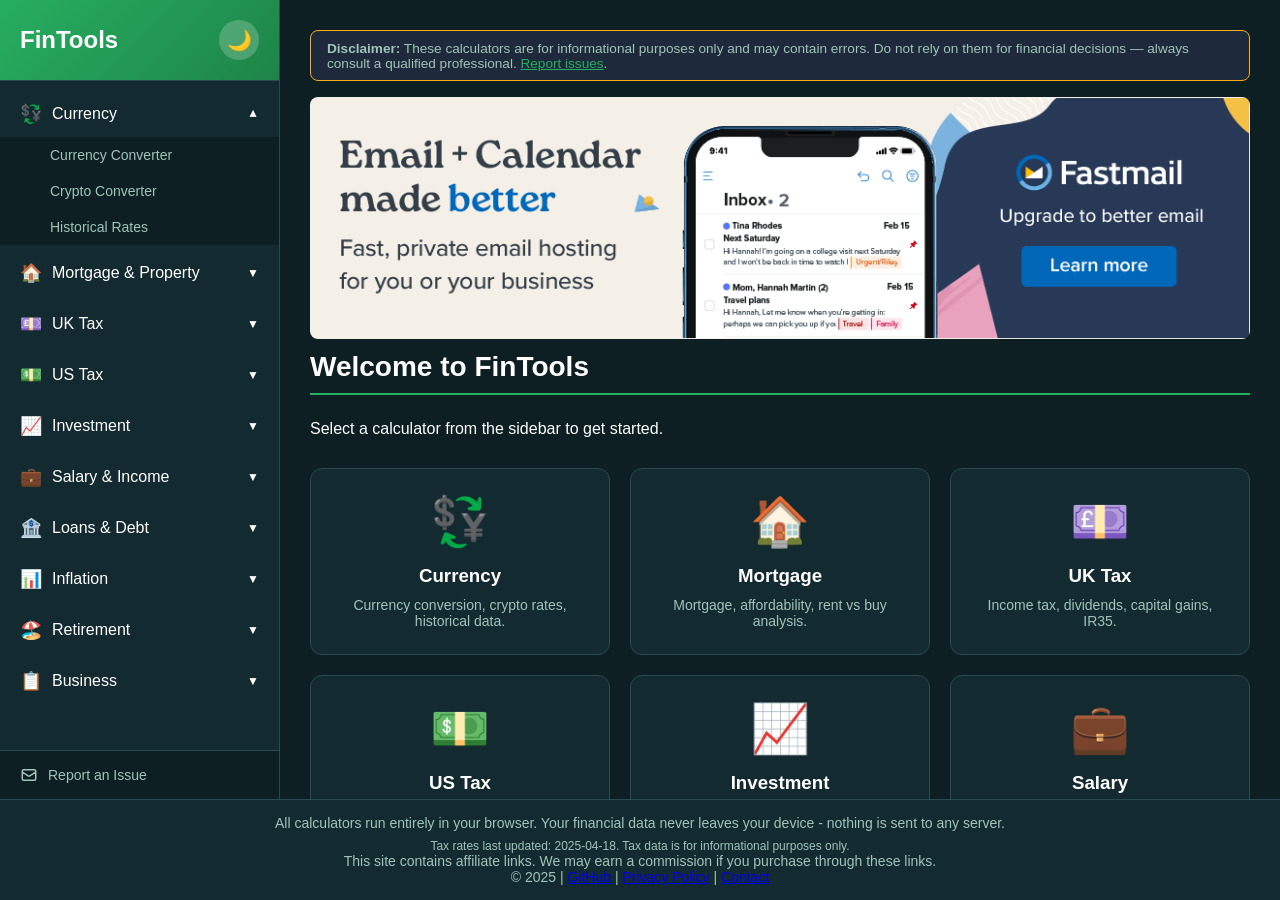
==== index.html @ 7d254ced "Replace Fastmail topbar with official FM Billboard 970x250 banner image" ====
<!DOCTYPE html>
<html lang="en">
<head>
    <meta charset="UTF-8">
    <meta name="viewport" content="width=device-width, initial-scale=1.0">
    <title>FinTools - Free Online Financial Calculators | Currency, Mortgage, Tax & More</title>
    
    <meta name="description" content="Free online financial calculators: Currency converter, mortgage calculator, UK & US tax calculators, compound interest, salary converter, loan payoff & more. All client-side, fast & private.">
    <meta name="keywords" content="currency converter, mortgage calculator, tax calculator, uk tax, us tax, compound interest, salary calculator, loan calculator, inflation calculator, retirement calculator, investment calculator">
    <meta name="author" content="Scott Harrison">
    <meta name="robots" content="index, follow">
    <link rel="canonical" href="https://scottrix.github.io/fintools/">
    
    <meta property="og:title" content="FinTools - Free Online Financial Calculators">
    <meta property="og:description" content="Free financial calculators: Currency, mortgage, tax, compound interest, salary & more. All client-side, fast & private.">
    <meta property="og:type" content="website">
    <meta property="og:url" content="https://scottrix.github.io/fintools/">
    <meta property="og:site_name" content="FinTools">
    
    <meta name="twitter:card" content="summary_large_image">
    <meta name="twitter:title" content="FinTools - Free Online Financial Calculators">
    <meta name="twitter:description" content="Free financial calculators: Currency, mortgage, tax, compound interest & more.">
    
    <link rel="stylesheet" href="styles.css">
    
    <script type="application/ld+json">
    {
        "@context": "https://schema.org",
        "@type": "WebApplication",
        "name": "FinTools",
        "description": "Free online financial calculators: Currency converter, mortgage calculator, tax calculators, compound interest, and more.",
        "url": "https://scottrix.github.io/fintools/",
        "applicationCategory": "FinanceApplication",
        "operatingSystem": "Any",
        "offers": {
            "@type": "Offer",
            "price": "0",
            "priceCurrency": "USD"
        },
        "featureList": [
            "Currency Converter",
            "Mortgage Calculator",
            "UK Tax Calculator",
            "US Tax Calculator",
            "Compound Interest Calculator",
            "Salary Calculator",
            "Loan Calculator",
            "Inflation Calculator"
        ]
    }
    </script>
    <script async src="https://pagead2.googlesyndication.com/pagead/js/adsbygoogle.js?client=ca-pub-5741314833802600" crossorigin="anonymous"></script>
</head>
<body>
    <button class="mobile-menu-btn" onclick="toggleMobileMenu()" aria-label="Toggle menu">☰</button>
    <div class="app-layout">
    <div class="sidebar-overlay" onclick="toggleMobileMenu()"></div>
    
    <nav class="sidebar">
        <div class="logo">
            <h1>FinTools</h1>
            <button class="theme-toggle" onclick="toggleTheme()" title="Toggle theme">
                <span id="theme-icon">🌙</span>
            </button>
        </div>
        <ul class="nav-categories">
            <li class="category">
                <span class="category-header" onclick="toggleCategory(this)">
                    <span class="icon">💱</span> Currency
                    <span class="arrow">▼</span>
                </span>
                <ul class="nav-items">
                    <li><a href="#" data-tool="currency-converter">Currency Converter</a></li>
                    <li><a href="#" data-tool="crypto-converter">Crypto Converter</a></li>
                    <li><a href="#" data-tool="historical-rates">Historical Rates</a></li>
                </ul>
            </li>
            <li class="category">
                <span class="category-header" onclick="toggleCategory(this)">
                    <span class="icon">🏠</span> Mortgage & Property
                    <span class="arrow">▼</span>
                </span>
                <ul class="nav-items">
                    <li><a href="#" data-tool="mortgage-calculator">Mortgage Calculator</a></li>
                    <li><a href="#" data-tool="rent-vs-buy">Rent vs Buy</a></li>
                    <li><a href="#" data-tool="stamp-duty">Stamp Duty (UK)</a></li>
                    <li><a href="#" data-tool="affordability">Affordability Calculator</a></li>
                </ul>
            </li>
            <li class="category">
                <span class="category-header" onclick="toggleCategory(this)">
                    <span class="icon">💷</span> UK Tax
                    <span class="arrow">▼</span>
                </span>
                <ul class="nav-items">
                    <li><a href="#" data-tool="uk-income-tax">Income Tax Calculator</a></li>
                    <li><a href="#" data-tool="uk-self-employed">Self-Employed Tax</a></li>
                    <li><a href="#" data-tool="uk-dividend">Dividend Tax</a></li>
                    <li><a href="#" data-tool="uk-capital-gains">Capital Gains Tax</a></li>
                    <li><a href="#" data-tool="ir35">IR35 Calculator</a></li>
                    <li><a href="#" data-tool="uk-vat">VAT Calculator</a></li>
                </ul>
            </li>
            <li class="category">
                <span class="category-header" onclick="toggleCategory(this)">
                    <span class="icon">💵</span> US Tax
                    <span class="arrow">▼</span>
                </span>
                <ul class="nav-items">
                    <li><a href="#" data-tool="us-income-tax">Income Tax Calculator</a></li>
                    <li><a href="#" data-tool="us-self-employed">Self-Employment Tax</a></li>
                    <li><a href="#" data-tool="us-capital-gains">Capital Gains Tax</a></li>
                    <li><a href="#" data-tool="us-state-compare">State Tax Comparison</a></li>
                </ul>
            </li>
            <li class="category">
                <span class="category-header" onclick="toggleCategory(this)">
                    <span class="icon">📈</span> Investment
                    <span class="arrow">▼</span>
                </span>
                <ul class="nav-items">
                    <li><a href="#" data-tool="compound-interest">Compound Interest</a></li>
                    <li><a href="#" data-tool="fire-calculator">FIRE Calculator</a></li>
                    <li><a href="#" data-tool="investment-fees">Investment Fee Analyzer</a></li>
                    <li><a href="#" data-tool="dividend-reinvestment">Dividend Reinvestment</a></li>
                    <li><a href="#" data-tool="roi-calculator">ROI Calculator</a></li>
                </ul>
            </li>
            <li class="category">
                <span class="category-header" onclick="toggleCategory(this)">
                    <span class="icon">💼</span> Salary & Income
                    <span class="arrow">▼</span>
                </span>
                <ul class="nav-items">
                    <li><a href="#" data-tool="salary-converter">Salary Converter</a></li>
                    <li><a href="#" data-tool="hourly-salary">Hourly ↔ Salary</a></li>
                    <li><a href="#" data-tool="remote-salary">Remote Salary Adjuster</a></li>
                    <li><a href="#" data-tool="paycheck">Paycheck Calculator</a></li>
                    <li><a href="#" data-tool="contractor-rate">Contractor Rate</a></li>
                </ul>
            </li>
            <li class="category">
                <span class="category-header" onclick="toggleCategory(this)">
                    <span class="icon">🏦</span> Loans & Debt
                    <span class="arrow">▼</span>
                </span>
                <ul class="nav-items">
                    <li><a href="#" data-tool="loan-calculator">Loan Calculator</a></li>
                    <li><a href="#" data-tool="debt-payoff">Debt Payoff Strategy</a></li>
                    <li><a href="#" data-tool="dti-calculator">Debt-to-Income Ratio</a></li>
                    <li><a href="#" data-tool="bnpl">BNPL Comparison</a></li>
                    <li><a href="#" data-tool="apr-calculator">APR Calculator</a></li>
                </ul>
            </li>
            <li class="category">
                <span class="category-header" onclick="toggleCategory(this)">
                    <span class="icon">📊</span> Inflation
                    <span class="arrow">▼</span>
                </span>
                <ul class="nav-items">
                    <li><a href="#" data-tool="inflation-calculator">Inflation Calculator</a></li>
                    <li><a href="#" data-tool="personal-inflation">Personal Inflation Rate</a></li>
                    <li><a href="#" data-tool="purchasing-power">Purchasing Power</a></li>
                </ul>
            </li>
            <li class="category">
                <span class="category-header" onclick="toggleCategory(this)">
                    <span class="icon">🏖️</span> Retirement
                    <span class="arrow">▼</span>
                </span>
                <ul class="nav-items">
                    <li><a href="#" data-tool="retirement-calculator">Retirement Calculator</a></li>
                    <li><a href="#" data-tool="pension-calculator">Pension Calculator (UK)</a></li>
                    <li><a href="#" data-tool="401k-calculator">401k Calculator</a></li>
                    <li><a href="#" data-tool="social-security">Social Security Estimator</a></li>
                </ul>
            </li>
            <li class="category">
                <span class="category-header" onclick="toggleCategory(this)">
                    <span class="icon">📋</span> Business
                    <span class="arrow">▼</span>
                </span>
                <ul class="nav-items">
                    <li><a href="#" data-tool="break-even">Break-Even Calculator</a></li>
                    <li><a href="#" data-tool="profit-margin">Profit Margin</a></li>
                    <li><a href="#" data-tool="cash-flow">Cash Flow Projector</a></li>
                    <li><a href="#" data-tool="invoice-calculator">Invoice Calculator</a></li>
                </ul>
            </li>
        </ul>
        <div class="sidebar-footer">
            <a href="mailto:fintools@scott.scottrix.co.uk" class="contact-link">
                <svg xmlns="http://www.w3.org/2000/svg" fill="none" viewBox="0 0 24 24" stroke="currentColor">
                    <path stroke-linecap="round" stroke-linejoin="round" stroke-width="2" d="M3 8l7.89 5.26a2 2 0 002.22 0L21 8M5 19h14a2 2 0 002-2V7a2 2 0 00-2-2H5a2 2 0 00-2 2v10a2 2 0 002 2z" />
                </svg>
                Report an Issue
            </a>
        </div>
    </nav>

<main class="content">
<div class="disclaimer-banner"><strong>Disclaimer:</strong> These calculators are for informational purposes only and may contain errors. Do not rely on them for financial decisions — always consult a qualified professional. <a href="mailto:fintools@scott.scottrix.co.uk">Report issues</a>.</div>
<a class="fastmail-topbar" href="https://join.fastmail.com/0d63b2d52105" target="_blank" rel="noopener"><img src="FM Billboard 970x250.png" alt="Fastmail" loading="lazy"></a>
<div id="welcome" class="tool-panel active">
            <h2>Welcome to FinTools</h2>
            <p class="welcome-msg-desktop">Select a calculator from the sidebar to get started.</p>
            <p class="welcome-msg-mobile">Tap the menu button (☰) or a category below to get started.</p>
            <div class="feature-grid">
                <div class="feature-card" onclick="scrollToCategory(0)">
                    <span class="feature-icon">💱</span>
                    <h3>Currency</h3>
                    <p>Currency conversion, crypto rates, historical data.</p>
                </div>
                <div class="feature-card" onclick="scrollToCategory(1)">
                    <span class="feature-icon">🏠</span>
                    <h3>Mortgage</h3>
                    <p>Mortgage, affordability, rent vs buy analysis.</p>
                </div>
                <div class="feature-card" onclick="scrollToCategory(2)">
                    <span class="feature-icon">💷</span>
                    <h3>UK Tax</h3>
                    <p>Income tax, dividends, capital gains, IR35.</p>
                </div>
                <div class="feature-card" onclick="scrollToCategory(3)">
                    <span class="feature-icon">💵</span>
                    <h3>US Tax</h3>
                    <p>Federal, state, self-employment, capital gains.</p>
                </div>
                <div class="feature-card" onclick="scrollToCategory(4)">
                    <span class="feature-icon">📈</span>
                    <h3>Investment</h3>
                    <p>Compound interest, FIRE, ROI calculations.</p>
                </div>
                <div class="feature-card" onclick="scrollToCategory(5)">
                    <span class="feature-icon">💼</span>
                    <h3>Salary</h3>
                    <p>Take-home pay, hourly conversions, adjustments.</p>
                </div>
                <div class="feature-card" onclick="scrollToCategory(6)">
                    <span class="feature-icon">🏦</span>
                    <h3>Loans</h3>
                    <p>Loan payoff, debt strategies, APR.</p>
                </div>
                <div class="feature-card" onclick="scrollToCategory(7)">
                    <span class="feature-icon">📊</span>
                    <h3>Inflation</h3>
                    <p>Personal inflation, purchasing power analysis.</p>
                </div>
                <div class="feature-card" onclick="scrollToCategory(8)">
                    <span class="feature-icon">🏖️</span>
                    <h3>Retirement</h3>
                    <p>Retirement planning, pensions, 401k.</p>
                </div>
                <div class="feature-card" onclick="scrollToCategory(9)">
                    <span class="feature-icon">📋</span>
                    <h3>Business</h3>
                    <p>Break-even, profit margins, cash flow.</p>
                </div>
  </div>
  <div class="affiliate-section">
    <h3>Recommended</h3>
    <div class="affiliate-cards">
      <a data-amazon-search="personal finance money books" href="#" class="affiliate-card" target="_blank" rel="nofollow noopener">
        <div class="affiliate-card-title">Browse Personal Finance Money Books →</div>
        <div class="affiliate-card-desc">Browse personal finance money books on Amazon</div>
        <div class="affiliate-card-store">🛒 Amazon.<span class="affiliate-store-hint">com</span></div>
      
        <div class="affiliate-card-urgency">Take control of your finances</div>
      </a>
      <a data-amazon-search="personal finance investing books" href="#" class="affiliate-card" target="_blank" rel="nofollow noopener">
        <div class="affiliate-card-title">Find Personal Finance Investing Books →</div>
        <div class="affiliate-card-desc">Browse personal finance investing books on Amazon</div>
        <div class="affiliate-card-store">🛒 Amazon.<span class="affiliate-store-hint">com</span></div>
      
        <div class="affiliate-card-urgency">Take control of your finances</div>
      </a>
      <a href="https://join.fastmail.com/0d63b2d52105" class="affiliate-card" target="_blank" rel="nofollow noopener">
        <div class="affiliate-card-title">Fastmail — Private Email</div>
        <div class="affiliate-card-desc">Secure, ad-free email that respects your privacy</div>
        <div class="affiliate-card-store">fastmail.com</div>
      </a>
    </div>
    <div class="affiliate-disclaimer">We may earn a commission if you purchase through these links.</div>
  </div>
</div>

<!-- Currency Converter -->
        <div id="currency-converter" class="tool-panel">
            <h2>Currency Converter</h2>
            <div class="tool-container">
                <div class="converter-row">
                    <div class="currency-input">
                        <input type="number" id="currency-amount" placeholder="Enter amount" value="1">
                        <select id="currency-from">
                            <option value="USD">USD - US Dollar</option>
                            <option value="EUR">EUR - Euro</option>
                            <option value="GBP" selected>GBP - British Pound</option>
                            <option value="JPY">JPY - Japanese Yen</option>
                            <option value="AUD">AUD - Australian Dollar</option>
                            <option value="CAD">CAD - Canadian Dollar</option>
                            <option value="CHF">CHF - Swiss Franc</option>
                            <option value="CNY">CNY - Chinese Yuan</option>
                            <option value="INR">INR - Indian Rupee</option>
                            <option value="MXN">MXN - Mexican Peso</option>
                            <option value="NZD">NZD - New Zealand Dollar</option>
                            <option value="SGD">SGD - Singapore Dollar</option>
                            <option value="HKD">HKD - Hong Kong Dollar</option>
                            <option value="KRW">KRW - South Korean Won</option>
                            <option value="ZAR">ZAR - South African Rand</option>
                        </select>
                    </div>
                    <button onclick="swapCurrencies()" class="swap-btn" title="Swap currencies">⇄</button>
                    <div class="currency-input">
                        <input type="number" id="currency-result" readonly>
                        <select id="currency-to">
                            <option value="USD" selected>USD - US Dollar</option>
                            <option value="EUR">EUR - Euro</option>
                            <option value="GBP">GBP - British Pound</option>
                            <option value="JPY">JPY - Japanese Yen</option>
                            <option value="AUD">AUD - Australian Dollar</option>
                            <option value="CAD">CAD - Canadian Dollar</option>
                            <option value="CHF">CHF - Swiss Franc</option>
                            <option value="CNY">CNY - Chinese Yuan</option>
                            <option value="INR">INR - Indian Rupee</option>
                            <option value="MXN">MXN - Mexican Peso</option>
                            <option value="NZD">NZD - New Zealand Dollar</option>
                            <option value="SGD">SGD - Singapore Dollar</option>
                            <option value="HKD">HKD - Hong Kong Dollar</option>
                            <option value="KRW">KRW - South Korean Won</option>
                            <option value="ZAR">ZAR - South African Rand</option>
                        </select>
                    </div>
                </div>
                <div class="button-group">
                    <button onclick="convertCurrency()">Convert</button>
                </div>
<div class="rate-info" id="crypto-rate-info"></div>
            </div>

  <div class="affiliate-section">
    <h3>Recommended</h3>
    <div class="affiliate-cards">
      <a data-amazon-search="personal finance money books" href="#" class="affiliate-card" target="_blank" rel="nofollow noopener">
        <div class="affiliate-card-title">Browse Personal Finance Money Books →</div>
        <div class="affiliate-card-desc">Browse personal finance money books on Amazon</div>
        <div class="affiliate-card-store">🛒 Amazon.<span class="affiliate-store-hint">com</span></div>
      
        <div class="affiliate-card-urgency">Take control of your finances</div>
      </a>
      <a href="https://join.fastmail.com/0d63b2d52105" class="affiliate-card" target="_blank" rel="nofollow noopener">
        <div class="affiliate-card-title">Fastmail — Private Email</div>
        <div class="affiliate-card-desc">Secure, ad-free email that respects your privacy</div>
        <div class="affiliate-card-store">fastmail.com</div>
      </a>
    </div>
    <div class="affiliate-disclaimer">We may earn a commission if you purchase through these links.</div>
  </div>
        </div>

        <!-- Mortgage Calculator -->
        <div id="mortgage-calculator" class="tool-panel">
            <h2>Mortgage Calculator</h2>
            <div class="tool-container">
                <div class="input-grid">
                    <div class="input-group">
                        <label>Property Price:</label>
                        <input type="number" id="mortgage-price" placeholder="e.g. 300000" value="300000">
                    </div>
                    <div class="input-group">
                        <label>Deposit:</label>
                        <input type="number" id="mortgage-deposit" placeholder="e.g. 60000" value="60000">
                    </div>
                    <div class="input-group">
                        <label>Interest Rate (%):</label>
                        <input type="number" id="mortgage-rate" placeholder="e.g. 5.5" value="5.5" step="0.01">
                    </div>
                    <div class="input-group">
                        <label>Loan Term (years):</label>
                        <input type="number" id="mortgage-term" placeholder="e.g. 25" value="25">
                    </div>
                </div>
                <div class="button-group">
                    <button onclick="calculateMortgage()">Calculate</button>
                </div>
                <div id="mortgage-results" class="results-panel"></div>
            </div>

  <div class="affiliate-section">
    <h3>Recommended</h3>
    <div class="affiliate-cards">
      <a data-amazon-search="personal finance investing books" href="#" class="affiliate-card" target="_blank" rel="nofollow noopener">
        <div class="affiliate-card-title">Find Personal Finance Investing Books →</div>
        <div class="affiliate-card-desc">Browse personal finance investing books on Amazon</div>
        <div class="affiliate-card-store">🛒 Amazon.<span class="affiliate-store-hint">com</span></div>
      
        <div class="affiliate-card-urgency">Take control of your finances</div>
      </a>
      <a href="https://join.fastmail.com/0d63b2d52105" class="affiliate-card" target="_blank" rel="nofollow noopener">
        <div class="affiliate-card-title">Fastmail — Private Email</div>
        <div class="affiliate-card-desc">Secure, ad-free email that respects your privacy</div>
        <div class="affiliate-card-store">fastmail.com</div>
      </a>
    </div>
    <div class="affiliate-disclaimer">We may earn a commission if you purchase through these links.</div>
  </div>
        </div>

        <!-- UK Income Tax Calculator -->
        <div id="uk-income-tax" class="tool-panel">
            <h2>UK Income Tax Calculator</h2>
            <div class="tool-container">
                <div class="tax-year-selector">
                    <label>Tax Year:</label>
<select id="uk-tax-year">
<option value="2025">2025/26</option>
<option value="2024">2024/25</option>
<option value="2023">2023/24</option>
</select>
                </div>
                <div class="input-grid">
                    <div class="input-group">
                        <label>Gross Annual Salary (£):</label>
                        <input type="number" id="uk-gross-salary" placeholder="e.g. 50000" value="50000">
                    </div>
                    <div class="input-group">
                        <label>Pension Contribution (%):</label>
                        <input type="number" id="uk-pension" placeholder="e.g. 5" value="5">
                    </div>
                    <div class="input-group">
                        <label>Student Loan:</label>
                        <select id="uk-student-loan">
                            <option value="none">None</option>
                            <option value="plan1">Plan 1</option>
                            <option value="plan2">Plan 2</option>
                            <option value="plan4">Plan 4 (Scotland)</option>
                            <option value="plan5">Plan 5</option>
                            <option value="postgrad">Postgraduate</option>
                        </select>
                    </div>
                </div>
                <div class="button-group">
                    <button onclick="calculateUKTax()">Calculate Take-Home Pay</button>
                </div>
                <div id="uk-tax-results" class="results-panel"></div>
            </div>

  <div class="affiliate-section">
    <h3>Recommended</h3>
    <div class="affiliate-cards">
      <a data-amazon-search="personal finance money books" href="#" class="affiliate-card" target="_blank" rel="nofollow noopener">
        <div class="affiliate-card-title">Browse Personal Finance Money Books →</div>
        <div class="affiliate-card-desc">Browse personal finance money books on Amazon</div>
        <div class="affiliate-card-store">🛒 Amazon.<span class="affiliate-store-hint">com</span></div>
      
        <div class="affiliate-card-urgency">Take control of your finances</div>
      </a>
      <a href="https://join.fastmail.com/0d63b2d52105" class="affiliate-card" target="_blank" rel="nofollow noopener">
        <div class="affiliate-card-title">Fastmail — Private Email</div>
        <div class="affiliate-card-desc">Secure, ad-free email that respects your privacy</div>
        <div class="affiliate-card-store">fastmail.com</div>
      </a>
    </div>
    <div class="affiliate-disclaimer">We may earn a commission if you purchase through these links.</div>
  </div>
        </div>

        <!-- Compound Interest Calculator -->
        <div id="compound-interest" class="tool-panel">
            <h2>Compound Interest Calculator</h2>
            <div class="tool-container">
                <div class="input-grid">
                    <div class="input-group">
                        <label>Principal Amount:</label>
                        <input type="number" id="ci-principal" placeholder="e.g. 10000" value="10000">
                    </div>
                    <div class="input-group">
                        <label>Annual Interest Rate (%):</label>
                        <input type="number" id="ci-rate" placeholder="e.g. 7" value="7" step="0.01">
                    </div>
                    <div class="input-group">
                        <label>Years:</label>
                        <input type="number" id="ci-years" placeholder="e.g. 10" value="10">
                    </div>
                    <div class="input-group">
                        <label>Compound Frequency:</label>
                        <select id="ci-frequency">
                            <option value="1">Annually</option>
                            <option value="2">Semi-annually</option>
                            <option value="4">Quarterly</option>
                            <option value="12" selected>Monthly</option>
                            <option value="365">Daily</option>
                        </select>
                    </div>
                    <div class="input-group">
                        <label>Monthly Contribution:</label>
                        <input type="number" id="ci-monthly" placeholder="e.g. 500" value="500">
                    </div>
                </div>
                <div class="button-group">
                    <button onclick="calculateCompoundInterest()">Calculate</button>
                </div>
                <div id="ci-results" class="results-panel"></div>
                <div id="ci-chart" class="chart-container"></div>
            </div>

  <div class="affiliate-section">
    <h3>Recommended</h3>
    <div class="affiliate-cards">
      <a data-amazon-search="personal finance money books" href="#" class="affiliate-card" target="_blank" rel="nofollow noopener">
        <div class="affiliate-card-title">Browse Personal Finance Money Books →</div>
        <div class="affiliate-card-desc">Browse personal finance money books on Amazon</div>
        <div class="affiliate-card-store">🛒 Amazon.<span class="affiliate-store-hint">com</span></div>
      
        <div class="affiliate-card-urgency">Take control of your finances</div>
      </a>
      <a href="https://join.fastmail.com/0d63b2d52105" class="affiliate-card" target="_blank" rel="nofollow noopener">
        <div class="affiliate-card-title">Fastmail — Private Email</div>
        <div class="affiliate-card-desc">Secure, ad-free email that respects your privacy</div>
        <div class="affiliate-card-store">fastmail.com</div>
      </a>
    </div>
    <div class="affiliate-disclaimer">We may earn a commission if you purchase through these links.</div>
  </div>
        </div>

        <!-- Salary Converter -->
        <div id="salary-converter" class="tool-panel">
            <h2>Salary Converter</h2>
            <div class="tool-container">
                <div class="input-grid">
                    <div class="input-group">
                        <label>Hours per Week:</label>
                        <input type="number" id="salary-hours" value="40">
                    </div>
                    <div class="input-group">
                        <label>Days per Week:</label>
                        <input type="number" id="salary-days" value="5">
                    </div>
                </div>
                <div class="salary-conversions">
                    <div class="conversion-row">
                        <label>Annual:</label>
                        <input type="number" id="salary-annual" placeholder="Annual salary" value="50000">
                    </div>
                    <div class="conversion-row">
                        <label>Monthly:</label>
                        <input type="number" id="salary-monthly" placeholder="Monthly" readonly>
                    </div>
                    <div class="conversion-row">
                        <label>Weekly:</label>
                        <input type="number" id="salary-weekly" placeholder="Weekly" readonly>
                    </div>
                    <div class="conversion-row">
                        <label>Daily:</label>
                        <input type="number" id="salary-daily" placeholder="Daily" readonly>
                    </div>
                    <div class="conversion-row">
                        <label>Hourly:</label>
                        <input type="number" id="salary-hourly" placeholder="Hourly" readonly>
                    </div>
                </div>
                <div class="button-group">
                    <button onclick="convertSalary('annual')">Convert from Annual</button>
                </div>
            </div>

  <div class="affiliate-section">
    <h3>Recommended</h3>
    <div class="affiliate-cards">
      <a data-amazon-search="personal finance investing books" href="#" class="affiliate-card" target="_blank" rel="nofollow noopener">
        <div class="affiliate-card-title">Find Personal Finance Investing Books →</div>
        <div class="affiliate-card-desc">Browse personal finance investing books on Amazon</div>
        <div class="affiliate-card-store">🛒 Amazon.<span class="affiliate-store-hint">com</span></div>
      
        <div class="affiliate-card-urgency">Take control of your finances</div>
      </a>
      <a href="https://join.fastmail.com/0d63b2d52105" class="affiliate-card" target="_blank" rel="nofollow noopener">
        <div class="affiliate-card-title">Fastmail — Private Email</div>
        <div class="affiliate-card-desc">Secure, ad-free email that respects your privacy</div>
        <div class="affiliate-card-store">fastmail.com</div>
      </a>
    </div>
    <div class="affiliate-disclaimer">We may earn a commission if you purchase through these links.</div>
  </div>
        </div>

        <!-- Inflation Calculator -->
        <div id="inflation-calculator" class="tool-panel">
            <h2>Inflation Calculator</h2>
            <div class="tool-container">
                <p class="tool-description">See how inflation affects the purchasing power of money over time.</p>
                <div class="input-grid">
                    <div class="input-group">
                        <label>Amount (£/$):</label>
                        <input type="number" id="inflation-amount" value="1000">
                    </div>
                    <div class="input-group">
                        <label>From Year:</label>
                        <input type="number" id="inflation-from-year" value="2010" min="1980" max="2024">
                    </div>
                    <div class="input-group">
                        <label>To Year:</label>
                        <input type="number" id="inflation-to-year" value="2024" min="1980" max="2024">
                    </div>
                    <div class="input-group">
                        <label>Country:</label>
                        <select id="inflation-country">
                            <option value="UK">United Kingdom</option>
                            <option value="US">United States</option>
                        </select>
                    </div>
                </div>
                <div class="button-group">
                    <button onclick="calculateInflation()">Calculate</button>
                </div>
                <div id="inflation-results" class="results-panel"></div>
            </div>

  <div class="affiliate-section">
    <h3>Recommended</h3>
    <div class="affiliate-cards">
      <a data-amazon-search="personal finance money books" href="#" class="affiliate-card" target="_blank" rel="nofollow noopener">
        <div class="affiliate-card-title">Browse Personal Finance Money Books →</div>
        <div class="affiliate-card-desc">Browse personal finance money books on Amazon</div>
        <div class="affiliate-card-store">🛒 Amazon.<span class="affiliate-store-hint">com</span></div>
      
        <div class="affiliate-card-urgency">Take control of your finances</div>
      </a>
      <a href="https://join.fastmail.com/0d63b2d52105" class="affiliate-card" target="_blank" rel="nofollow noopener">
        <div class="affiliate-card-title">Fastmail — Private Email</div>
        <div class="affiliate-card-desc">Secure, ad-free email that respects your privacy</div>
        <div class="affiliate-card-store">fastmail.com</div>
      </a>
    </div>
    <div class="affiliate-disclaimer">We may earn a commission if you purchase through these links.</div>
  </div>
        </div>

        <!-- Loan Calculator -->
        <div id="loan-calculator" class="tool-panel">
            <h2>Loan Calculator</h2>
            <div class="tool-container">
                <div class="input-grid">
                    <div class="input-group">
                        <label>Loan Amount:</label>
                        <input type="number" id="loan-amount" value="10000">
                    </div>
                    <div class="input-group">
                        <label>Interest Rate (% APR):</label>
                        <input type="number" id="loan-rate" value="8" step="0.01">
                    </div>
                    <div class="input-group">
                        <label>Loan Term (months):</label>
                        <input type="number" id="loan-term" value="36">
                    </div>
                </div>
                <div class="button-group">
                    <button onclick="calculateLoan()">Calculate</button>
                </div>
                <div id="loan-results" class="results-panel"></div>
            </div>

  <div class="affiliate-section">
    <h3>Recommended</h3>
    <div class="affiliate-cards">
      <a data-amazon-search="personal finance investing books" href="#" class="affiliate-card" target="_blank" rel="nofollow noopener">
        <div class="affiliate-card-title">Find Personal Finance Investing Books →</div>
        <div class="affiliate-card-desc">Browse personal finance investing books on Amazon</div>
        <div class="affiliate-card-store">🛒 Amazon.<span class="affiliate-store-hint">com</span></div>
      
        <div class="affiliate-card-urgency">Take control of your finances</div>
      </a>
      <a href="https://join.fastmail.com/0d63b2d52105" class="affiliate-card" target="_blank" rel="nofollow noopener">
        <div class="affiliate-card-title">Fastmail — Private Email</div>
        <div class="affiliate-card-desc">Secure, ad-free email that respects your privacy</div>
        <div class="affiliate-card-store">fastmail.com</div>
      </a>
    </div>
    <div class="affiliate-disclaimer">We may earn a commission if you purchase through these links.</div>
  </div>
        </div>

        <!-- Placeholder for other tools -->
<div id="crypto-converter" class="tool-panel">
<h2>Crypto Converter</h2>
<div class="tool-container">
<div class="converter-row">
<div class="currency-input">
<input type="number" id="crypto-amount" placeholder="Enter amount" value="1">
<select id="crypto-from">
<option value="BTC">BTC - Bitcoin</option>
<option value="ETH">ETH - Ethereum</option>
<option value="XRP">XRP - Ripple</option>
<option value="ADA">ADA - Cardano</option>
<option value="SOL">SOL - Solana</option>
<option value="USD" selected>USD - US Dollar</option>
<option value="EUR">EUR - Euro</option>
<option value="GBP">GBP - British Pound</option>
</select>
</div>
<button onclick="swapCurrencies()" class="swap-btn" title="Swap">⇄</button>
<div class="currency-input">
<input type="number" id="crypto-result" readonly>
<select id="crypto-to">
<option value="BTC">BTC - Bitcoin</option>
<option value="ETH">ETH - Ethereum</option>
<option value="XRP">XRP - Ripple</option>
<option value="ADA">ADA - Cardano</option>
<option value="SOL">SOL - Solana</option>
<option value="USD">USD - US Dollar</option>
<option value="EUR">EUR - Euro</option>
<option value="GBP" selected>GBP - British Pound</option>
</select>
</div>
</div>
<div class="button-group">
<button onclick="calculateCrypto()">Convert</button>
</div>
<div class="rate-info" id="rate-info"></div>
</div>

  <div class="affiliate-section">
    <h3>Recommended</h3>
    <div class="affiliate-cards">
      <a data-amazon-search="bitcoin cryptocurrency books" href="#" class="affiliate-card" target="_blank" rel="nofollow noopener">
        <div class="affiliate-card-title">Bitcoin Cryptocurrency Books</div>
        <div class="affiliate-card-desc">Browse bitcoin cryptocurrency books on Amazon</div>
        <div class="affiliate-card-store">🛒 Amazon.<span class="affiliate-store-hint">com</span></div>
      
        <div class="affiliate-card-urgency">Take control of your finances</div>
      </a>
      <a href="https://join.fastmail.com/0d63b2d52105" class="affiliate-card" target="_blank" rel="nofollow noopener">
        <div class="affiliate-card-title">Fastmail — Private Email</div>
        <div class="affiliate-card-desc">Secure, ad-free email that respects your privacy</div>
        <div class="affiliate-card-store">fastmail.com</div>
      </a>
    </div>
    <div class="affiliate-disclaimer">We may earn a commission if you purchase through these links.</div>
  </div>
</div>

<div id="historical-rates" class="tool-panel">
<h2>Historical Exchange Rates</h2>
<div class="tool-container">
<div class="input-grid">
<div class="input-group">
<label>Year:</label>
<select id="hist-year">
<option value="2024">2024</option>
<option value="2023">2023</option>
<option value="2022">2022</option>
<option value="2021">2021</option>
<option value="2020">2020</option>
<option value="2019">2019</option>
<option value="2018">2018</option>
<option value="2017">2017</option>
<option value="2016">2016</option>
<option value="2015">2015</option>
<option value="2010">2010</option>
<option value="2005">2005</option>
<option value="2000">2000</option>
<option value="1995">1995</option>
</select>
</div>
<div class="input-group">
<label>Amount:</label>
<input type="number" id="hist-amount" value="100">
</div>
<div class="input-group">
<label>From:</label>
<select id="hist-from">
<option value="GBP">GBP</option>
<option value="USD">USD</option>
<option value="EUR">EUR</option>
</select>
</div>
<div class="input-group">
<label>To:</label>
<select id="hist-to">
<option value="USD">USD</option>
<option value="GBP">GBP</option>
<option value="EUR">EUR</option>
</select>
</div>
</div>
<div class="button-group">
<button onclick="lookupHistoricalRate()">Look Up</button>
</div>
<div id="hist-results" class="results-panel"></div>
</div>

  <div class="affiliate-section">
    <h3>Recommended</h3>
    <div class="affiliate-cards">
      <a data-amazon-search="personal finance investing books" href="#" class="affiliate-card" target="_blank" rel="nofollow noopener">
        <div class="affiliate-card-title">Find Personal Finance Investing Books →</div>
        <div class="affiliate-card-desc">Browse personal finance investing books on Amazon</div>
        <div class="affiliate-card-store">🛒 Amazon.<span class="affiliate-store-hint">com</span></div>
      
        <div class="affiliate-card-urgency">Take control of your finances</div>
      </a>
      <a href="https://join.fastmail.com/0d63b2d52105" class="affiliate-card" target="_blank" rel="nofollow noopener">
        <div class="affiliate-card-title">Fastmail — Private Email</div>
        <div class="affiliate-card-desc">Secure, ad-free email that respects your privacy</div>
        <div class="affiliate-card-store">fastmail.com</div>
      </a>
    </div>
    <div class="affiliate-disclaimer">We may earn a commission if you purchase through these links.</div>
  </div>
</div>

<div id="rent-vs-buy" class="tool-panel">
<h2>Rent vs Buy Calculator</h2>
<div class="tool-container">
<div class="input-grid">
<div class="input-group">
<label>Monthly Rent (£):</label>
<input type="number" id="rent-monthly" placeholder="e.g. 1200" value="1200">
</div>
<div class="input-group">
<label>Property Price (£):</label>
<input type="number" id="rent-property-price" placeholder="e.g. 300000" value="300000">
</div>
<div class="input-group">
<label>Deposit (£):</label>
<input type="number" id="rent-deposit" placeholder="e.g. 60000" value="60000">
</div>
<div class="input-group">
<label>Mortgage Rate (%):</label>
<input type="number" id="rent-mortgage-rate" placeholder="e.g. 5.5" value="5.5" step="0.01">
</div>
<div class="input-group">
<label>Years to Compare:</label>
<input type="number" id="rent-years" placeholder="e.g. 25" value="25">
</div>
<div class="input-group">
<label>House Price Growth (%/yr):</label>
<input type="number" id="rent-house-growth" placeholder="e.g. 3" value="3" step="0.1">
</div>
<div class="input-group">
<label>Rent Growth (%/yr):</label>
<input type="number" id="rent-growth" placeholder="e.g. 2" value="2" step="0.1">
</div>
<div class="input-group">
<label>Investment Return (%/yr):</label>
<input type="number" id="rent-investment-return" placeholder="e.g. 5" value="5" step="0.1">
</div>
</div>
<div class="button-group">
<button onclick="calculateRentVsBuy()">Compare</button>
</div>
<div id="rent-results" class="results-panel"></div>
</div>

  <div class="affiliate-section">
    <h3>Recommended</h3>
    <div class="affiliate-cards">
      <a data-amazon-search="personal finance investing books" href="#" class="affiliate-card" target="_blank" rel="nofollow noopener">
        <div class="affiliate-card-title">Find Personal Finance Investing Books →</div>
        <div class="affiliate-card-desc">Browse personal finance investing books on Amazon</div>
        <div class="affiliate-card-store">🛒 Amazon.<span class="affiliate-store-hint">com</span></div>
      
        <div class="affiliate-card-urgency">Take control of your finances</div>
      </a>
      <a href="https://join.fastmail.com/0d63b2d52105" class="affiliate-card" target="_blank" rel="nofollow noopener">
        <div class="affiliate-card-title">Fastmail — Private Email</div>
        <div class="affiliate-card-desc">Secure, ad-free email that respects your privacy</div>
        <div class="affiliate-card-store">fastmail.com</div>
      </a>
    </div>
    <div class="affiliate-disclaimer">We may earn a commission if you purchase through these links.</div>
  </div>
</div>

<div id="stamp-duty" class="tool-panel">
<h2>Stamp Duty Calculator (UK)</h2>
<div class="tool-container">
<div class="input-grid">
<div class="input-group">
<label>Property Price (£):</label>
<input type="number" id="stamp-price" placeholder="e.g. 400000" value="400000">
</div>
<div class="input-group">
<label>Buyer Type:</label>
<select id="stamp-buyer-type">
<option value="first">First-time Buyer</option>
<option value="standard" selected>Standard Purchase</option>
<option value="additional">Additional Property (BTL/Second Home)</option>
</select>
</div>
</div>
<div class="button-group">
<button onclick="calculateStampDuty()">Calculate</button>
</div>
<div id="stamp-results" class="results-panel"></div>
</div>

  <div class="affiliate-section">
    <h3>Recommended</h3>
    <div class="affiliate-cards">
      <a data-amazon-search="personal finance investing books" href="#" class="affiliate-card" target="_blank" rel="nofollow noopener">
        <div class="affiliate-card-title">Find Personal Finance Investing Books →</div>
        <div class="affiliate-card-desc">Browse personal finance investing books on Amazon</div>
        <div class="affiliate-card-store">🛒 Amazon.<span class="affiliate-store-hint">com</span></div>
      
        <div class="affiliate-card-urgency">Take control of your finances</div>
      </a>
      <a href="https://join.fastmail.com/0d63b2d52105" class="affiliate-card" target="_blank" rel="nofollow noopener">
        <div class="affiliate-card-title">Fastmail — Private Email</div>
        <div class="affiliate-card-desc">Secure, ad-free email that respects your privacy</div>
        <div class="affiliate-card-store">fastmail.com</div>
      </a>
    </div>
    <div class="affiliate-disclaimer">We may earn a commission if you purchase through these links.</div>
  </div>
</div>

<div id="affordability" class="tool-panel">
<h2>Affordability Calculator</h2>
<div class="tool-container">
<div class="input-grid">
<div class="input-group">
<label>Applicant 1 Income (£/yr):</label>
<input type="number" id="aff-income1" placeholder="e.g. 50000" value="50000">
</div>
<div class="input-group">
<label>Applicant 2 Income (£/yr):</label>
<input type="number" id="aff-income2" placeholder="e.g. 40000" value="0">
</div>
<div class="input-group">
<label>Deposit (£):</label>
<input type="number" id="aff-deposit" placeholder="e.g. 50000" value="50000">
</div>
<div class="input-group">
<label>Monthly Debt Payments (£):</label>
<input type="number" id="aff-debt" placeholder="e.g. 200" value="0">
</div>
<div class="input-group">
<label>Interest Rate (%):</label>
<input type="number" id="aff-rate" placeholder="e.g. 5.5" value="5.5" step="0.01">
</div>
</div>
<div class="button-group">
<button onclick="calculateAffordability()">Calculate</button>
</div>
<div id="aff-results" class="results-panel"></div>
</div>

  <div class="affiliate-section">
    <h3>Recommended</h3>
    <div class="affiliate-cards">
      <a data-amazon-search="personal finance investing books" href="#" class="affiliate-card" target="_blank" rel="nofollow noopener">
        <div class="affiliate-card-title">Find Personal Finance Investing Books →</div>
        <div class="affiliate-card-desc">Browse personal finance investing books on Amazon</div>
        <div class="affiliate-card-store">🛒 Amazon.<span class="affiliate-store-hint">com</span></div>
      
        <div class="affiliate-card-urgency">Take control of your finances</div>
      </a>
      <a href="https://join.fastmail.com/0d63b2d52105" class="affiliate-card" target="_blank" rel="nofollow noopener">
        <div class="affiliate-card-title">Fastmail — Private Email</div>
        <div class="affiliate-card-desc">Secure, ad-free email that respects your privacy</div>
        <div class="affiliate-card-store">fastmail.com</div>
      </a>
    </div>
    <div class="affiliate-disclaimer">We may earn a commission if you purchase through these links.</div>
  </div>
</div>

<div id="uk-self-employed" class="tool-panel">
<h2>UK Self-Employed Tax Calculator</h2>
<div class="tool-container">
<div class="tax-year-selector">
<label>Tax Year:</label>
<select id="self-employed-tax-year">
<option value="2025">2025/26</option>
<option value="2024">2024/25</option>
<option value="2023">2023/24</option>
</select>
</div>
<div class="input-grid">
<div class="input-group">
<label>Annual Profit (£):</label>
<input type="number" id="self-employed-profit" placeholder="e.g. 50000" value="50000">
</div>
</div>
<div class="button-group">
<button onclick="calculateUKSelfEmployed()">Calculate</button>
</div>
<div id="self-employed-results" class="results-panel"></div>
</div>

  <div class="affiliate-section">
    <h3>Recommended</h3>
    <div class="affiliate-cards">
      <a data-amazon-search="personal finance money books" href="#" class="affiliate-card" target="_blank" rel="nofollow noopener">
        <div class="affiliate-card-title">Browse Personal Finance Money Books →</div>
        <div class="affiliate-card-desc">Browse personal finance money books on Amazon</div>
        <div class="affiliate-card-store">🛒 Amazon.<span class="affiliate-store-hint">com</span></div>
      
        <div class="affiliate-card-urgency">Take control of your finances</div>
      </a>
      <a href="https://join.fastmail.com/0d63b2d52105" class="affiliate-card" target="_blank" rel="nofollow noopener">
        <div class="affiliate-card-title">Fastmail — Private Email</div>
        <div class="affiliate-card-desc">Secure, ad-free email that respects your privacy</div>
        <div class="affiliate-card-store">fastmail.com</div>
      </a>
    </div>
    <div class="affiliate-disclaimer">We may earn a commission if you purchase through these links.</div>
  </div>
</div>

<div id="uk-dividend" class="tool-panel">
<h2>UK Dividend Tax Calculator</h2>
<div class="tool-container">
<div class="tax-year-selector">
<label>Tax Year:</label>
<select id="dividend-tax-year">
<option value="2025">2025/26</option>
<option value="2024">2024/25</option>
<option value="2023">2023/24</option>
</select>
</div>
<div class="input-grid">
<div class="input-group">
<label>Dividend Income (£):</label>
<input type="number" id="dividend-amount" placeholder="e.g. 10000" value="10000">
</div>
<div class="input-group">
<label>Other Income (£):</label>
<input type="number" id="dividend-other-income" placeholder="e.g. 40000" value="40000">
</div>
</div>
<div class="button-group">
<button onclick="calculateUKDividend()">Calculate</button>
</div>
<div id="dividend-results" class="results-panel"></div>
</div>

  <div class="affiliate-section">
    <h3>Recommended</h3>
    <div class="affiliate-cards">
      <a data-amazon-search="personal finance money books" href="#" class="affiliate-card" target="_blank" rel="nofollow noopener">
        <div class="affiliate-card-title">Browse Personal Finance Money Books →</div>
        <div class="affiliate-card-desc">Browse personal finance money books on Amazon</div>
        <div class="affiliate-card-store">🛒 Amazon.<span class="affiliate-store-hint">com</span></div>
      
        <div class="affiliate-card-urgency">Take control of your finances</div>
      </a>
      <a href="https://join.fastmail.com/0d63b2d52105" class="affiliate-card" target="_blank" rel="nofollow noopener">
        <div class="affiliate-card-title">Fastmail — Private Email</div>
        <div class="affiliate-card-desc">Secure, ad-free email that respects your privacy</div>
        <div class="affiliate-card-store">fastmail.com</div>
      </a>
    </div>
    <div class="affiliate-disclaimer">We may earn a commission if you purchase through these links.</div>
  </div>
</div>

<div id="uk-capital-gains" class="tool-panel">
<h2>UK Capital Gains Tax Calculator</h2>
<div class="tool-container">
<div class="input-grid">
<div class="input-group">
<label>Capital Gain (£):</label>
<input type="number" id="cg-gain" placeholder="e.g. 50000" value="50000">
</div>
<div class="input-group">
<label>Asset Type:</label>
<select id="cg-asset-type">
<option value="other">Shares/Other Assets</option>
<option value="residential">Residential Property</option>
</select>
</div>
<div class="input-group">
<label>Taxable Income (£):</label>
<input type="number" id="cg-income" placeholder="Your other income" value="50000">
</div>
</div>
<div class="button-group">
<button onclick="calculateUKCapitalGains()">Calculate</button>
</div>
<div id="cg-results" class="results-panel"></div>
</div>

  <div class="affiliate-section">
    <h3>Recommended</h3>
    <div class="affiliate-cards">
      <a data-amazon-search="personal finance money books" href="#" class="affiliate-card" target="_blank" rel="nofollow noopener">
        <div class="affiliate-card-title">Browse Personal Finance Money Books →</div>
        <div class="affiliate-card-desc">Browse personal finance money books on Amazon</div>
        <div class="affiliate-card-store">🛒 Amazon.<span class="affiliate-store-hint">com</span></div>
      
        <div class="affiliate-card-urgency">Take control of your finances</div>
      </a>
      <a href="https://join.fastmail.com/0d63b2d52105" class="affiliate-card" target="_blank" rel="nofollow noopener">
        <div class="affiliate-card-title">Fastmail — Private Email</div>
        <div class="affiliate-card-desc">Secure, ad-free email that respects your privacy</div>
        <div class="affiliate-card-store">fastmail.com</div>
      </a>
    </div>
    <div class="affiliate-disclaimer">We may earn a commission if you purchase through these links.</div>
  </div>
</div>

<div id="ir35" class="tool-panel">
<h2>IR35 Calculator</h2>
<div class="tool-container">
<div class="input-grid">
<div class="input-group">
<label>Day Rate (£):</label>
<input type="number" id="ir35-rate" placeholder="e.g. 500" value="500">
</div>
<div class="input-group">
<label>Working Days/Year:</label>
<input type="number" id="ir35-days" placeholder="e.g. 220" value="220">
</div>
<div class="input-group">
<label>Annual Expenses (£):</label>
<input type="number" id="ir35-expenses" placeholder="e.g. 5000" value="5000">
</div>
</div>
<div class="button-group">
<button onclick="calculateIR35()">Compare</button>
</div>
<div id="ir35-results" class="results-panel"></div>
</div>

  <div class="affiliate-section">
    <h3>Recommended</h3>
    <div class="affiliate-cards">
      <a data-amazon-search="personal finance money books" href="#" class="affiliate-card" target="_blank" rel="nofollow noopener">
        <div class="affiliate-card-title">Browse Personal Finance Money Books →</div>
        <div class="affiliate-card-desc">Browse personal finance money books on Amazon</div>
        <div class="affiliate-card-store">🛒 Amazon.<span class="affiliate-store-hint">com</span></div>
      
        <div class="affiliate-card-urgency">Take control of your finances</div>
      </a>
      <a href="https://join.fastmail.com/0d63b2d52105" class="affiliate-card" target="_blank" rel="nofollow noopener">
        <div class="affiliate-card-title">Fastmail — Private Email</div>
        <div class="affiliate-card-desc">Secure, ad-free email that respects your privacy</div>
        <div class="affiliate-card-store">fastmail.com</div>
      </a>
    </div>
    <div class="affiliate-disclaimer">We may earn a commission if you purchase through these links.</div>
  </div>
</div>

<div id="uk-vat" class="tool-panel">
<h2>VAT Calculator</h2>
<div class="tool-container">
<div class="input-grid">
<div class="input-group">
<label>Amount (£):</label>
<input type="number" id="vat-amount" placeholder="e.g. 100" value="100">
</div>
<div class="input-group">
<label>VAT Rate (%):</label>
<select id="vat-rate">
<option value="20" selected>20% (Standard)</option>
<option value="5">5% (Reduced)</option>
<option value="0">0% (Zero Rate)</option>
</select>
</div>
<div class="input-group">
<label>Operation:</label>
<select id="vat-operation">
<option value="add">Add VAT to amount</option>
<option value="remove">Remove VAT from amount</option>
</select>
</div>
</div>
<div class="button-group">
<button onclick="calculateVAT()">Calculate</button>
</div>
<div id="vat-results" class="results-panel"></div>
</div>

  <div class="affiliate-section">
    <h3>Recommended</h3>
    <div class="affiliate-cards">
      <a data-amazon-search="personal finance money books" href="#" class="affiliate-card" target="_blank" rel="nofollow noopener">
        <div class="affiliate-card-title">Browse Personal Finance Money Books →</div>
        <div class="affiliate-card-desc">Browse personal finance money books on Amazon</div>
        <div class="affiliate-card-store">🛒 Amazon.<span class="affiliate-store-hint">com</span></div>
      
        <div class="affiliate-card-urgency">Take control of your finances</div>
      </a>
      <a href="https://join.fastmail.com/0d63b2d52105" class="affiliate-card" target="_blank" rel="nofollow noopener">
        <div class="affiliate-card-title">Fastmail — Private Email</div>
        <div class="affiliate-card-desc">Secure, ad-free email that respects your privacy</div>
        <div class="affiliate-card-store">fastmail.com</div>
      </a>
    </div>
    <div class="affiliate-disclaimer">We may earn a commission if you purchase through these links.</div>
  </div>
</div>

<div id="us-income-tax" class="tool-panel">
<h2>US Income Tax Calculator</h2>
<div class="tool-container">
<div class="input-grid">
<div class="input-group">
<label>Gross Income ($):</label>
<input type="number" id="us-gross-income" placeholder="e.g. 75000" value="75000">
</div>
<div class="input-group">
<label>Filing Status:</label>
<select id="us-filing-status">
<option value="single" selected>Single</option>
<option value="married">Married Filing Jointly</option>
</select>
</div>
<div class="input-group">
<label>State:</label>
<select id="us-state">
<option value="CA">California</option>
<option value="TX">Texas</option>
<option value="NY">New York</option>
<option value="FL">Florida</option>
<option value="WA">Washington</option>
<option value="AZ">Arizona</option>
<option value="IL">Illinois</option>
<option value="PA">Pennsylvania</option>
<option value="OH">Ohio</option>
<option value="GA">Georgia</option>
</select>
</div>
</div>
<div class="button-group">
<button onclick="calculateUSTax()">Calculate</button>
</div>
<div id="us-tax-results" class="results-panel"></div>
</div>

  <div class="affiliate-section">
    <h3>Recommended</h3>
    <div class="affiliate-cards">
      <a data-amazon-search="personal finance money books" href="#" class="affiliate-card" target="_blank" rel="nofollow noopener">
        <div class="affiliate-card-title">Browse Personal Finance Money Books →</div>
        <div class="affiliate-card-desc">Browse personal finance money books on Amazon</div>
        <div class="affiliate-card-store">🛒 Amazon.<span class="affiliate-store-hint">com</span></div>
      
        <div class="affiliate-card-urgency">Take control of your finances</div>
      </a>
      <a href="https://join.fastmail.com/0d63b2d52105" class="affiliate-card" target="_blank" rel="nofollow noopener">
        <div class="affiliate-card-title">Fastmail — Private Email</div>
        <div class="affiliate-card-desc">Secure, ad-free email that respects your privacy</div>
        <div class="affiliate-card-store">fastmail.com</div>
      </a>
    </div>
    <div class="affiliate-disclaimer">We may earn a commission if you purchase through these links.</div>
  </div>
</div>

<div id="us-self-employed" class="tool-panel">
<h2>US Self-Employment Tax Calculator</h2>
<div class="tool-container">
<div class="input-grid">
<div class="input-group">
<label>Annual Profit ($):</label>
<input type="number" id="us-se-profit" placeholder="e.g. 75000" value="75000">
</div>
<div class="input-group">
<label>Filing Status:</label>
<select id="us-se-filing">
<option value="single" selected>Single</option>
<option value="married">Married Filing Jointly</option>
</select>
</div>
</div>
<div class="button-group">
<button onclick="calculateUSSelfEmployed()">Calculate</button>
</div>
<div id="us-se-results" class="results-panel"></div>
</div>

  <div class="affiliate-section">
    <h3>Recommended</h3>
    <div class="affiliate-cards">
      <a data-amazon-search="personal finance money books" href="#" class="affiliate-card" target="_blank" rel="nofollow noopener">
        <div class="affiliate-card-title">Browse Personal Finance Money Books →</div>
        <div class="affiliate-card-desc">Browse personal finance money books on Amazon</div>
        <div class="affiliate-card-store">🛒 Amazon.<span class="affiliate-store-hint">com</span></div>
      
        <div class="affiliate-card-urgency">Take control of your finances</div>
      </a>
      <a href="https://join.fastmail.com/0d63b2d52105" class="affiliate-card" target="_blank" rel="nofollow noopener">
        <div class="affiliate-card-title">Fastmail — Private Email</div>
        <div class="affiliate-card-desc">Secure, ad-free email that respects your privacy</div>
        <div class="affiliate-card-store">fastmail.com</div>
      </a>
    </div>
    <div class="affiliate-disclaimer">We may earn a commission if you purchase through these links.</div>
  </div>
</div>

<div id="us-capital-gains" class="tool-panel">
<h2>US Capital Gains Tax Calculator</h2>
<div class="tool-container">
<div class="input-grid">
<div class="input-group">
<label>Capital Gain ($):</label>
<input type="number" id="us-cg-gain" placeholder="e.g. 50000" value="50000">
</div>
<div class="input-group">
<label>Other Income ($):</label>
<input type="number" id="us-cg-income" placeholder="e.g. 50000" value="50000">
</div>
<div class="input-group">
<label>Filing Status:</label>
<select id="us-cg-filing">
<option value="single" selected>Single</option>
<option value="married">Married Filing Jointly</option>
</select>
</div>
</div>
<div class="button-group">
<button onclick="calculateUSCapitalGains()">Calculate</button>
</div>
<div id="us-cg-results" class="results-panel"></div>
</div>

  <div class="affiliate-section">
    <h3>Recommended</h3>
    <div class="affiliate-cards">
      <a data-amazon-search="personal finance money books" href="#" class="affiliate-card" target="_blank" rel="nofollow noopener">
        <div class="affiliate-card-title">Browse Personal Finance Money Books →</div>
        <div class="affiliate-card-desc">Browse personal finance money books on Amazon</div>
        <div class="affiliate-card-store">🛒 Amazon.<span class="affiliate-store-hint">com</span></div>
      
        <div class="affiliate-card-urgency">Take control of your finances</div>
      </a>
      <a href="https://join.fastmail.com/0d63b2d52105" class="affiliate-card" target="_blank" rel="nofollow noopener">
        <div class="affiliate-card-title">Fastmail — Private Email</div>
        <div class="affiliate-card-desc">Secure, ad-free email that respects your privacy</div>
        <div class="affiliate-card-store">fastmail.com</div>
      </a>
    </div>
    <div class="affiliate-disclaimer">We may earn a commission if you purchase through these links.</div>
  </div>
</div>

<div id="us-state-compare" class="tool-panel">
<h2>US State Tax Comparison</h2>
<div class="tool-container">
<div class="input-grid">
<div class="input-group">
<label>Annual Income ($):</label>
<input type="number" id="state-income" placeholder="e.g. 100000" value="100000">
</div>
</div>
<div class="button-group">
<button onclick="calculateStateComparison()">Compare States</button>
</div>
<div id="state-results" class="results-panel"></div>
</div>

  <div class="affiliate-section">
    <h3>Recommended</h3>
    <div class="affiliate-cards">
      <a data-amazon-search="personal finance money books" href="#" class="affiliate-card" target="_blank" rel="nofollow noopener">
        <div class="affiliate-card-title">Browse Personal Finance Money Books →</div>
        <div class="affiliate-card-desc">Browse personal finance money books on Amazon</div>
        <div class="affiliate-card-store">🛒 Amazon.<span class="affiliate-store-hint">com</span></div>
      
        <div class="affiliate-card-urgency">Take control of your finances</div>
      </a>
      <a href="https://join.fastmail.com/0d63b2d52105" class="affiliate-card" target="_blank" rel="nofollow noopener">
        <div class="affiliate-card-title">Fastmail — Private Email</div>
        <div class="affiliate-card-desc">Secure, ad-free email that respects your privacy</div>
        <div class="affiliate-card-store">fastmail.com</div>
      </a>
    </div>
    <div class="affiliate-disclaimer">We may earn a commission if you purchase through these links.</div>
  </div>
</div>

<div id="fire-calculator" class="tool-panel">
<h2>FIRE Calculator</h2>
<div class="tool-container">
<div class="input-grid">
<div class="input-group">
<label>Current Savings (£):</label>
<input type="number" id="fire-savings" placeholder="e.g. 50000" value="50000">
</div>
<div class="input-group">
<label>Monthly Contribution (£):</label>
<input type="number" id="fire-monthly" placeholder="e.g. 1000" value="1000">
</div>
<div class="input-group">
<label>Expected Return (%/yr):</label>
<input type="number" id="fire-return" placeholder="e.g. 7" value="7" step="0.1">
</div>
<div class="input-group">
<label>Withdrawal Rate (%):</label>
<input type="number" id="fire-withdrawal" placeholder="e.g. 4" value="4" step="0.1">
</div>
<div class="input-group">
<label>Desired Annual Expenses (£):</label>
<input type="number" id="fire-expenses" placeholder="e.g. 30000" value="30000">
</div>
</div>
<div class="button-group">
<button onclick="calculateFIRE()">Calculate</button>
</div>
<div id="fire-results" class="results-panel"></div>
</div>

  <div class="affiliate-section">
    <h3>Recommended</h3>
    <div class="affiliate-cards">
      <a data-amazon-search="financial independence books" href="#" class="affiliate-card" target="_blank" rel="nofollow noopener">
        <div class="affiliate-card-title">Financial Independence Books</div>
        <div class="affiliate-card-desc">Browse financial independence books on Amazon</div>
        <div class="affiliate-card-store">🛒 Amazon.<span class="affiliate-store-hint">com</span></div>
      
        <div class="affiliate-card-urgency">Take control of your finances</div>
      </a>
      <a href="https://join.fastmail.com/0d63b2d52105" class="affiliate-card" target="_blank" rel="nofollow noopener">
        <div class="affiliate-card-title">Fastmail — Private Email</div>
        <div class="affiliate-card-desc">Secure, ad-free email that respects your privacy</div>
        <div class="affiliate-card-store">fastmail.com</div>
      </a>
    </div>
    <div class="affiliate-disclaimer">We may earn a commission if you purchase through these links.</div>
  </div>
</div>

<div id="investment-fees" class="tool-panel">
<h2>Investment Fee Analyzer</h2>
<div class="tool-container">
<div class="input-grid">
<div class="input-group">
<label>Investment Amount (£):</label>
<input type="number" id="fee-principal" placeholder="e.g. 100000" value="100000">
</div>
<div class="input-group">
<label>Investment Period (years):</label>
<input type="number" id="fee-years" placeholder="e.g. 30" value="30">
</div>
<div class="input-group">
<label>Expected Return (%/yr):</label>
<input type="number" id="fee-return" placeholder="e.g. 7" value="7" step="0.1">
</div>
<div class="input-group">
<label>Portfolio 1 Fee (%):</label>
<input type="number" id="fee-1" placeholder="e.g. 0.5" value="0.5" step="0.01">
</div>
<div class="input-group">
<label>Portfolio 2 Fee (%):</label>
<input type="number" id="fee-2" placeholder="e.g. 1.5" value="1.5" step="0.01">
</div>
</div>
<div class="button-group">
<button onclick="calculateInvestmentFees()">Compare Fees</button>
</div>
<div id="fee-results" class="results-panel"></div>
</div>

  <div class="affiliate-section">
    <h3>Recommended</h3>
    <div class="affiliate-cards">
      <a data-amazon-search="index fund investing books" href="#" class="affiliate-card" target="_blank" rel="nofollow noopener">
        <div class="affiliate-card-title">Index Fund Investing Books</div>
        <div class="affiliate-card-desc">Browse index fund investing books on Amazon</div>
        <div class="affiliate-card-store">🛒 Amazon.<span class="affiliate-store-hint">com</span></div>
      
        <div class="affiliate-card-urgency">Take control of your finances</div>
      </a>
      <a href="https://join.fastmail.com/0d63b2d52105" class="affiliate-card" target="_blank" rel="nofollow noopener">
        <div class="affiliate-card-title">Fastmail — Private Email</div>
        <div class="affiliate-card-desc">Secure, ad-free email that respects your privacy</div>
        <div class="affiliate-card-store">fastmail.com</div>
      </a>
    </div>
    <div class="affiliate-disclaimer">We may earn a commission if you purchase through these links.</div>
  </div>
</div>

<div id="dividend-reinvestment" class="tool-panel">
<h2>Dividend Reinvestment (DRIP)</h2>
<div class="tool-container">
<div class="input-grid">
<div class="input-group">
<label>Initial Investment (£):</label>
<input type="number" id="drip-initial" placeholder="e.g. 10000" value="10000">
</div>
<div class="input-group">
<label>Monthly Contribution (£):</label>
<input type="number" id="drip-monthly" placeholder="e.g. 500" value="500">
</div>
<div class="input-group">
<label>Years:</label>
<input type="number" id="drip-years" placeholder="e.g. 10" value="10">
</div>
<div class="input-group">
<label>Dividend Yield (%):</label>
<input type="number" id="drip-yield" placeholder="e.g. 4" value="4" step="0.1">
</div>
<div class="input-group">
<label>Share Price (£):</label>
<input type="number" id="drip-price" placeholder="e.g. 50" value="50">
</div>
<div class="input-group">
<label>Share Price Growth (%/yr):</label>
<input type="number" id="drip-growth" placeholder="e.g. 3" value="3" step="0.1">
</div>
</div>
<div class="button-group">
<button onclick="calculateDRIP()">Calculate</button>
</div>
<div id="drip-results" class="results-panel"></div>
</div>

  <div class="affiliate-section">
    <h3>Recommended</h3>
    <div class="affiliate-cards">
      <a data-amazon-search="index fund investing books" href="#" class="affiliate-card" target="_blank" rel="nofollow noopener">
        <div class="affiliate-card-title">Index Fund Investing Books</div>
        <div class="affiliate-card-desc">Browse index fund investing books on Amazon</div>
        <div class="affiliate-card-store">🛒 Amazon.<span class="affiliate-store-hint">com</span></div>
      
        <div class="affiliate-card-urgency">Take control of your finances</div>
      </a>
      <a href="https://join.fastmail.com/0d63b2d52105" class="affiliate-card" target="_blank" rel="nofollow noopener">
        <div class="affiliate-card-title">Fastmail — Private Email</div>
        <div class="affiliate-card-desc">Secure, ad-free email that respects your privacy</div>
        <div class="affiliate-card-store">fastmail.com</div>
      </a>
    </div>
    <div class="affiliate-disclaimer">We may earn a commission if you purchase through these links.</div>
  </div>
</div>

<div id="roi-calculator" class="tool-panel">
<h2>ROI Calculator</h2>
<div class="tool-container">
<div class="input-grid">
<div class="input-group">
<label>Initial Investment (£):</label>
<input type="number" id="roi-initial" placeholder="e.g. 10000" value="10000">
</div>
<div class="input-group">
<label>Final Value (£):</label>
<input type="number" id="roi-final" placeholder="e.g. 15000" value="15000">
</div>
<div class="input-group">
<label>Investment Period (years):</label>
<input type="number" id="roi-years" placeholder="e.g. 5" value="5" step="0.5">
</div>
</div>
<div class="button-group">
<button onclick="calculateROI()">Calculate</button>
</div>
<div id="roi-results" class="results-panel"></div>
</div>

  <div class="affiliate-section">
    <h3>Recommended</h3>
    <div class="affiliate-cards">
      <a data-amazon-search="financial independence books" href="#" class="affiliate-card" target="_blank" rel="nofollow noopener">
        <div class="affiliate-card-title">Financial Independence Books</div>
        <div class="affiliate-card-desc">Browse financial independence books on Amazon</div>
        <div class="affiliate-card-store">🛒 Amazon.<span class="affiliate-store-hint">com</span></div>
      
        <div class="affiliate-card-urgency">Take control of your finances</div>
      </a>
      <a href="https://join.fastmail.com/0d63b2d52105" class="affiliate-card" target="_blank" rel="nofollow noopener">
        <div class="affiliate-card-title">Fastmail — Private Email</div>
        <div class="affiliate-card-desc">Secure, ad-free email that respects your privacy</div>
        <div class="affiliate-card-store">fastmail.com</div>
      </a>
    </div>
    <div class="affiliate-disclaimer">We may earn a commission if you purchase through these links.</div>
  </div>
</div>

<div id="hourly-salary" class="tool-panel">
<h2>Hourly ↔ Salary Converter</h2>
<div class="tool-container">
<div class="input-grid">
<div class="input-group">
<label>Annual Salary (£):</label>
<input type="number" id="salary-annual" placeholder="e.g. 50000" value="50000">
</div>
<div class="input-group">
<label>Hours per Week:</label>
<input type="number" id="salary-hours" placeholder="e.g. 40" value="40">
</div>
<div class="input-group">
<label>Days per Week:</label>
<input type="number" id="salary-days" placeholder="e.g. 5" value="5">
</div>
</div>
<div class="button-group">
<button onclick="convertSalary()">Convert</button>
</div>
<div class="results-panel">
<div class="results-grid">
<div class="result-item">
<div class="label">Monthly</div>
<div class="value" id="salary-monthly">£4,166.67</div>
</div>
<div class="result-item">
<div class="label">Weekly</div>
<div class="value" id="salary-weekly">£961.54</div>
</div>
<div class="result-item">
<div class="label">Daily</div>
<div class="value" id="salary-daily">£192.31</div>
</div>
<div class="result-item">
<div class="label">Hourly</div>
<div class="value" id="salary-hourly">£24.04</div>
</div>
</div>
</div>
</div>

  <div class="affiliate-section">
    <h3>Recommended</h3>
    <div class="affiliate-cards">
      <a data-amazon-search="personal finance investing books" href="#" class="affiliate-card" target="_blank" rel="nofollow noopener">
        <div class="affiliate-card-title">Find Personal Finance Investing Books →</div>
        <div class="affiliate-card-desc">Browse personal finance investing books on Amazon</div>
        <div class="affiliate-card-store">🛒 Amazon.<span class="affiliate-store-hint">com</span></div>
      
        <div class="affiliate-card-urgency">Take control of your finances</div>
      </a>
      <a href="https://join.fastmail.com/0d63b2d52105" class="affiliate-card" target="_blank" rel="nofollow noopener">
        <div class="affiliate-card-title">Fastmail — Private Email</div>
        <div class="affiliate-card-desc">Secure, ad-free email that respects your privacy</div>
        <div class="affiliate-card-store">fastmail.com</div>
      </a>
    </div>
    <div class="affiliate-disclaimer">We may earn a commission if you purchase through these links.</div>
  </div>
</div>

<div id="remote-salary" class="tool-panel">
<h2>Remote Salary Adjuster</h2>
<div class="tool-container">
<div class="input-grid">
<div class="input-group">
<label>Current Salary (£):</label>
<input type="number" id="remote-current" placeholder="e.g. 75000" value="75000">
</div>
<div class="input-group">
<label>Current Location:</label>
<select id="remote-current-city">
<option value="London">London</option>
<option value="Manchester">Manchester</option>
<option value="Edinburgh">Edinburgh</option>
<option value="Bristol">Bristol</option>
<option value="New York">New York</option>
<option value="San Francisco">San Francisco</option>
<option value="Berlin">Berlin</option>
<option value="Tokyo">Tokyo</option>
</select>
</div>
<div class="input-group">
<label>New Location:</label>
<select id="remote-new-city">
<option value="Manchester">Manchester</option>
<option value="London">London</option>
<option value="Edinburgh">Edinburgh</option>
<option value="Berlin">Berlin</option>
<option value="Amsterdam">Amsterdam</option>
<option value="Barcelona">Barcelona</option>
<option value="Lisbon">Lisbon</option>
</select>
</div>
</div>
<div class="button-group">
<button onclick="calculateRemoteSalary()">Adjust</button>
</div>
<div id="remote-results" class="results-panel"></div>
</div>

  <div class="affiliate-section">
    <h3>Recommended</h3>
    <div class="affiliate-cards">
      <a data-amazon-search="personal finance investing books" href="#" class="affiliate-card" target="_blank" rel="nofollow noopener">
        <div class="affiliate-card-title">Find Personal Finance Investing Books →</div>
        <div class="affiliate-card-desc">Browse personal finance investing books on Amazon</div>
        <div class="affiliate-card-store">🛒 Amazon.<span class="affiliate-store-hint">com</span></div>
      
        <div class="affiliate-card-urgency">Take control of your finances</div>
      </a>
      <a href="https://join.fastmail.com/0d63b2d52105" class="affiliate-card" target="_blank" rel="nofollow noopener">
        <div class="affiliate-card-title">Fastmail — Private Email</div>
        <div class="affiliate-card-desc">Secure, ad-free email that respects your privacy</div>
        <div class="affiliate-card-store">fastmail.com</div>
      </a>
    </div>
    <div class="affiliate-disclaimer">We may earn a commission if you purchase through these links.</div>
  </div>
</div>

<div id="paycheck" class="tool-panel">
<h2>Paycheck Calculator</h2>
<div class="tool-container">
<div class="input-grid">
<div class="input-group">
<label>Annual Salary (£):</label>
<input type="number" id="pay-salary" placeholder="e.g. 50000" value="50000">
</div>
<div class="input-group">
<label>Pay Frequency:</label>
<select id="pay-frequency">
<option value="monthly">Monthly</option>
<option value="weekly">Weekly</option>
<option value="biweekly">Bi-weekly</option>
</select>
</div>
<div class="input-group">
<label>Pension (%):</label>
<input type="number" id="pay-pension" placeholder="e.g. 5" value="5">
</div>
<div class="input-group">
<label>Student Loan:</label>
<select id="pay-student-loan">
<option value="none">None</option>
<option value="plan1">Plan 1</option>
<option value="plan2">Plan 2</option>
<option value="plan4">Plan 4</option>
<option value="plan5">Plan 5</option>
<option value="postgrad">Postgraduate</option>
</select>
</div>
</div>
<div class="button-group">
<button onclick="calculatePaycheck()">Calculate</button>
</div>
<div id="pay-results" class="results-panel"></div>
</div>

  <div class="affiliate-section">
    <h3>Recommended</h3>
    <div class="affiliate-cards">
      <a data-amazon-search="personal finance money books" href="#" class="affiliate-card" target="_blank" rel="nofollow noopener">
        <div class="affiliate-card-title">Browse Personal Finance Money Books →</div>
        <div class="affiliate-card-desc">Browse personal finance money books on Amazon</div>
        <div class="affiliate-card-store">🛒 Amazon.<span class="affiliate-store-hint">com</span></div>
      
        <div class="affiliate-card-urgency">Take control of your finances</div>
      </a>
      <a href="https://join.fastmail.com/0d63b2d52105" class="affiliate-card" target="_blank" rel="nofollow noopener">
        <div class="affiliate-card-title">Fastmail — Private Email</div>
        <div class="affiliate-card-desc">Secure, ad-free email that respects your privacy</div>
        <div class="affiliate-card-store">fastmail.com</div>
      </a>
    </div>
    <div class="affiliate-disclaimer">We may earn a commission if you purchase through these links.</div>
  </div>
</div>

<div id="contractor-rate" class="tool-panel">
<h2>Contractor Rate Calculator</h2>
<div class="tool-container">
<div class="input-grid">
<div class="input-group">
<label>Equivalent Perm Salary (£):</label>
<input type="number" id="contract-perm" placeholder="e.g. 75000" value="75000">
</div>
<div class="input-group">
<label>Working Days/Year:</label>
<input type="number" id="contract-days" placeholder="e.g. 220" value="220">
</div>
<div class="input-group">
<label>IR35 Status:</label>
<select id="contract-ir35">
<option value="outside">Outside IR35</option>
<option value="inside">Inside IR35</option>
</select>
</div>
</div>
<div class="button-group">
<button onclick="calculateContractorRate()">Calculate</button>
</div>
<div id="contract-results" class="results-panel"></div>
</div>

  <div class="affiliate-section">
    <h3>Recommended</h3>
    <div class="affiliate-cards">
      <a data-amazon-search="personal finance money books" href="#" class="affiliate-card" target="_blank" rel="nofollow noopener">
        <div class="affiliate-card-title">Browse Personal Finance Money Books →</div>
        <div class="affiliate-card-desc">Browse personal finance money books on Amazon</div>
        <div class="affiliate-card-store">🛒 Amazon.<span class="affiliate-store-hint">com</span></div>
      
        <div class="affiliate-card-urgency">Take control of your finances</div>
      </a>
      <a href="https://join.fastmail.com/0d63b2d52105" class="affiliate-card" target="_blank" rel="nofollow noopener">
        <div class="affiliate-card-title">Fastmail — Private Email</div>
        <div class="affiliate-card-desc">Secure, ad-free email that respects your privacy</div>
        <div class="affiliate-card-store">fastmail.com</div>
      </a>
    </div>
    <div class="affiliate-disclaimer">We may earn a commission if you purchase through these links.</div>
  </div>
</div>

<div id="debt-payoff" class="tool-panel">
<h2>Debt Payoff Strategy</h2>
<div class="tool-container">
<div id="debt-entries">
<div class="debt-entry">
<div class="input-grid" style="grid-template-columns: 2fr 1fr 1fr; gap: 10px;">
<div class="input-group">
<input type="number" class="debt-balance" placeholder="Balance £" value="5000">
</div>
<div class="input-group">
<input type="number" class="debt-rate" placeholder="APR %" value="18" step="0.1">
</div>
<div class="input-group">
<input type="number" class="debt-min" placeholder="Min £" value="100">
</div>
</div>
</div>
</div>
<button onclick="addDebtEntry()" style="margin: 10px 0; padding: 8px 16px; background: var(--bg-card); border: 1px solid var(--border); border-radius: 6px; cursor: pointer;">+ Add Debt</button>
<div class="input-grid" style="margin-top: 15px;">
<div class="input-group">
<label>Monthly Payment (£):</label>
<input type="number" id="debt-monthly" placeholder="e.g. 500" value="500">
</div>
<div class="input-group">
<label>Strategy:</label>
<select id="debt-strategy">
<option value="avalanche">Avalanche (Highest Interest)</option>
<option value="snowball">Snowball (Smallest Balance)</option>
</select>
</div>
</div>
<div class="button-group">
<button onclick="calculateDebtPayoff()">Calculate</button>
</div>
<div id="debt-results" class="results-panel"></div>
</div>

  <div class="affiliate-section">
    <h3>Recommended</h3>
    <div class="affiliate-cards">
      <a data-amazon-search="personal finance investing books" href="#" class="affiliate-card" target="_blank" rel="nofollow noopener">
        <div class="affiliate-card-title">Find Personal Finance Investing Books →</div>
        <div class="affiliate-card-desc">Browse personal finance investing books on Amazon</div>
        <div class="affiliate-card-store">🛒 Amazon.<span class="affiliate-store-hint">com</span></div>
      
        <div class="affiliate-card-urgency">Take control of your finances</div>
      </a>
      <a href="https://join.fastmail.com/0d63b2d52105" class="affiliate-card" target="_blank" rel="nofollow noopener">
        <div class="affiliate-card-title">Fastmail — Private Email</div>
        <div class="affiliate-card-desc">Secure, ad-free email that respects your privacy</div>
        <div class="affiliate-card-store">fastmail.com</div>
      </a>
    </div>
    <div class="affiliate-disclaimer">We may earn a commission if you purchase through these links.</div>
  </div>
</div>

<div id="dti-calculator" class="tool-panel">
<h2>Debt-to-Income Ratio</h2>
<div class="tool-container">
<div class="input-grid">
<div class="input-group">
<label>Annual Gross Income (£):</label>
<input type="number" id="dti-income" placeholder="e.g. 60000" value="60000">
</div>
<div class="input-group">
<label>Mortgage/Rent (£/mo):</label>
<input type="number" id="dti-mortgage" placeholder="e.g. 1200" value="1200">
</div>
<div class="input-group">
<label>Car Loan (£/mo):</label>
<input type="number" id="dti-car" placeholder="e.g. 300" value="300">
</div>
<div class="input-group">
<label>Credit Cards (£/mo):</label>
<input type="number" id="dti-credit" placeholder="e.g. 150" value="150">
</div>
<div class="input-group">
<label>Other Debts (£/mo):</label>
<input type="number" id="dti-other" placeholder="e.g. 100" value="0">
</div>
</div>
<div class="button-group">
<button onclick="calculateDTI()">Calculate</button>
</div>
<div id="dti-results" class="results-panel"></div>
</div>

  <div class="affiliate-section">
    <h3>Recommended</h3>
    <div class="affiliate-cards">
      <a data-amazon-search="personal finance investing books" href="#" class="affiliate-card" target="_blank" rel="nofollow noopener">
        <div class="affiliate-card-title">Find Personal Finance Investing Books →</div>
        <div class="affiliate-card-desc">Browse personal finance investing books on Amazon</div>
        <div class="affiliate-card-store">🛒 Amazon.<span class="affiliate-store-hint">com</span></div>
      
        <div class="affiliate-card-urgency">Take control of your finances</div>
      </a>
      <a href="https://join.fastmail.com/0d63b2d52105" class="affiliate-card" target="_blank" rel="nofollow noopener">
        <div class="affiliate-card-title">Fastmail — Private Email</div>
        <div class="affiliate-card-desc">Secure, ad-free email that respects your privacy</div>
        <div class="affiliate-card-store">fastmail.com</div>
      </a>
    </div>
    <div class="affiliate-disclaimer">We may earn a commission if you purchase through these links.</div>
  </div>
</div>

<div id="bnpl" class="tool-panel">
<h2>BNPL Comparison</h2>
<div class="tool-container">
<div class="input-grid">
<div class="input-group">
<label>Purchase Amount (£):</label>
<input type="number" id="bnpl-amount" placeholder="e.g. 200" value="200">
</div>
<div class="input-group">
<label>Repayment Weeks:</label>
<select id="bnpl-weeks">
<option value="6">6 weeks</option>
<option value="8">8 weeks</option>
<option value="12">12 weeks</option>
</select>
</div>
</div>
<div class="button-group">
<button onclick="calculateBNPL()">Compare</button>
</div>
<div id="bnpl-results" class="results-panel"></div>
</div>

  <div class="affiliate-section">
    <h3>Recommended</h3>
    <div class="affiliate-cards">
      <a data-amazon-search="personal finance money books" href="#" class="affiliate-card" target="_blank" rel="nofollow noopener">
        <div class="affiliate-card-title">Browse Personal Finance Money Books →</div>
        <div class="affiliate-card-desc">Browse personal finance money books on Amazon</div>
        <div class="affiliate-card-store">🛒 Amazon.<span class="affiliate-store-hint">com</span></div>
      
        <div class="affiliate-card-urgency">Take control of your finances</div>
      </a>
      <a href="https://join.fastmail.com/0d63b2d52105" class="affiliate-card" target="_blank" rel="nofollow noopener">
        <div class="affiliate-card-title">Fastmail — Private Email</div>
        <div class="affiliate-card-desc">Secure, ad-free email that respects your privacy</div>
        <div class="affiliate-card-store">fastmail.com</div>
      </a>
    </div>
    <div class="affiliate-disclaimer">We may earn a commission if you purchase through these links.</div>
  </div>
</div>

<div id="apr-calculator" class="tool-panel">
<h2>APR Calculator</h2>
<div class="tool-container">
<div class="input-grid">
<div class="input-group">
<label>Loan Amount (£):</label>
<input type="number" id="apr-amount" placeholder="e.g. 5000" value="5000">
</div>
<div class="input-group">
<label>Interest Rate (%):</label>
<input type="number" id="apr-rate" placeholder="e.g. 8" value="8" step="0.1">
</div>
<div class="input-group">
<label>Arrangement Fees (£):</label>
<input type="number" id="apr-fees" placeholder="e.g. 150" value="150">
</div>
<div class="input-group">
<label>Term (months):</label>
<input type="number" id="apr-term" placeholder="e.g. 36" value="36">
</div>
</div>
<div class="button-group">
<button onclick="calculateAPR()">Calculate</button>
</div>
<div id="apr-results" class="results-panel"></div>
</div>

  <div class="affiliate-section">
    <h3>Recommended</h3>
    <div class="affiliate-cards">
      <a data-amazon-search="personal finance money books" href="#" class="affiliate-card" target="_blank" rel="nofollow noopener">
        <div class="affiliate-card-title">Browse Personal Finance Money Books →</div>
        <div class="affiliate-card-desc">Browse personal finance money books on Amazon</div>
        <div class="affiliate-card-store">🛒 Amazon.<span class="affiliate-store-hint">com</span></div>
      
        <div class="affiliate-card-urgency">Take control of your finances</div>
      </a>
      <a href="https://join.fastmail.com/0d63b2d52105" class="affiliate-card" target="_blank" rel="nofollow noopener">
        <div class="affiliate-card-title">Fastmail — Private Email</div>
        <div class="affiliate-card-desc">Secure, ad-free email that respects your privacy</div>
        <div class="affiliate-card-store">fastmail.com</div>
      </a>
    </div>
    <div class="affiliate-disclaimer">We may earn a commission if you purchase through these links.</div>
  </div>
</div>

<div id="personal-inflation" class="tool-panel">
<h2>Personal Inflation Rate</h2>
<div class="tool-container">
<p style="margin-bottom: 15px; color: var(--text-secondary); font-size: 13px;">Enter your annual spending increase % for each category:</p>
<div class="input-grid">
<div class="input-group">
<label>Housing (%):</label>
<input type="number" id="inf-housing" placeholder="e.g. 5" value="5" step="0.1">
</div>
<div class="input-group">
<label>Transport (%):</label>
<input type="number" id="inf-transport" placeholder="e.g. 4" value="4" step="0.1">
</div>
<div class="input-group">
<label>Food (%):</label>
<input type="number" id="inf-food" placeholder="e.g. 6" value="6" step="0.1">
</div>
<div class="input-group">
<label>Utilities (%):</label>
<input type="number" id="inf-utilities" placeholder="e.g. 8" value="8" step="0.1">
</div>
<div class="input-group">
<label>Healthcare (%):</label>
<input type="number" id="inf-health" placeholder="e.g. 3" value="3" step="0.1">
</div>
<div class="input-group">
<label>Entertainment (%):</label>
<input type="number" id="inf-entertainment" placeholder="e.g. 2" value="2" step="0.1">
</div>
<div class="input-group">
<label>Other (%):</label>
<input type="number" id="inf-other" placeholder="e.g. 3" value="3" step="0.1">
</div>
</div>
<div class="button-group">
<button onclick="calculatePersonalInflation()">Calculate</button>
</div>
<div id="pinf-results" class="results-panel"></div>
</div>

  <div class="affiliate-section">
    <h3>Recommended</h3>
    <div class="affiliate-cards">
      <a data-amazon-search="personal finance money books" href="#" class="affiliate-card" target="_blank" rel="nofollow noopener">
        <div class="affiliate-card-title">Browse Personal Finance Money Books →</div>
        <div class="affiliate-card-desc">Browse personal finance money books on Amazon</div>
        <div class="affiliate-card-store">🛒 Amazon.<span class="affiliate-store-hint">com</span></div>
      
        <div class="affiliate-card-urgency">Take control of your finances</div>
      </a>
      <a href="https://join.fastmail.com/0d63b2d52105" class="affiliate-card" target="_blank" rel="nofollow noopener">
        <div class="affiliate-card-title">Fastmail — Private Email</div>
        <div class="affiliate-card-desc">Secure, ad-free email that respects your privacy</div>
        <div class="affiliate-card-store">fastmail.com</div>
      </a>
    </div>
    <div class="affiliate-disclaimer">We may earn a commission if you purchase through these links.</div>
  </div>
</div>

<div id="purchasing-power" class="tool-panel">
<h2>Purchasing Power Calculator</h2>
<div class="tool-container">
<div class="input-grid">
<div class="input-group">
<label>Amount (£):</label>
<input type="number" id="inflation-amount" placeholder="e.g. 1000" value="1000">
</div>
<div class="input-group">
<label>From Year:</label>
<input type="number" id="inflation-from-year" placeholder="e.g. 2010" value="2010">
</div>
<div class="input-group">
<label>To Year:</label>
<input type="number" id="inflation-to-year" placeholder="e.g. 2024" value="2024">
</div>
</div>
<div class="button-group">
<button onclick="calculateInflation()">Calculate</button>
</div>
<div id="inflation-results" class="results-panel"></div>
</div>

  <div class="affiliate-section">
    <h3>Recommended</h3>
    <div class="affiliate-cards">
      <a data-amazon-search="personal finance money books" href="#" class="affiliate-card" target="_blank" rel="nofollow noopener">
        <div class="affiliate-card-title">Browse Personal Finance Money Books →</div>
        <div class="affiliate-card-desc">Browse personal finance money books on Amazon</div>
        <div class="affiliate-card-store">🛒 Amazon.<span class="affiliate-store-hint">com</span></div>
      
        <div class="affiliate-card-urgency">Take control of your finances</div>
      </a>
      <a href="https://join.fastmail.com/0d63b2d52105" class="affiliate-card" target="_blank" rel="nofollow noopener">
        <div class="affiliate-card-title">Fastmail — Private Email</div>
        <div class="affiliate-card-desc">Secure, ad-free email that respects your privacy</div>
        <div class="affiliate-card-store">fastmail.com</div>
      </a>
    </div>
    <div class="affiliate-disclaimer">We may earn a commission if you purchase through these links.</div>
  </div>
</div>

<div id="retirement-calculator" class="tool-panel">
<h2>Retirement Calculator</h2>
<div class="tool-container">
<div class="input-grid">
<div class="input-group">
<label>Current Age:</label>
<input type="number" id="ret-age" placeholder="e.g. 30" value="30">
</div>
<div class="input-group">
<label>Retirement Age:</label>
<input type="number" id="ret-retire-age" placeholder="e.g. 65" value="65">
</div>
<div class="input-group">
<label>Current Savings (£):</label>
<input type="number" id="ret-savings" placeholder="e.g. 50000" value="50000">
</div>
<div class="input-group">
<label>Monthly Contribution (£):</label>
<input type="number" id="ret-monthly" placeholder="e.g. 500" value="500">
</div>
<div class="input-group">
<label>Expected Return (%/yr):</label>
<input type="number" id="ret-return" placeholder="e.g. 7" value="7" step="0.1">
</div>
<div class="input-group">
<label>Desired Annual Income (£):</label>
<input type="number" id="ret-income" placeholder="e.g. 25000" value="25000">
</div>
</div>
<div class="button-group">
<button onclick="calculateRetirement()">Calculate</button>
</div>
<div id="ret-results" class="results-panel"></div>
</div>

  <div class="affiliate-section">
    <h3>Recommended</h3>
    <div class="affiliate-cards">
      <a data-amazon-search="financial independence books" href="#" class="affiliate-card" target="_blank" rel="nofollow noopener">
        <div class="affiliate-card-title">Financial Independence Books</div>
        <div class="affiliate-card-desc">Browse financial independence books on Amazon</div>
        <div class="affiliate-card-store">🛒 Amazon.<span class="affiliate-store-hint">com</span></div>
      
        <div class="affiliate-card-urgency">Take control of your finances</div>
      </a>
      <a href="https://join.fastmail.com/0d63b2d52105" class="affiliate-card" target="_blank" rel="nofollow noopener">
        <div class="affiliate-card-title">Fastmail — Private Email</div>
        <div class="affiliate-card-desc">Secure, ad-free email that respects your privacy</div>
        <div class="affiliate-card-store">fastmail.com</div>
      </a>
    </div>
    <div class="affiliate-disclaimer">We may earn a commission if you purchase through these links.</div>
  </div>
</div>

<div id="pension-calculator" class="tool-panel">
<h2>Pension Calculator (UK)</h2>
<div class="tool-container">
<div class="input-grid">
<div class="input-group">
<label>Your Age:</label>
<input type="number" id="pen-age" placeholder="e.g. 35" value="35">
</div>
<div class="input-group">
<label>Current Pot (£):</label>
<input type="number" id="pen-pot" placeholder="e.g. 50000" value="50000">
</div>
<div class="input-group">
<label>Your Contribution (%):</label>
<input type="number" id="pen-monthly" placeholder="e.g. 5" value="5" step="0.5">
</div>
<div class="input-group">
<label>Employer Contribution (%):</label>
<input type="number" id="pen-employer" placeholder="e.g. 3" value="3" step="0.5">
</div>
<div class="input-group">
<label>Annual Salary (£):</label>
<input type="number" id="pen-salary" placeholder="e.g. 50000" value="50000">
</div>
<div class="input-group">
<label>Expected Growth (%/yr):</label>
<input type="number" id="pen-growth" placeholder="e.g. 5" value="5" step="0.5">
</div>
</div>
<div class="button-group">
<button onclick="calculatePension()">Calculate</button>
</div>
<div id="pen-results" class="results-panel"></div>
</div>

  <div class="affiliate-section">
    <h3>Recommended</h3>
    <div class="affiliate-cards">
      <a data-amazon-search="financial independence books" href="#" class="affiliate-card" target="_blank" rel="nofollow noopener">
        <div class="affiliate-card-title">Financial Independence Books</div>
        <div class="affiliate-card-desc">Browse financial independence books on Amazon</div>
        <div class="affiliate-card-store">🛒 Amazon.<span class="affiliate-store-hint">com</span></div>
      
        <div class="affiliate-card-urgency">Take control of your finances</div>
      </a>
      <a href="https://join.fastmail.com/0d63b2d52105" class="affiliate-card" target="_blank" rel="nofollow noopener">
        <div class="affiliate-card-title">Fastmail — Private Email</div>
        <div class="affiliate-card-desc">Secure, ad-free email that respects your privacy</div>
        <div class="affiliate-card-store">fastmail.com</div>
      </a>
    </div>
    <div class="affiliate-disclaimer">We may earn a commission if you purchase through these links.</div>
  </div>
</div>

<div id="401k-calculator" class="tool-panel">
<h2>401k Calculator</h2>
<div class="tool-container">
<div class="input-grid">
<div class="input-group">
<label>Your Age:</label>
<input type="number" id="401k-age" placeholder="e.g. 35" value="35">
</div>
<div class="input-group">
<label>Current Balance ($):</label>
<input type="number" id="401k-balance" placeholder="e.g. 50000" value="50000">
</div>
<div class="input-group">
<label>Annual Salary ($):</label>
<input type="number" id="401k-salary" placeholder="e.g. 80000" value="80000">
</div>
<div class="input-group">
<label>Your Contribution (%):</label>
<input type="number" id="401k-contrib" placeholder="e.g. 10" value="10">
</div>
<div class="input-group">
<label>Employer Match (%):</label>
<input type="number" id="401k-match" placeholder="e.g. 4" value="4">
</div>
<div class="input-group">
<label>Match Limit (%):</label>
<input type="number" id="401k-limit" placeholder="e.g. 6" value="6">
</div>
<div class="input-group">
<label>Expected Growth (%/yr):</label>
<input type="number" id="401k-growth" placeholder="e.g. 7" value="7" step="0.5">
</div>
</div>
<div class="button-group">
<button onclick="calculate401k()">Calculate</button>
</div>
<div id="401k-results" class="results-panel"></div>
</div>

  <div class="affiliate-section">
    <h3>Recommended</h3>
    <div class="affiliate-cards">
      <a data-amazon-search="index fund investing books" href="#" class="affiliate-card" target="_blank" rel="nofollow noopener">
        <div class="affiliate-card-title">Index Fund Investing Books</div>
        <div class="affiliate-card-desc">Browse index fund investing books on Amazon</div>
        <div class="affiliate-card-store">🛒 Amazon.<span class="affiliate-store-hint">com</span></div>
      
        <div class="affiliate-card-urgency">Take control of your finances</div>
      </a>
      <a href="https://join.fastmail.com/0d63b2d52105" class="affiliate-card" target="_blank" rel="nofollow noopener">
        <div class="affiliate-card-title">Fastmail — Private Email</div>
        <div class="affiliate-card-desc">Secure, ad-free email that respects your privacy</div>
        <div class="affiliate-card-store">fastmail.com</div>
      </a>
    </div>
    <div class="affiliate-disclaimer">We may earn a commission if you purchase through these links.</div>
  </div>
</div>

<div id="social-security" class="tool-panel">
<h2>Social Security Estimator</h2>
<div class="tool-container">
<div class="input-grid">
<div class="input-group">
<label>Current Age:</label>
<input type="number" id="ss-age" placeholder="e.g. 35" value="35">
</div>
<div class="input-group">
<label>Average Career Earnings ($/yr):</label>
<input type="number" id="ss-earnings" placeholder="e.g. 60000" value="60000">
</div>
<div class="input-group">
<label>Planned Retirement Age:</label>
<select id="ss-retire-age">
<option value="62">62 (Early)</option>
<option value="65">65</option>
<option value="67" selected>67 (Full)</option>
<option value="70">70 (Delayed)</option>
</select>
</div>
<div class="input-group">
<label>Years Worked:</label>
<input type="number" id="ss-years" placeholder="e.g. 35" value="35">
</div>
</div>
<div class="button-group">
<button onclick="calculateSocialSecurity()">Estimate</button>
</div>
<div id="ss-results" class="results-panel"></div>
</div>

  <div class="affiliate-section">
    <h3>Recommended</h3>
    <div class="affiliate-cards">
      <a data-amazon-search="financial independence books" href="#" class="affiliate-card" target="_blank" rel="nofollow noopener">
        <div class="affiliate-card-title">Financial Independence Books</div>
        <div class="affiliate-card-desc">Browse financial independence books on Amazon</div>
        <div class="affiliate-card-store">🛒 Amazon.<span class="affiliate-store-hint">com</span></div>
      
        <div class="affiliate-card-urgency">Take control of your finances</div>
      </a>
      <a href="https://join.fastmail.com/0d63b2d52105" class="affiliate-card" target="_blank" rel="nofollow noopener">
        <div class="affiliate-card-title">Fastmail — Private Email</div>
        <div class="affiliate-card-desc">Secure, ad-free email that respects your privacy</div>
        <div class="affiliate-card-store">fastmail.com</div>
      </a>
    </div>
    <div class="affiliate-disclaimer">We may earn a commission if you purchase through these links.</div>
  </div>
</div>

<div id="break-even" class="tool-panel">
<h2>Break-Even Calculator</h2>
<div class="tool-container">
<div class="input-grid">
<div class="input-group">
<label>Fixed Costs (£):</label>
<input type="number" id="be-fixed" placeholder="e.g. 10000" value="10000">
</div>
<div class="input-group">
<label>Variable Cost per Unit (£):</label>
<input type="number" id="be-variable" placeholder="e.g. 5" value="5">
</div>
<div class="input-group">
<label>Price per Unit (£):</label>
<input type="number" id="be-price" placeholder="e.g. 15" value="15">
</div>
</div>
<div class="button-group">
<button onclick="calculateBreakEven()">Calculate</button>
</div>
<div id="be-results" class="results-panel"></div>
</div>

  <div class="affiliate-section">
    <h3>Recommended</h3>
    <div class="affiliate-cards">
      <a data-amazon-search="personal finance investing books" href="#" class="affiliate-card" target="_blank" rel="nofollow noopener">
        <div class="affiliate-card-title">Find Personal Finance Investing Books →</div>
        <div class="affiliate-card-desc">Browse personal finance investing books on Amazon</div>
        <div class="affiliate-card-store">🛒 Amazon.<span class="affiliate-store-hint">com</span></div>
      
        <div class="affiliate-card-urgency">Take control of your finances</div>
      </a>
      <a href="https://join.fastmail.com/0d63b2d52105" class="affiliate-card" target="_blank" rel="nofollow noopener">
        <div class="affiliate-card-title">Fastmail — Private Email</div>
        <div class="affiliate-card-desc">Secure, ad-free email that respects your privacy</div>
        <div class="affiliate-card-store">fastmail.com</div>
      </a>
    </div>
    <div class="affiliate-disclaimer">We may earn a commission if you purchase through these links.</div>
  </div>
</div>

<div id="profit-margin" class="tool-panel">
<h2>Profit Margin Calculator</h2>
<div class="tool-container">
<div class="input-grid">
<div class="input-group">
<label>Revenue (£):</label>
<input type="number" id="pm-revenue" placeholder="e.g. 100000" value="100000">
</div>
<div class="input-group">
<label>Cost (£):</label>
<input type="number" id="pm-cost" placeholder="e.g. 60000" value="60000">
</div>
</div>
<div class="button-group">
<button onclick="calculateProfitMargin()">Calculate</button>
</div>
<div id="pm-results" class="results-panel"></div>
</div>

  <div class="affiliate-section">
    <h3>Recommended</h3>
    <div class="affiliate-cards">
      <a data-amazon-search="personal finance investing books" href="#" class="affiliate-card" target="_blank" rel="nofollow noopener">
        <div class="affiliate-card-title">Find Personal Finance Investing Books →</div>
        <div class="affiliate-card-desc">Browse personal finance investing books on Amazon</div>
        <div class="affiliate-card-store">🛒 Amazon.<span class="affiliate-store-hint">com</span></div>
      
        <div class="affiliate-card-urgency">Take control of your finances</div>
      </a>
      <a href="https://join.fastmail.com/0d63b2d52105" class="affiliate-card" target="_blank" rel="nofollow noopener">
        <div class="affiliate-card-title">Fastmail — Private Email</div>
        <div class="affiliate-card-desc">Secure, ad-free email that respects your privacy</div>
        <div class="affiliate-card-store">fastmail.com</div>
      </a>
    </div>
    <div class="affiliate-disclaimer">We may earn a commission if you purchase through these links.</div>
  </div>
</div>

<div id="cash-flow" class="tool-panel">
<h2>Cash Flow Projector</h2>
<div class="tool-container">
<div class="input-grid">
<div class="input-group">
<label>Starting Balance (£):</label>
<input type="number" id="cf-balance" placeholder="e.g. 5000" value="5000">
</div>
<div class="input-group">
<label>Monthly Income (£):</label>
<input type="number" id="cf-income" placeholder="e.g. 4000" value="4000">
</div>
<div class="input-group">
<label>Monthly Expenses (£):</label>
<input type="number" id="cf-expenses" placeholder="e.g. 3500" value="3500">
</div>
<div class="input-group">
<label>Months to Project:</label>
<input type="number" id="cf-months" placeholder="e.g. 12" value="12">
</div>
</div>
<div class="button-group">
<button onclick="calculateCashFlow()">Calculate</button>
</div>
<div id="cf-results" class="results-panel"></div>
</div>

  <div class="affiliate-section">
    <h3>Recommended</h3>
    <div class="affiliate-cards">
      <a data-amazon-search="personal finance investing books" href="#" class="affiliate-card" target="_blank" rel="nofollow noopener">
        <div class="affiliate-card-title">Find Personal Finance Investing Books →</div>
        <div class="affiliate-card-desc">Browse personal finance investing books on Amazon</div>
        <div class="affiliate-card-store">🛒 Amazon.<span class="affiliate-store-hint">com</span></div>
      
        <div class="affiliate-card-urgency">Take control of your finances</div>
      </a>
      <a href="https://join.fastmail.com/0d63b2d52105" class="affiliate-card" target="_blank" rel="nofollow noopener">
        <div class="affiliate-card-title">Fastmail — Private Email</div>
        <div class="affiliate-card-desc">Secure, ad-free email that respects your privacy</div>
        <div class="affiliate-card-store">fastmail.com</div>
      </a>
    </div>
    <div class="affiliate-disclaimer">We may earn a commission if you purchase through these links.</div>
  </div>
</div>

<div id="invoice-calculator" class="tool-panel">
<h2>Invoice Calculator</h2>
<div class="tool-container">
<div id="invoice-items">
<div class="invoice-item">
<div class="input-grid" style="grid-template-columns: 3fr 1fr 1fr; gap: 10px;">
<div class="input-group">
<input type="text" class="invoice-desc" placeholder="Description" value="Consulting">
</div>
<div class="input-group">
<input type="number" class="invoice-qty" placeholder="Qty" value="10">
</div>
<div class="input-group">
<input type="number" class="invoice-price" placeholder="£" value="100">
</div>
</div>
</div>
</div>
<button onclick="addInvoiceItem()" style="margin: 10px 0; padding: 8px 16px; background: var(--bg-card); border: 1px solid var(--border); border-radius: 6px; cursor: pointer;">+ Add Item</button>
<div class="input-grid" style="margin-top: 15px;">
<div class="input-group">
<label>VAT Rate (%):</label>
<select id="invoice-vat">
<option value="20">20%</option>
<option value="5">5%</option>
<option value="0">0%</option>
</select>
</div>
<div class="input-group">
<label>Discount (%):</label>
<input type="number" id="invoice-discount" placeholder="e.g. 0" value="0">
</div>
</div>
<div class="button-group">
<button onclick="calculateInvoice()">Calculate</button>
</div>
<div id="invoice-results" class="results-panel"></div>
</div>

  <div class="affiliate-section">
    <h3>Recommended</h3>
    <div class="affiliate-cards">
      <a data-amazon-search="personal finance money books" href="#" class="affiliate-card" target="_blank" rel="nofollow noopener">
        <div class="affiliate-card-title">Browse Personal Finance Money Books →</div>
        <div class="affiliate-card-desc">Browse personal finance money books on Amazon</div>
        <div class="affiliate-card-store">🛒 Amazon.<span class="affiliate-store-hint">com</span></div>
      
        <div class="affiliate-card-urgency">Take control of your finances</div>
      </a>
      <a href="https://join.fastmail.com/0d63b2d52105" class="affiliate-card" target="_blank" rel="nofollow noopener">
        <div class="affiliate-card-title">Fastmail — Private Email</div>
        <div class="affiliate-card-desc">Secure, ad-free email that respects your privacy</div>
        <div class="affiliate-card-store">fastmail.com</div>
      </a>
    </div>
    <div class="affiliate-disclaimer">We may earn a commission if you purchase through these links.</div>
  </div>
</div>
    </main>
</div>

<footer class="site-footer">
<p>All calculators run entirely in your browser. Your financial data never leaves your device - nothing is sent to any server.</p>
<p id="tax-data-updated" style="margin-top: 8px; font-size: 12px; color: var(--text-secondary);"></p>
<p>This site contains affiliate links. We may earn a commission if you purchase through these links.</p>
<p>&copy; 2025 | <a href="https://github.com/scottrix/fintools">GitHub</a> | <a href="privacy.html">Privacy Policy</a> | <a href="mailto:fintools@scott.scottrix.co.uk">Contact</a></p>
</footer>

    <script src="tools.js"></script>
<script src="affiliate.js"></script>
</body>
</html>
---- styles.css ----
:root {
    --primary: #27ae60;
    --primary-dark: #1e8449;
    --secondary: #2C3E50;
    --accent: #E74C3C;
    --bg-dark: #0d1f22;
    --bg-light: #132a30;
    --bg-card: #1a3a42;
    --text-primary: #ffffff;
    --text-secondary: #a0c4b8;
    --success: #27ae60;
    --warning: #f39c12;
    --error: #e74c3c;
    --border: #2a4a52;
}

:root.light-mode {
    --bg-dark: #f0f7f4;
    --bg-light: #ffffff;
    --bg-card: #e0ece8;
    --text-primary: #0d1f22;
    --text-secondary: #4a6b60;
    --border: #c0d4ce;
}

* {
    margin: 0;
    padding: 0;
    box-sizing: border-box;
}

html, body {
    font-family: -apple-system, BlinkMacSystemFont, 'Segoe UI', Roboto, Oxygen, Ubuntu, sans-serif;
    background: var(--bg-dark);
    color: var(--text-primary);
    height: 100%;
    margin: 0;
    padding: 0;
    overflow: hidden;
}

body {
    display: flex;
    flex-direction: column;
}

.app-layout {
    display: flex;
    flex: 1;
    overflow: hidden;
}

.mobile-menu-btn {
    display: none;
    position: fixed;
    top: 15px;
    left: 15px;
    z-index: 1001;
    background: var(--primary);
    color: white;
    border: none;
    border-radius: 8px;
    width: 44px;
    height: 44px;
    font-size: 24px;
    cursor: pointer;
    box-shadow: 0 2px 8px rgba(0,0,0,0.3);
}

.sidebar-overlay {
    display: none;
    position: fixed;
    top: 0;
    left: 0;
    right: 0;
    bottom: 0;
    background: rgba(0,0,0,0.5);
    z-index: 999;
}

.sidebar {
    width: 280px;
    min-width: 280px;
    max-width: 280px;
    background: var(--bg-light);
    border-right: 1px solid var(--border);
    overflow-y: auto;
    display: flex;
    flex-direction: column;
    flex-shrink: 0;
}

.logo {
    padding: 20px;
    border-bottom: 1px solid var(--border);
    background: linear-gradient(135deg, var(--primary), var(--primary-dark));
    display: flex;
    justify-content: space-between;
    align-items: center;
}

.logo h1 {
    font-size: 24px;
    font-weight: 700;
    color: white;
}

.theme-toggle {
    background: rgba(255,255,255,0.2);
    border: none;
    border-radius: 50%;
    width: 40px;
    height: 40px;
    cursor: pointer;
    display: flex;
    align-items: center;
    justify-content: center;
    font-size: 20px;
    transition: all 0.3s;
    padding: 0;
}

.theme-toggle:hover {
    background: rgba(255,255,255,0.3);
    transform: scale(1.1);
}

.sidebar-footer {
    padding: 15px 20px;
    border-top: 1px solid var(--border);
    background: var(--bg-dark);
    margin-top: auto;
    flex-shrink: 0;
}

.contact-link {
    display: flex;
    align-items: center;
    gap: 10px;
    color: var(--text-secondary);
    text-decoration: none;
    font-size: 14px;
    transition: color 0.2s;
}

.contact-link:hover {
    color: var(--primary);
}

.contact-link svg {
    width: 18px;
    height: 18px;
}

.nav-categories {
    list-style: none;
    padding: 10px 0;
    flex: 1;
    overflow-y: auto;
}

.category {
    margin-bottom: 5px;
}

.category-header {
    display: flex;
    align-items: center;
    padding: 12px 20px;
    cursor: pointer;
    transition: background 0.2s;
    gap: 10px;
}

.category-header:hover {
    background: var(--bg-card);
}

.category-header .icon {
    font-size: 18px;
}

.category-header .arrow {
    margin-left: auto;
    font-size: 12px;
    transition: transform 0.2s;
}

.category-header.active .arrow {
    transform: rotate(180deg);
}

.nav-items {
    list-style: none;
    max-height: 0;
    overflow: hidden;
    transition: max-height 0.3s ease;
    background: var(--bg-dark);
}

.nav-items.show {
    max-height: 500px;
}

.nav-items li a {
    display: block;
    padding: 10px 20px 10px 50px;
    color: var(--text-secondary);
    text-decoration: none;
    font-size: 14px;
    transition: all 0.2s;
}

.nav-items li a:hover,
.nav-items li a.active {
    color: var(--text-primary);
    background: var(--bg-card);
    border-left: 3px solid var(--primary);
}

.content {
    flex: 1;
    padding: 30px;
    overflow-y: auto;
    background: var(--bg-dark);
}

.site-footer {
    padding: 15px 30px;
    background: var(--bg-light);
    border-top: 1px solid var(--border);
    text-align: center;
    color: var(--text-secondary);
    font-size: 14px;
    flex-shrink: 0;
}

.site-footer p {
    margin: 0;
}

.tool-panel {
    display: none;
    animation: fadeIn 0.3s ease;
}

.tool-panel.active {
    display: block;
}

@keyframes fadeIn {
    from { opacity: 0; transform: translateY(10px); }
    to { opacity: 1; transform: translateY(0); }
}

.tool-panel h2 {
    font-size: 28px;
    margin-bottom: 25px;
    color: var(--text-primary);
    border-bottom: 2px solid var(--primary);
    padding-bottom: 10px;
}

.tool-container {
    background: var(--bg-light);
    border-radius: 12px;
    padding: 25px;
    border: 1px solid var(--border);
}

.tool-description {
    color: var(--text-secondary);
    margin-bottom: 20px;
}

.input-grid {
    display: grid;
    grid-template-columns: repeat(auto-fit, minmax(200px, 1fr));
    gap: 20px;
    margin-bottom: 20px;
}

.input-group {
    display: flex;
    flex-direction: column;
    gap: 8px;
}

.input-group label {
    color: var(--text-secondary);
    font-weight: 500;
    font-size: 14px;
}

input[type="number"],
input[type="text"],
select {
    width: 100%;
    padding: 12px 15px;
    background: var(--bg-dark);
    border: 1px solid var(--border);
    border-radius: 8px;
    color: var(--text-primary);
    font-size: 16px;
    transition: border-color 0.2s;
}

input[type="number"]:focus,
input[type="text"]:focus,
select:focus {
    outline: none;
    border-color: var(--primary);
}

.button-group {
    display: flex;
    flex-wrap: wrap;
    gap: 10px;
    margin: 20px 0;
}

button {
    padding: 12px 24px;
    background: var(--primary);
    color: white;
    border: none;
    border-radius: 8px;
    cursor: pointer;
    font-size: 16px;
    font-weight: 500;
    transition: all 0.2s;
}

button:hover {
    background: var(--primary-dark);
    transform: translateY(-1px);
}

button:active {
    transform: translateY(0);
}

.results-panel {
    background: var(--bg-dark);
    border-radius: 12px;
    padding: 25px;
    margin-top: 20px;
}

.results-panel h3 {
    color: var(--primary);
    margin-bottom: 15px;
    font-size: 20px;
}

.results-grid {
    display: grid;
    grid-template-columns: repeat(auto-fit, minmax(150px, 1fr));
    gap: 20px;
}

.result-item {
    text-align: center;
    padding: 15px;
    background: var(--bg-card);
    border-radius: 8px;
}

.result-item .label {
    color: var(--text-secondary);
    font-size: 13px;
    margin-bottom: 5px;
}

.result-item .value {
    color: var(--text-primary);
    font-size: 22px;
    font-weight: 600;
}

.result-highlight {
    background: linear-gradient(135deg, var(--primary), var(--primary-dark));
    color: white;
}

.result-highlight .label {
    color: rgba(255,255,255,0.8);
}

.result-highlight .value {
    color: white;
}

.tax-breakdown {
    margin-top: 20px;
}

.tax-row {
    display: flex;
    justify-content: space-between;
    padding: 12px 0;
    border-bottom: 1px solid var(--border);
}

.tax-row:last-child {
    border-bottom: none;
}

.tax-row .label {
    color: var(--text-secondary);
}

.tax-row .amount {
    color: var(--text-primary);
    font-weight: 500;
}

.tax-row.deduction .amount {
    color: var(--error);
}

.tax-row.income .amount {
    color: var(--success);
}

/* Currency Converter */
.converter-row {
    display: flex;
    gap: 15px;
    align-items: center;
    flex-wrap: wrap;
}

.currency-input {
    flex: 1;
    min-width: 200px;
}

.currency-input input,
.currency-input select {
    margin-bottom: 10px;
}

.swap-btn {
    width: 44px;
    height: 44px;
    border-radius: 50%;
    background: var(--bg-card);
    color: var(--primary);
    font-size: 20px;
    display: flex;
    align-items: center;
    justify-content: center;
}

.swap-btn:hover {
    background: var(--primary);
    color: white;
}

.rate-info {
    text-align: center;
    padding: 15px;
    background: var(--bg-card);
    border-radius: 8px;
    margin-top: 15px;
    color: var(--text-secondary);
    font-size: 14px;
}

/* Salary Converter */
.salary-conversions {
    display: grid;
    grid-template-columns: repeat(auto-fit, minmax(150px, 1fr));
    gap: 15px;
    margin-bottom: 20px;
}

.conversion-row {
    display: flex;
    flex-direction: column;
    gap: 8px;
}

.conversion-row label {
    color: var(--text-secondary);
    font-size: 13px;
}

.conversion-row input {
    background: var(--bg-dark);
}

/* Coming Soon */
.coming-soon {
    text-align: center;
    padding: 60px 20px;
}

.coming-soon .icon {
    font-size: 60px;
    display: block;
    margin-bottom: 20px;
}

.coming-soon p {
    color: var(--text-primary);
    font-size: 18px;
}

.coming-soon .subtitle {
    color: var(--text-secondary);
    font-size: 14px;
    margin-top: 10px;
}

/* Feature Grid */
.welcome-msg-desktop {
    margin-bottom: 20px;
}

.welcome-msg-mobile {
    display: none;
}

.feature-grid {
    display: grid;
    grid-template-columns: repeat(auto-fit, minmax(280px, 1fr));
    gap: 20px;
    margin-top: 30px;
}

.feature-card {
    background: var(--bg-light);
    padding: 25px;
    border-radius: 12px;
    border: 1px solid var(--border);
    text-align: center;
    transition: all 0.3s;
    cursor: pointer;
}

.feature-card:hover {
    transform: translateY(-5px);
    border-color: var(--primary);
    box-shadow: 0 4px 15px rgba(39, 174, 96, 0.2);
}

.feature-icon {
    font-size: 48px;
    display: block;
    margin-bottom: 15px;
}

.feature-card h3 {
    margin-bottom: 10px;
    color: var(--text-primary);
}

.feature-card p {
    color: var(--text-secondary);
    font-size: 14px;
}

/* Chart Container */
.chart-container {
    margin-top: 20px;
    background: var(--bg-dark);
    border-radius: 8px;
    padding: 20px;
}

/* Tax Year Selector */
.tax-year-selector {
    display: flex;
    align-items: center;
    gap: 10px;
    margin-bottom: 20px;
}

.tax-year-selector label {
    color: var(--text-secondary);
}

/* Mobile Styles */
@media (max-width: 768px) {
    .mobile-menu-btn {
        display: flex;
        align-items: center;
        justify-content: center;
    }

    .sidebar {
        width: 280px;
        transform: translateX(-100%);
        transition: transform 0.3s ease;
        position: fixed;
        z-index: 1000;
    }

    .sidebar.open {
        transform: translateX(0);
    }

    .sidebar-overlay.active {
        display: block;
    }

    .content {
        height: auto;
        min-height: calc(100vh - 60px);
        padding-top: 70px;
        padding-bottom: 20px;
    }

    body {
        flex-direction: column;
        overflow: auto;
    }

    .app-layout {
        flex-direction: column;
    }
    
    .site-footer {
        padding: 12px 15px;
        font-size: 12px;
    }

    .welcome-msg-desktop {
        display: none;
    }
    
    .welcome-msg-mobile {
        display: block;
        text-align: center;
        padding: 0 20px;
    }

    .converter-row {
        flex-direction: column;
    }

    .swap-btn {
        margin: 0 auto;
    }
}


.disclaimer-banner {
  background: var(--card-bg, #1e293b);
  border: 1px solid #ffad1f;
  border-radius: 8px;
  padding: 0.6rem 1rem;
  margin-bottom: 1rem;
  font-size: 0.85rem;
  color: var(--text-secondary, #94a3b8);
}
.disclaimer-banner a {
  color: var(--primary, #1da1f2);
  text-decoration: underline;
}

.affiliate-section {
  margin: 1.5rem 0 0;
  padding: 1rem;
  border-top: 1px solid var(--border, #334155);
}
.affiliate-section h3 {
  font-size: 0.9rem;
  color: var(--text-secondary, #94a3b8);
  margin-bottom: 0.6rem;
}
.affiliate-cards {
  display: grid;
  grid-template-columns: repeat(auto-fill, minmax(220px, 1fr));
  gap: 0.8rem;
}
 .affiliate-card {
   display: block;
   background: var(--card-bg, #1e293b);
   border: 1px solid var(--border, #334155);
   border-left: 3px solid #FF9900;
   border-radius: 8px;
   padding: 0.8rem;
   text-decoration: none;
   color: var(--text-primary, #e2e8f0);
   transition: border-color 0.2s, box-shadow 0.2s, transform 0.15s;
   box-shadow: 0 2px 8px rgba(0, 0, 0, 0.25);
 }
 .affiliate-card:hover {
   border-color: #FF9900;
   box-shadow: 0 4px 16px rgba(255, 153, 0, 0.2);
   transform: translateY(-1px);
 }
 .affiliate-card-title {
   font-size: 0.9rem;
   font-weight: 700;
   margin-bottom: 0.3rem;
 }
 .affiliate-card-desc {
   font-size: 0.8rem;
   color: var(--text-secondary, #94a3b8);
   line-height: 1.4;
 }
 .affiliate-card-store {
   font-size: 0.75rem;
   color: #FF9900;
   margin-top: 0.3rem;
   font-weight: 600;
 }
 .affiliate-card-urgency {
   font-size: 0.65rem;
   color: var(--error, #e0245e);
   margin-top: 0.2rem;
   font-weight: 600;
   text-transform: uppercase;
   letter-spacing: 0.5px;
 }
.affiliate-card[data-fastmail] .affiliate-card-icon {
  float: right;
  margin-left: 0.6rem;
  width: 50px;
  height: 50px;
  border-radius: 10px;
  flex-shrink: 0;
}
 .fastmail-topbar {
   display: block;
   margin-bottom: 12px;
   text-decoration: none;
 }
 .fastmail-topbar img {
   display: block;
   width: 100%;
   max-width: 970px;
   height: auto;
   border-radius: 8px;
   transition: box-shadow 0.2s, transform 0.15s;
 }
 .fastmail-topbar:hover img {
   box-shadow: 0 4px 16px rgba(139,92,246,0.35);
   transform: translateY(-1px);
 }
 .fastmail-topbar-icon {
   width: 20px;
   height: 20px;
   vertical-align: middle;
 }
.fastmail-topbar-text {
  color: #e0e7ff;
  font-weight: 600;
}
.fastmail-topbar-cta {
  color: #a78bfa;
  font-size: 0.75rem;
}
.fastmail-trademark {
  font-size: 0.65rem;
  color: var(--text-secondary, #94a3b8);
  margin-top: 0.3rem;
  line-height: 1.3;
}
.affiliate-disclaimer {
  font-size: 0.75rem;
  color: var(--text-secondary, #94a3b8);
  margin-top: 0.6rem;
  line-height: 1.4;
}
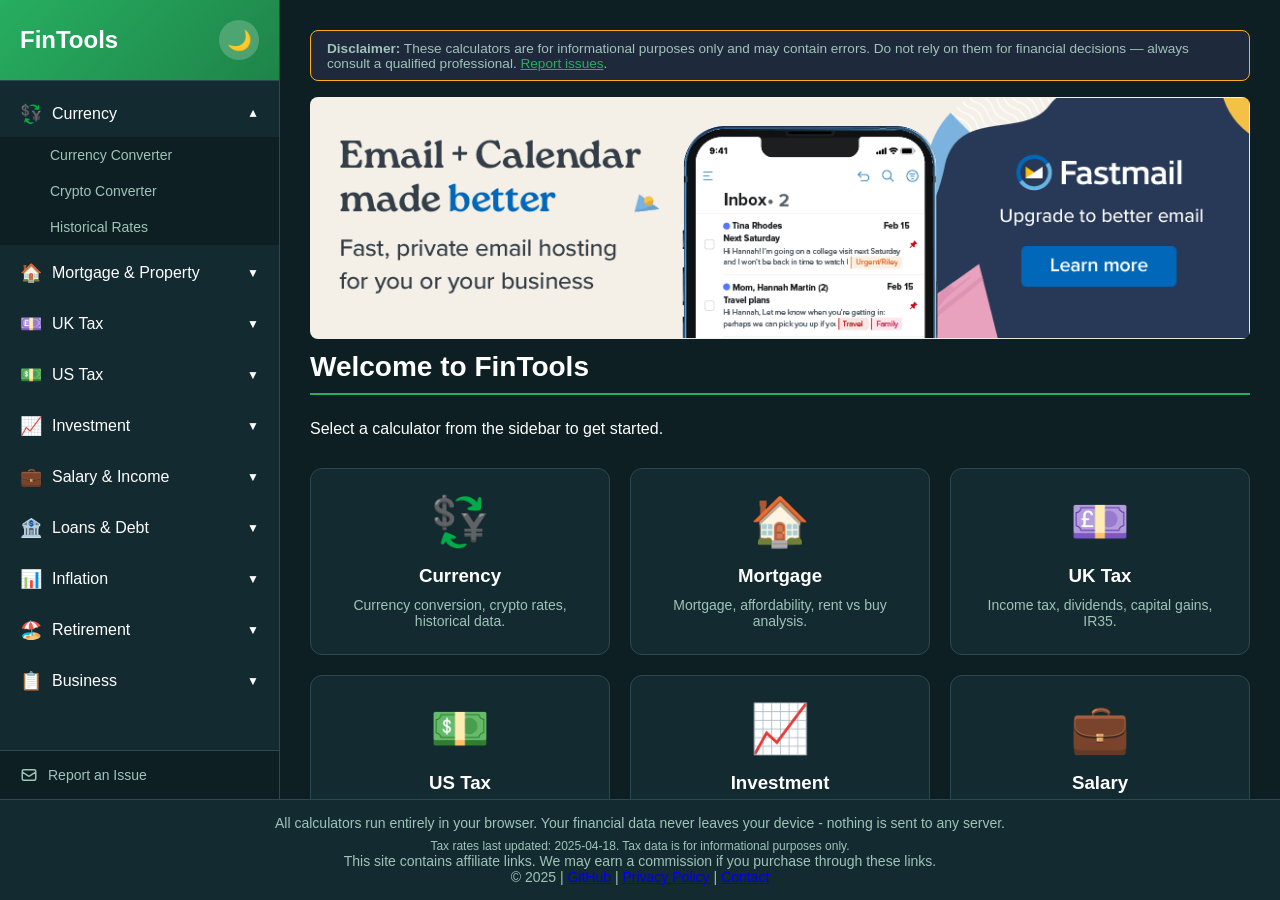
==== commit f369fe2b: "Remove AdSense script tag" ====
--- a/index.html
+++ b/index.html
@@ -49,7 +49,6 @@
         ]
     }
     </script>
-    <script async src="https://pagead2.googlesyndication.com/pagead/js/adsbygoogle.js?client=ca-pub-5741314833802600" crossorigin="anonymous"></script>
 </head>
 <body>
     <button class="mobile-menu-btn" onclick="toggleMobileMenu()" aria-label="Toggle menu">☰</button>
@@ -263,14 +262,14 @@
       <a data-amazon-search="personal finance money books" href="#" class="affiliate-card" target="_blank" rel="nofollow noopener">
         <div class="affiliate-card-title">Browse Personal Finance Money Books →</div>
         <div class="affiliate-card-desc">Browse personal finance money books on Amazon</div>
-        <div class="affiliate-card-store">🛒 Amazon.<span class="affiliate-store-hint">com</span></div>
+        <div class="affiliate-card-store"><img src="amazon-smile.svg" alt=""> amazon.<span class="affiliate-store-hint">com</span></div>
       
         <div class="affiliate-card-urgency">Take control of your finances</div>
       </a>
       <a data-amazon-search="personal finance investing books" href="#" class="affiliate-card" target="_blank" rel="nofollow noopener">
         <div class="affiliate-card-title">Find Personal Finance Investing Books →</div>
         <div class="affiliate-card-desc">Browse personal finance investing books on Amazon</div>
-        <div class="affiliate-card-store">🛒 Amazon.<span class="affiliate-store-hint">com</span></div>
+        <div class="affiliate-card-store"><img src="amazon-smile.svg" alt=""> amazon.<span class="affiliate-store-hint">com</span></div>
       
         <div class="affiliate-card-urgency">Take control of your finances</div>
       </a>
@@ -343,7 +342,7 @@
       <a data-amazon-search="personal finance money books" href="#" class="affiliate-card" target="_blank" rel="nofollow noopener">
         <div class="affiliate-card-title">Browse Personal Finance Money Books →</div>
         <div class="affiliate-card-desc">Browse personal finance money books on Amazon</div>
-        <div class="affiliate-card-store">🛒 Amazon.<span class="affiliate-store-hint">com</span></div>
+        <div class="affiliate-card-store"><img src="amazon-smile.svg" alt=""> amazon.<span class="affiliate-store-hint">com</span></div>
       
         <div class="affiliate-card-urgency">Take control of your finances</div>
       </a>
@@ -391,7 +390,7 @@
       <a data-amazon-search="personal finance investing books" href="#" class="affiliate-card" target="_blank" rel="nofollow noopener">
         <div class="affiliate-card-title">Find Personal Finance Investing Books →</div>
         <div class="affiliate-card-desc">Browse personal finance investing books on Amazon</div>
-        <div class="affiliate-card-store">🛒 Amazon.<span class="affiliate-store-hint">com</span></div>
+        <div class="affiliate-card-store"><img src="amazon-smile.svg" alt=""> amazon.<span class="affiliate-store-hint">com</span></div>
       
         <div class="affiliate-card-urgency">Take control of your finances</div>
       </a>
@@ -450,7 +449,7 @@
       <a data-amazon-search="personal finance money books" href="#" class="affiliate-card" target="_blank" rel="nofollow noopener">
         <div class="affiliate-card-title">Browse Personal Finance Money Books →</div>
         <div class="affiliate-card-desc">Browse personal finance money books on Amazon</div>
-        <div class="affiliate-card-store">🛒 Amazon.<span class="affiliate-store-hint">com</span></div>
+        <div class="affiliate-card-store"><img src="amazon-smile.svg" alt=""> amazon.<span class="affiliate-store-hint">com</span></div>
       
         <div class="affiliate-card-urgency">Take control of your finances</div>
       </a>
@@ -509,7 +508,7 @@
       <a data-amazon-search="personal finance money books" href="#" class="affiliate-card" target="_blank" rel="nofollow noopener">
         <div class="affiliate-card-title">Browse Personal Finance Money Books →</div>
         <div class="affiliate-card-desc">Browse personal finance money books on Amazon</div>
-        <div class="affiliate-card-store">🛒 Amazon.<span class="affiliate-store-hint">com</span></div>
+        <div class="affiliate-card-store"><img src="amazon-smile.svg" alt=""> amazon.<span class="affiliate-store-hint">com</span></div>
       
         <div class="affiliate-card-urgency">Take control of your finances</div>
       </a>
@@ -570,7 +569,7 @@
       <a data-amazon-search="personal finance investing books" href="#" class="affiliate-card" target="_blank" rel="nofollow noopener">
         <div class="affiliate-card-title">Find Personal Finance Investing Books →</div>
         <div class="affiliate-card-desc">Browse personal finance investing books on Amazon</div>
-        <div class="affiliate-card-store">🛒 Amazon.<span class="affiliate-store-hint">com</span></div>
+        <div class="affiliate-card-store"><img src="amazon-smile.svg" alt=""> amazon.<span class="affiliate-store-hint">com</span></div>
       
         <div class="affiliate-card-urgency">Take control of your finances</div>
       </a>
@@ -622,7 +621,7 @@
       <a data-amazon-search="personal finance money books" href="#" class="affiliate-card" target="_blank" rel="nofollow noopener">
         <div class="affiliate-card-title">Browse Personal Finance Money Books →</div>
         <div class="affiliate-card-desc">Browse personal finance money books on Amazon</div>
-        <div class="affiliate-card-store">🛒 Amazon.<span class="affiliate-store-hint">com</span></div>
+        <div class="affiliate-card-store"><img src="amazon-smile.svg" alt=""> amazon.<span class="affiliate-store-hint">com</span></div>
       
         <div class="affiliate-card-urgency">Take control of your finances</div>
       </a>
@@ -666,7 +665,7 @@
       <a data-amazon-search="personal finance investing books" href="#" class="affiliate-card" target="_blank" rel="nofollow noopener">
         <div class="affiliate-card-title">Find Personal Finance Investing Books →</div>
         <div class="affiliate-card-desc">Browse personal finance investing books on Amazon</div>
-        <div class="affiliate-card-store">🛒 Amazon.<span class="affiliate-store-hint">com</span></div>
+        <div class="affiliate-card-store"><img src="amazon-smile.svg" alt=""> amazon.<span class="affiliate-store-hint">com</span></div>
       
         <div class="affiliate-card-urgency">Take control of your finances</div>
       </a>
@@ -725,7 +724,7 @@
       <a data-amazon-search="bitcoin cryptocurrency books" href="#" class="affiliate-card" target="_blank" rel="nofollow noopener">
         <div class="affiliate-card-title">Bitcoin Cryptocurrency Books</div>
         <div class="affiliate-card-desc">Browse bitcoin cryptocurrency books on Amazon</div>
-        <div class="affiliate-card-store">🛒 Amazon.<span class="affiliate-store-hint">com</span></div>
+        <div class="affiliate-card-store"><img src="amazon-smile.svg" alt=""> amazon.<span class="affiliate-store-hint">com</span></div>
       
         <div class="affiliate-card-urgency">Take control of your finances</div>
       </a>
@@ -795,7 +794,7 @@
       <a data-amazon-search="personal finance investing books" href="#" class="affiliate-card" target="_blank" rel="nofollow noopener">
         <div class="affiliate-card-title">Find Personal Finance Investing Books →</div>
         <div class="affiliate-card-desc">Browse personal finance investing books on Amazon</div>
-        <div class="affiliate-card-store">🛒 Amazon.<span class="affiliate-store-hint">com</span></div>
+        <div class="affiliate-card-store"><img src="amazon-smile.svg" alt=""> amazon.<span class="affiliate-store-hint">com</span></div>
       
         <div class="affiliate-card-urgency">Take control of your finances</div>
       </a>
@@ -858,7 +857,7 @@
       <a data-amazon-search="personal finance investing books" href="#" class="affiliate-card" target="_blank" rel="nofollow noopener">
         <div class="affiliate-card-title">Find Personal Finance Investing Books →</div>
         <div class="affiliate-card-desc">Browse personal finance investing books on Amazon</div>
-        <div class="affiliate-card-store">🛒 Amazon.<span class="affiliate-store-hint">com</span></div>
+        <div class="affiliate-card-store"><img src="amazon-smile.svg" alt=""> amazon.<span class="affiliate-store-hint">com</span></div>
       
         <div class="affiliate-card-urgency">Take control of your finances</div>
       </a>
@@ -901,7 +900,7 @@
       <a data-amazon-search="personal finance investing books" href="#" class="affiliate-card" target="_blank" rel="nofollow noopener">
         <div class="affiliate-card-title">Find Personal Finance Investing Books →</div>
         <div class="affiliate-card-desc">Browse personal finance investing books on Amazon</div>
-        <div class="affiliate-card-store">🛒 Amazon.<span class="affiliate-store-hint">com</span></div>
+        <div class="affiliate-card-store"><img src="amazon-smile.svg" alt=""> amazon.<span class="affiliate-store-hint">com</span></div>
       
         <div class="affiliate-card-urgency">Take control of your finances</div>
       </a>
@@ -952,7 +951,7 @@
       <a data-amazon-search="personal finance investing books" href="#" class="affiliate-card" target="_blank" rel="nofollow noopener">
         <div class="affiliate-card-title">Find Personal Finance Investing Books →</div>
         <div class="affiliate-card-desc">Browse personal finance investing books on Amazon</div>
-        <div class="affiliate-card-store">🛒 Amazon.<span class="affiliate-store-hint">com</span></div>
+        <div class="affiliate-card-store"><img src="amazon-smile.svg" alt=""> amazon.<span class="affiliate-store-hint">com</span></div>
       
         <div class="affiliate-card-urgency">Take control of your finances</div>
       </a>
@@ -995,7 +994,7 @@
       <a data-amazon-search="personal finance money books" href="#" class="affiliate-card" target="_blank" rel="nofollow noopener">
         <div class="affiliate-card-title">Browse Personal Finance Money Books →</div>
         <div class="affiliate-card-desc">Browse personal finance money books on Amazon</div>
-        <div class="affiliate-card-store">🛒 Amazon.<span class="affiliate-store-hint">com</span></div>
+        <div class="affiliate-card-store"><img src="amazon-smile.svg" alt=""> amazon.<span class="affiliate-store-hint">com</span></div>
       
         <div class="affiliate-card-urgency">Take control of your finances</div>
       </a>
@@ -1042,7 +1041,7 @@
       <a data-amazon-search="personal finance money books" href="#" class="affiliate-card" target="_blank" rel="nofollow noopener">
         <div class="affiliate-card-title">Browse Personal Finance Money Books →</div>
         <div class="affiliate-card-desc">Browse personal finance money books on Amazon</div>
-        <div class="affiliate-card-store">🛒 Amazon.<span class="affiliate-store-hint">com</span></div>
+        <div class="affiliate-card-store"><img src="amazon-smile.svg" alt=""> amazon.<span class="affiliate-store-hint">com</span></div>
       
         <div class="affiliate-card-urgency">Take control of your finances</div>
       </a>
@@ -1088,7 +1087,7 @@
       <a data-amazon-search="personal finance money books" href="#" class="affiliate-card" target="_blank" rel="nofollow noopener">
         <div class="affiliate-card-title">Browse Personal Finance Money Books →</div>
         <div class="affiliate-card-desc">Browse personal finance money books on Amazon</div>
-        <div class="affiliate-card-store">🛒 Amazon.<span class="affiliate-store-hint">com</span></div>
+        <div class="affiliate-card-store"><img src="amazon-smile.svg" alt=""> amazon.<span class="affiliate-store-hint">com</span></div>
       
         <div class="affiliate-card-urgency">Take control of your finances</div>
       </a>
@@ -1131,7 +1130,7 @@
       <a data-amazon-search="personal finance money books" href="#" class="affiliate-card" target="_blank" rel="nofollow noopener">
         <div class="affiliate-card-title">Browse Personal Finance Money Books →</div>
         <div class="affiliate-card-desc">Browse personal finance money books on Amazon</div>
-        <div class="affiliate-card-store">🛒 Amazon.<span class="affiliate-store-hint">com</span></div>
+        <div class="affiliate-card-store"><img src="amazon-smile.svg" alt=""> amazon.<span class="affiliate-store-hint">com</span></div>
       
         <div class="affiliate-card-urgency">Take control of your finances</div>
       </a>
@@ -1181,7 +1180,7 @@
       <a data-amazon-search="personal finance money books" href="#" class="affiliate-card" target="_blank" rel="nofollow noopener">
         <div class="affiliate-card-title">Browse Personal Finance Money Books →</div>
         <div class="affiliate-card-desc">Browse personal finance money books on Amazon</div>
-        <div class="affiliate-card-store">🛒 Amazon.<span class="affiliate-store-hint">com</span></div>
+        <div class="affiliate-card-store"><img src="amazon-smile.svg" alt=""> amazon.<span class="affiliate-store-hint">com</span></div>
       
         <div class="affiliate-card-urgency">Take control of your finances</div>
       </a>
@@ -1238,7 +1237,7 @@
       <a data-amazon-search="personal finance money books" href="#" class="affiliate-card" target="_blank" rel="nofollow noopener">
         <div class="affiliate-card-title">Browse Personal Finance Money Books →</div>
         <div class="affiliate-card-desc">Browse personal finance money books on Amazon</div>
-        <div class="affiliate-card-store">🛒 Amazon.<span class="affiliate-store-hint">com</span></div>
+        <div class="affiliate-card-store"><img src="amazon-smile.svg" alt=""> amazon.<span class="affiliate-store-hint">com</span></div>
       
         <div class="affiliate-card-urgency">Take control of your finances</div>
       </a>
@@ -1280,7 +1279,7 @@
       <a data-amazon-search="personal finance money books" href="#" class="affiliate-card" target="_blank" rel="nofollow noopener">
         <div class="affiliate-card-title">Browse Personal Finance Money Books →</div>
         <div class="affiliate-card-desc">Browse personal finance money books on Amazon</div>
-        <div class="affiliate-card-store">🛒 Amazon.<span class="affiliate-store-hint">com</span></div>
+        <div class="affiliate-card-store"><img src="amazon-smile.svg" alt=""> amazon.<span class="affiliate-store-hint">com</span></div>
       
         <div class="affiliate-card-urgency">Take control of your finances</div>
       </a>
@@ -1326,7 +1325,7 @@
       <a data-amazon-search="personal finance money books" href="#" class="affiliate-card" target="_blank" rel="nofollow noopener">
         <div class="affiliate-card-title">Browse Personal Finance Money Books →</div>
         <div class="affiliate-card-desc">Browse personal finance money books on Amazon</div>
-        <div class="affiliate-card-store">🛒 Amazon.<span class="affiliate-store-hint">com</span></div>
+        <div class="affiliate-card-store"><img src="amazon-smile.svg" alt=""> amazon.<span class="affiliate-store-hint">com</span></div>
       
         <div class="affiliate-card-urgency">Take control of your finances</div>
       </a>
@@ -1361,7 +1360,7 @@
       <a data-amazon-search="personal finance money books" href="#" class="affiliate-card" target="_blank" rel="nofollow noopener">
         <div class="affiliate-card-title">Browse Personal Finance Money Books →</div>
         <div class="affiliate-card-desc">Browse personal finance money books on Amazon</div>
-        <div class="affiliate-card-store">🛒 Amazon.<span class="affiliate-store-hint">com</span></div>
+        <div class="affiliate-card-store"><img src="amazon-smile.svg" alt=""> amazon.<span class="affiliate-store-hint">com</span></div>
       
         <div class="affiliate-card-urgency">Take control of your finances</div>
       </a>
@@ -1412,7 +1411,7 @@
       <a data-amazon-search="financial independence books" href="#" class="affiliate-card" target="_blank" rel="nofollow noopener">
         <div class="affiliate-card-title">Financial Independence Books</div>
         <div class="affiliate-card-desc">Browse financial independence books on Amazon</div>
-        <div class="affiliate-card-store">🛒 Amazon.<span class="affiliate-store-hint">com</span></div>
+        <div class="affiliate-card-store"><img src="amazon-smile.svg" alt=""> amazon.<span class="affiliate-store-hint">com</span></div>
       
         <div class="affiliate-card-urgency">Take control of your finances</div>
       </a>
@@ -1463,7 +1462,7 @@
       <a data-amazon-search="index fund investing books" href="#" class="affiliate-card" target="_blank" rel="nofollow noopener">
         <div class="affiliate-card-title">Index Fund Investing Books</div>
         <div class="affiliate-card-desc">Browse index fund investing books on Amazon</div>
-        <div class="affiliate-card-store">🛒 Amazon.<span class="affiliate-store-hint">com</span></div>
+        <div class="affiliate-card-store"><img src="amazon-smile.svg" alt=""> amazon.<span class="affiliate-store-hint">com</span></div>
       
         <div class="affiliate-card-urgency">Take control of your finances</div>
       </a>
@@ -1518,7 +1517,7 @@
       <a data-amazon-search="index fund investing books" href="#" class="affiliate-card" target="_blank" rel="nofollow noopener">
         <div class="affiliate-card-title">Index Fund Investing Books</div>
         <div class="affiliate-card-desc">Browse index fund investing books on Amazon</div>
-        <div class="affiliate-card-store">🛒 Amazon.<span class="affiliate-store-hint">com</span></div>
+        <div class="affiliate-card-store"><img src="amazon-smile.svg" alt=""> amazon.<span class="affiliate-store-hint">com</span></div>
       
         <div class="affiliate-card-urgency">Take control of your finances</div>
       </a>
@@ -1561,7 +1560,7 @@
       <a data-amazon-search="financial independence books" href="#" class="affiliate-card" target="_blank" rel="nofollow noopener">
         <div class="affiliate-card-title">Financial Independence Books</div>
         <div class="affiliate-card-desc">Browse financial independence books on Amazon</div>
-        <div class="affiliate-card-store">🛒 Amazon.<span class="affiliate-store-hint">com</span></div>
+        <div class="affiliate-card-store"><img src="amazon-smile.svg" alt=""> amazon.<span class="affiliate-store-hint">com</span></div>
       
         <div class="affiliate-card-urgency">Take control of your finances</div>
       </a>
@@ -1623,7 +1622,7 @@
       <a data-amazon-search="personal finance investing books" href="#" class="affiliate-card" target="_blank" rel="nofollow noopener">
         <div class="affiliate-card-title">Find Personal Finance Investing Books →</div>
         <div class="affiliate-card-desc">Browse personal finance investing books on Amazon</div>
-        <div class="affiliate-card-store">🛒 Amazon.<span class="affiliate-store-hint">com</span></div>
+        <div class="affiliate-card-store"><img src="amazon-smile.svg" alt=""> amazon.<span class="affiliate-store-hint">com</span></div>
       
         <div class="affiliate-card-urgency">Take control of your finances</div>
       </a>
@@ -1683,7 +1682,7 @@
       <a data-amazon-search="personal finance investing books" href="#" class="affiliate-card" target="_blank" rel="nofollow noopener">
         <div class="affiliate-card-title">Find Personal Finance Investing Books →</div>
         <div class="affiliate-card-desc">Browse personal finance investing books on Amazon</div>
-        <div class="affiliate-card-store">🛒 Amazon.<span class="affiliate-store-hint">com</span></div>
+        <div class="affiliate-card-store"><img src="amazon-smile.svg" alt=""> amazon.<span class="affiliate-store-hint">com</span></div>
       
         <div class="affiliate-card-urgency">Take control of your finances</div>
       </a>
@@ -1741,7 +1740,7 @@
       <a data-amazon-search="personal finance money books" href="#" class="affiliate-card" target="_blank" rel="nofollow noopener">
         <div class="affiliate-card-title">Browse Personal Finance Money Books →</div>
         <div class="affiliate-card-desc">Browse personal finance money books on Amazon</div>
-        <div class="affiliate-card-store">🛒 Amazon.<span class="affiliate-store-hint">com</span></div>
+        <div class="affiliate-card-store"><img src="amazon-smile.svg" alt=""> amazon.<span class="affiliate-store-hint">com</span></div>
       
         <div class="affiliate-card-urgency">Take control of your finances</div>
       </a>
@@ -1787,7 +1786,7 @@
       <a data-amazon-search="personal finance money books" href="#" class="affiliate-card" target="_blank" rel="nofollow noopener">
         <div class="affiliate-card-title">Browse Personal Finance Money Books →</div>
         <div class="affiliate-card-desc">Browse personal finance money books on Amazon</div>
-        <div class="affiliate-card-store">🛒 Amazon.<span class="affiliate-store-hint">com</span></div>
+        <div class="affiliate-card-store"><img src="amazon-smile.svg" alt=""> amazon.<span class="affiliate-store-hint">com</span></div>
       
         <div class="affiliate-card-urgency">Take control of your finances</div>
       </a>
@@ -1845,7 +1844,7 @@
       <a data-amazon-search="personal finance investing books" href="#" class="affiliate-card" target="_blank" rel="nofollow noopener">
         <div class="affiliate-card-title">Find Personal Finance Investing Books →</div>
         <div class="affiliate-card-desc">Browse personal finance investing books on Amazon</div>
-        <div class="affiliate-card-store">🛒 Amazon.<span class="affiliate-store-hint">com</span></div>
+        <div class="affiliate-card-store"><img src="amazon-smile.svg" alt=""> amazon.<span class="affiliate-store-hint">com</span></div>
       
         <div class="affiliate-card-urgency">Take control of your finances</div>
       </a>
@@ -1896,7 +1895,7 @@
       <a data-amazon-search="personal finance investing books" href="#" class="affiliate-card" target="_blank" rel="nofollow noopener">
         <div class="affiliate-card-title">Find Personal Finance Investing Books →</div>
         <div class="affiliate-card-desc">Browse personal finance investing books on Amazon</div>
-        <div class="affiliate-card-store">🛒 Amazon.<span class="affiliate-store-hint">com</span></div>
+        <div class="affiliate-card-store"><img src="amazon-smile.svg" alt=""> amazon.<span class="affiliate-store-hint">com</span></div>
       
         <div class="affiliate-card-urgency">Take control of your finances</div>
       </a>
@@ -1939,7 +1938,7 @@
       <a data-amazon-search="personal finance money books" href="#" class="affiliate-card" target="_blank" rel="nofollow noopener">
         <div class="affiliate-card-title">Browse Personal Finance Money Books →</div>
         <div class="affiliate-card-desc">Browse personal finance money books on Amazon</div>
-        <div class="affiliate-card-store">🛒 Amazon.<span class="affiliate-store-hint">com</span></div>
+        <div class="affiliate-card-store"><img src="amazon-smile.svg" alt=""> amazon.<span class="affiliate-store-hint">com</span></div>
       
         <div class="affiliate-card-urgency">Take control of your finances</div>
       </a>
@@ -1986,7 +1985,7 @@
       <a data-amazon-search="personal finance money books" href="#" class="affiliate-card" target="_blank" rel="nofollow noopener">
         <div class="affiliate-card-title">Browse Personal Finance Money Books →</div>
         <div class="affiliate-card-desc">Browse personal finance money books on Amazon</div>
-        <div class="affiliate-card-store">🛒 Amazon.<span class="affiliate-store-hint">com</span></div>
+        <div class="affiliate-card-store"><img src="amazon-smile.svg" alt=""> amazon.<span class="affiliate-store-hint">com</span></div>
       
         <div class="affiliate-card-urgency">Take control of your finances</div>
       </a>
@@ -2046,7 +2045,7 @@
       <a data-amazon-search="personal finance money books" href="#" class="affiliate-card" target="_blank" rel="nofollow noopener">
         <div class="affiliate-card-title">Browse Personal Finance Money Books →</div>
         <div class="affiliate-card-desc">Browse personal finance money books on Amazon</div>
-        <div class="affiliate-card-store">🛒 Amazon.<span class="affiliate-store-hint">com</span></div>
+        <div class="affiliate-card-store"><img src="amazon-smile.svg" alt=""> amazon.<span class="affiliate-store-hint">com</span></div>
       
         <div class="affiliate-card-urgency">Take control of your finances</div>
       </a>
@@ -2089,7 +2088,7 @@
       <a data-amazon-search="personal finance money books" href="#" class="affiliate-card" target="_blank" rel="nofollow noopener">
         <div class="affiliate-card-title">Browse Personal Finance Money Books →</div>
         <div class="affiliate-card-desc">Browse personal finance money books on Amazon</div>
-        <div class="affiliate-card-store">🛒 Amazon.<span class="affiliate-store-hint">com</span></div>
+        <div class="affiliate-card-store"><img src="amazon-smile.svg" alt=""> amazon.<span class="affiliate-store-hint">com</span></div>
       
         <div class="affiliate-card-urgency">Take control of your finances</div>
       </a>
@@ -2144,7 +2143,7 @@
       <a data-amazon-search="financial independence books" href="#" class="affiliate-card" target="_blank" rel="nofollow noopener">
         <div class="affiliate-card-title">Financial Independence Books</div>
         <div class="affiliate-card-desc">Browse financial independence books on Amazon</div>
-        <div class="affiliate-card-store">🛒 Amazon.<span class="affiliate-store-hint">com</span></div>
+        <div class="affiliate-card-store"><img src="amazon-smile.svg" alt=""> amazon.<span class="affiliate-store-hint">com</span></div>
       
         <div class="affiliate-card-urgency">Take control of your finances</div>
       </a>
@@ -2199,7 +2198,7 @@
       <a data-amazon-search="financial independence books" href="#" class="affiliate-card" target="_blank" rel="nofollow noopener">
         <div class="affiliate-card-title">Financial Independence Books</div>
         <div class="affiliate-card-desc">Browse financial independence books on Amazon</div>
-        <div class="affiliate-card-store">🛒 Amazon.<span class="affiliate-store-hint">com</span></div>
+        <div class="affiliate-card-store"><img src="amazon-smile.svg" alt=""> amazon.<span class="affiliate-store-hint">com</span></div>
       
         <div class="affiliate-card-urgency">Take control of your finances</div>
       </a>
@@ -2258,7 +2257,7 @@
       <a data-amazon-search="index fund investing books" href="#" class="affiliate-card" target="_blank" rel="nofollow noopener">
         <div class="affiliate-card-title">Index Fund Investing Books</div>
         <div class="affiliate-card-desc">Browse index fund investing books on Amazon</div>
-        <div class="affiliate-card-store">🛒 Amazon.<span class="affiliate-store-hint">com</span></div>
+        <div class="affiliate-card-store"><img src="amazon-smile.svg" alt=""> amazon.<span class="affiliate-store-hint">com</span></div>
       
         <div class="affiliate-card-urgency">Take control of your finances</div>
       </a>
@@ -2310,7 +2309,7 @@
       <a data-amazon-search="financial independence books" href="#" class="affiliate-card" target="_blank" rel="nofollow noopener">
         <div class="affiliate-card-title">Financial Independence Books</div>
         <div class="affiliate-card-desc">Browse financial independence books on Amazon</div>
-        <div class="affiliate-card-store">🛒 Amazon.<span class="affiliate-store-hint">com</span></div>
+        <div class="affiliate-card-store"><img src="amazon-smile.svg" alt=""> amazon.<span class="affiliate-store-hint">com</span></div>
       
         <div class="affiliate-card-urgency">Take control of your finances</div>
       </a>
@@ -2353,7 +2352,7 @@
       <a data-amazon-search="personal finance investing books" href="#" class="affiliate-card" target="_blank" rel="nofollow noopener">
         <div class="affiliate-card-title">Find Personal Finance Investing Books →</div>
         <div class="affiliate-card-desc">Browse personal finance investing books on Amazon</div>
-        <div class="affiliate-card-store">🛒 Amazon.<span class="affiliate-store-hint">com</span></div>
+        <div class="affiliate-card-store"><img src="amazon-smile.svg" alt=""> amazon.<span class="affiliate-store-hint">com</span></div>
       
         <div class="affiliate-card-urgency">Take control of your finances</div>
       </a>
@@ -2392,7 +2391,7 @@
       <a data-amazon-search="personal finance investing books" href="#" class="affiliate-card" target="_blank" rel="nofollow noopener">
         <div class="affiliate-card-title">Find Personal Finance Investing Books →</div>
         <div class="affiliate-card-desc">Browse personal finance investing books on Amazon</div>
-        <div class="affiliate-card-store">🛒 Amazon.<span class="affiliate-store-hint">com</span></div>
+        <div class="affiliate-card-store"><img src="amazon-smile.svg" alt=""> amazon.<span class="affiliate-store-hint">com</span></div>
       
         <div class="affiliate-card-urgency">Take control of your finances</div>
       </a>
@@ -2439,7 +2438,7 @@
       <a data-amazon-search="personal finance investing books" href="#" class="affiliate-card" target="_blank" rel="nofollow noopener">
         <div class="affiliate-card-title">Find Personal Finance Investing Books →</div>
         <div class="affiliate-card-desc">Browse personal finance investing books on Amazon</div>
-        <div class="affiliate-card-store">🛒 Amazon.<span class="affiliate-store-hint">com</span></div>
+        <div class="affiliate-card-store"><img src="amazon-smile.svg" alt=""> amazon.<span class="affiliate-store-hint">com</span></div>
       
         <div class="affiliate-card-urgency">Take control of your finances</div>
       </a>
@@ -2498,7 +2497,7 @@
       <a data-amazon-search="personal finance money books" href="#" class="affiliate-card" target="_blank" rel="nofollow noopener">
         <div class="affiliate-card-title">Browse Personal Finance Money Books →</div>
         <div class="affiliate-card-desc">Browse personal finance money books on Amazon</div>
-        <div class="affiliate-card-store">🛒 Amazon.<span class="affiliate-store-hint">com</span></div>
+        <div class="affiliate-card-store"><img src="amazon-smile.svg" alt=""> amazon.<span class="affiliate-store-hint">com</span></div>
       
         <div class="affiliate-card-urgency">Take control of your finances</div>
       </a>
--- a/styles.css
+++ b/styles.css
@@ -708,6 +708,14 @@
    color: #FF9900;
    margin-top: 0.3rem;
    font-weight: 600;
+   display: flex;
+   align-items: center;
+   gap: 0.3rem;
+ }
+ .affiliate-card-store img {
+   height: 14px;
+   width: auto;
+   vertical-align: middle;
  }
  .affiliate-card-urgency {
    font-size: 0.65rem;
@@ -736,6 +744,7 @@
    max-width: 970px;
    height: auto;
    border-radius: 8px;
+   margin: 0 auto;
    transition: box-shadow 0.2s, transform 0.15s;
  }
  .fastmail-topbar:hover img {
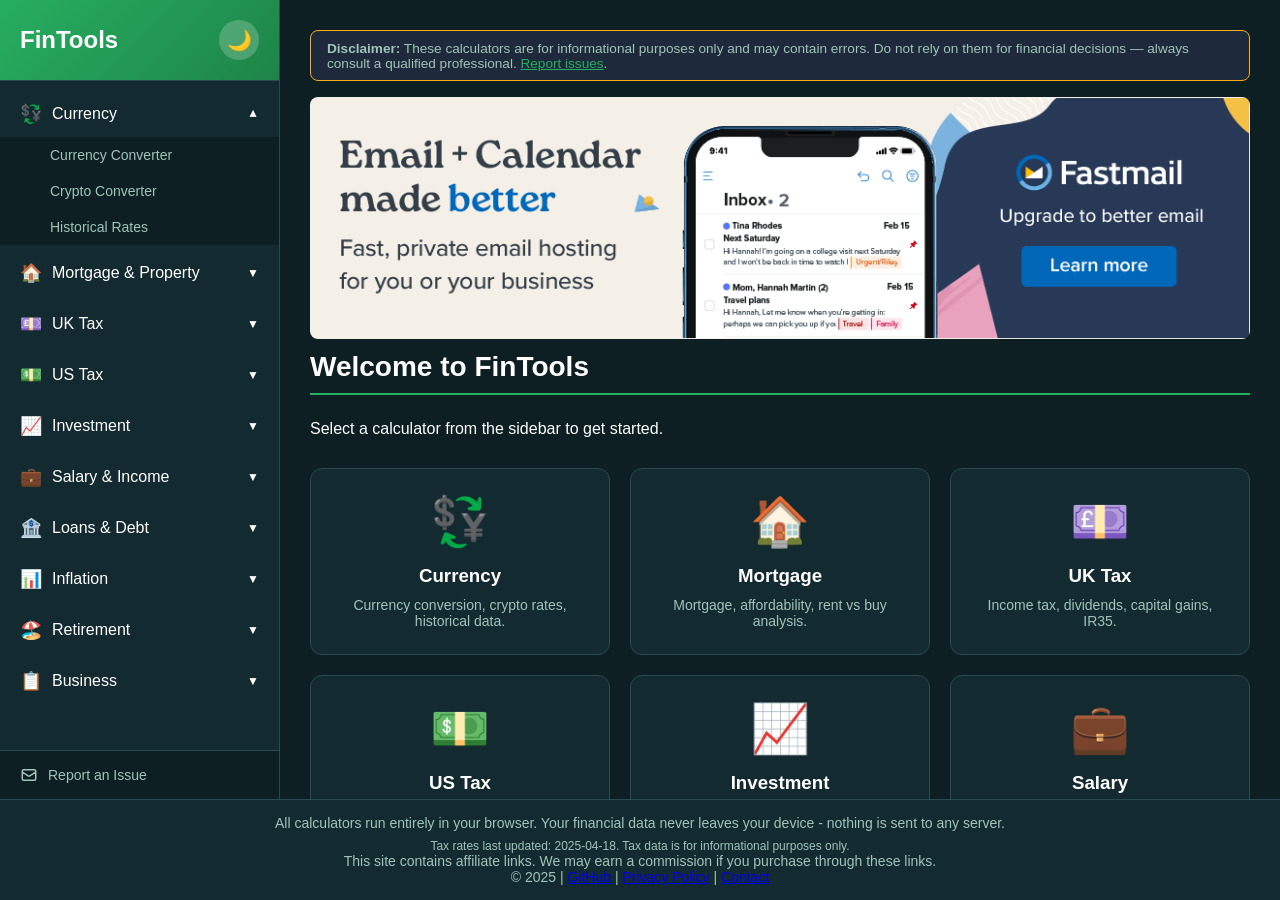
==== commit 293a2925: "Add share buttons JS, OG locale, CSS, README, alt tags" ====
--- a/index.html
+++ b/index.html
@@ -16,7 +16,8 @@
     <meta property="og:type" content="website">
     <meta property="og:url" content="https://scottrix.github.io/fintools/">
     <meta property="og:site_name" content="FinTools">
-    
+    <meta property="og:locale" content="en_US">
+
     <meta name="twitter:card" content="summary_large_image">
     <meta name="twitter:title" content="FinTools - Free Online Financial Calculators">
     <meta name="twitter:description" content="Free financial calculators: Currency, mortgage, tax, compound interest & more.">
@@ -262,14 +263,14 @@
       <a data-amazon-search="personal finance money books" href="#" class="affiliate-card" target="_blank" rel="nofollow noopener">
         <div class="affiliate-card-title">Browse Personal Finance Money Books →</div>
         <div class="affiliate-card-desc">Browse personal finance money books on Amazon</div>
-        <div class="affiliate-card-store"><img src="amazon-smile.svg" alt=""> amazon.<span class="affiliate-store-hint">com</span></div>
+        <div class="affiliate-card-store"><img src="amazon-smile.svg" alt="Amazon"> amazon.<span class="affiliate-store-hint">com</span></div>
       
         <div class="affiliate-card-urgency">Take control of your finances</div>
       </a>
       <a data-amazon-search="personal finance investing books" href="#" class="affiliate-card" target="_blank" rel="nofollow noopener">
         <div class="affiliate-card-title">Find Personal Finance Investing Books →</div>
         <div class="affiliate-card-desc">Browse personal finance investing books on Amazon</div>
-        <div class="affiliate-card-store"><img src="amazon-smile.svg" alt=""> amazon.<span class="affiliate-store-hint">com</span></div>
+        <div class="affiliate-card-store"><img src="amazon-smile.svg" alt="Amazon"> amazon.<span class="affiliate-store-hint">com</span></div>
       
         <div class="affiliate-card-urgency">Take control of your finances</div>
       </a>
@@ -342,7 +343,7 @@
       <a data-amazon-search="personal finance money books" href="#" class="affiliate-card" target="_blank" rel="nofollow noopener">
         <div class="affiliate-card-title">Browse Personal Finance Money Books →</div>
         <div class="affiliate-card-desc">Browse personal finance money books on Amazon</div>
-        <div class="affiliate-card-store"><img src="amazon-smile.svg" alt=""> amazon.<span class="affiliate-store-hint">com</span></div>
+        <div class="affiliate-card-store"><img src="amazon-smile.svg" alt="Amazon"> amazon.<span class="affiliate-store-hint">com</span></div>
       
         <div class="affiliate-card-urgency">Take control of your finances</div>
       </a>
@@ -390,7 +391,7 @@
       <a data-amazon-search="personal finance investing books" href="#" class="affiliate-card" target="_blank" rel="nofollow noopener">
         <div class="affiliate-card-title">Find Personal Finance Investing Books →</div>
         <div class="affiliate-card-desc">Browse personal finance investing books on Amazon</div>
-        <div class="affiliate-card-store"><img src="amazon-smile.svg" alt=""> amazon.<span class="affiliate-store-hint">com</span></div>
+        <div class="affiliate-card-store"><img src="amazon-smile.svg" alt="Amazon"> amazon.<span class="affiliate-store-hint">com</span></div>
       
         <div class="affiliate-card-urgency">Take control of your finances</div>
       </a>
@@ -449,7 +450,7 @@
       <a data-amazon-search="personal finance money books" href="#" class="affiliate-card" target="_blank" rel="nofollow noopener">
         <div class="affiliate-card-title">Browse Personal Finance Money Books →</div>
         <div class="affiliate-card-desc">Browse personal finance money books on Amazon</div>
-        <div class="affiliate-card-store"><img src="amazon-smile.svg" alt=""> amazon.<span class="affiliate-store-hint">com</span></div>
+        <div class="affiliate-card-store"><img src="amazon-smile.svg" alt="Amazon"> amazon.<span class="affiliate-store-hint">com</span></div>
       
         <div class="affiliate-card-urgency">Take control of your finances</div>
       </a>
@@ -508,7 +509,7 @@
       <a data-amazon-search="personal finance money books" href="#" class="affiliate-card" target="_blank" rel="nofollow noopener">
         <div class="affiliate-card-title">Browse Personal Finance Money Books →</div>
         <div class="affiliate-card-desc">Browse personal finance money books on Amazon</div>
-        <div class="affiliate-card-store"><img src="amazon-smile.svg" alt=""> amazon.<span class="affiliate-store-hint">com</span></div>
+        <div class="affiliate-card-store"><img src="amazon-smile.svg" alt="Amazon"> amazon.<span class="affiliate-store-hint">com</span></div>
       
         <div class="affiliate-card-urgency">Take control of your finances</div>
       </a>
@@ -569,7 +570,7 @@
       <a data-amazon-search="personal finance investing books" href="#" class="affiliate-card" target="_blank" rel="nofollow noopener">
         <div class="affiliate-card-title">Find Personal Finance Investing Books →</div>
         <div class="affiliate-card-desc">Browse personal finance investing books on Amazon</div>
-        <div class="affiliate-card-store"><img src="amazon-smile.svg" alt=""> amazon.<span class="affiliate-store-hint">com</span></div>
+        <div class="affiliate-card-store"><img src="amazon-smile.svg" alt="Amazon"> amazon.<span class="affiliate-store-hint">com</span></div>
       
         <div class="affiliate-card-urgency">Take control of your finances</div>
       </a>
@@ -621,7 +622,7 @@
       <a data-amazon-search="personal finance money books" href="#" class="affiliate-card" target="_blank" rel="nofollow noopener">
         <div class="affiliate-card-title">Browse Personal Finance Money Books →</div>
         <div class="affiliate-card-desc">Browse personal finance money books on Amazon</div>
-        <div class="affiliate-card-store"><img src="amazon-smile.svg" alt=""> amazon.<span class="affiliate-store-hint">com</span></div>
+        <div class="affiliate-card-store"><img src="amazon-smile.svg" alt="Amazon"> amazon.<span class="affiliate-store-hint">com</span></div>
       
         <div class="affiliate-card-urgency">Take control of your finances</div>
       </a>
@@ -665,7 +666,7 @@
       <a data-amazon-search="personal finance investing books" href="#" class="affiliate-card" target="_blank" rel="nofollow noopener">
         <div class="affiliate-card-title">Find Personal Finance Investing Books →</div>
         <div class="affiliate-card-desc">Browse personal finance investing books on Amazon</div>
-        <div class="affiliate-card-store"><img src="amazon-smile.svg" alt=""> amazon.<span class="affiliate-store-hint">com</span></div>
+        <div class="affiliate-card-store"><img src="amazon-smile.svg" alt="Amazon"> amazon.<span class="affiliate-store-hint">com</span></div>
       
         <div class="affiliate-card-urgency">Take control of your finances</div>
       </a>
@@ -724,7 +725,7 @@
       <a data-amazon-search="bitcoin cryptocurrency books" href="#" class="affiliate-card" target="_blank" rel="nofollow noopener">
         <div class="affiliate-card-title">Bitcoin Cryptocurrency Books</div>
         <div class="affiliate-card-desc">Browse bitcoin cryptocurrency books on Amazon</div>
-        <div class="affiliate-card-store"><img src="amazon-smile.svg" alt=""> amazon.<span class="affiliate-store-hint">com</span></div>
+        <div class="affiliate-card-store"><img src="amazon-smile.svg" alt="Amazon"> amazon.<span class="affiliate-store-hint">com</span></div>
       
         <div class="affiliate-card-urgency">Take control of your finances</div>
       </a>
@@ -794,7 +795,7 @@
       <a data-amazon-search="personal finance investing books" href="#" class="affiliate-card" target="_blank" rel="nofollow noopener">
         <div class="affiliate-card-title">Find Personal Finance Investing Books →</div>
         <div class="affiliate-card-desc">Browse personal finance investing books on Amazon</div>
-        <div class="affiliate-card-store"><img src="amazon-smile.svg" alt=""> amazon.<span class="affiliate-store-hint">com</span></div>
+        <div class="affiliate-card-store"><img src="amazon-smile.svg" alt="Amazon"> amazon.<span class="affiliate-store-hint">com</span></div>
       
         <div class="affiliate-card-urgency">Take control of your finances</div>
       </a>
@@ -857,7 +858,7 @@
       <a data-amazon-search="personal finance investing books" href="#" class="affiliate-card" target="_blank" rel="nofollow noopener">
         <div class="affiliate-card-title">Find Personal Finance Investing Books →</div>
         <div class="affiliate-card-desc">Browse personal finance investing books on Amazon</div>
-        <div class="affiliate-card-store"><img src="amazon-smile.svg" alt=""> amazon.<span class="affiliate-store-hint">com</span></div>
+        <div class="affiliate-card-store"><img src="amazon-smile.svg" alt="Amazon"> amazon.<span class="affiliate-store-hint">com</span></div>
       
         <div class="affiliate-card-urgency">Take control of your finances</div>
       </a>
@@ -900,7 +901,7 @@
       <a data-amazon-search="personal finance investing books" href="#" class="affiliate-card" target="_blank" rel="nofollow noopener">
         <div class="affiliate-card-title">Find Personal Finance Investing Books →</div>
         <div class="affiliate-card-desc">Browse personal finance investing books on Amazon</div>
-        <div class="affiliate-card-store"><img src="amazon-smile.svg" alt=""> amazon.<span class="affiliate-store-hint">com</span></div>
+        <div class="affiliate-card-store"><img src="amazon-smile.svg" alt="Amazon"> amazon.<span class="affiliate-store-hint">com</span></div>
       
         <div class="affiliate-card-urgency">Take control of your finances</div>
       </a>
@@ -951,7 +952,7 @@
       <a data-amazon-search="personal finance investing books" href="#" class="affiliate-card" target="_blank" rel="nofollow noopener">
         <div class="affiliate-card-title">Find Personal Finance Investing Books →</div>
         <div class="affiliate-card-desc">Browse personal finance investing books on Amazon</div>
-        <div class="affiliate-card-store"><img src="amazon-smile.svg" alt=""> amazon.<span class="affiliate-store-hint">com</span></div>
+        <div class="affiliate-card-store"><img src="amazon-smile.svg" alt="Amazon"> amazon.<span class="affiliate-store-hint">com</span></div>
       
         <div class="affiliate-card-urgency">Take control of your finances</div>
       </a>
@@ -994,7 +995,7 @@
       <a data-amazon-search="personal finance money books" href="#" class="affiliate-card" target="_blank" rel="nofollow noopener">
         <div class="affiliate-card-title">Browse Personal Finance Money Books →</div>
         <div class="affiliate-card-desc">Browse personal finance money books on Amazon</div>
-        <div class="affiliate-card-store"><img src="amazon-smile.svg" alt=""> amazon.<span class="affiliate-store-hint">com</span></div>
+        <div class="affiliate-card-store"><img src="amazon-smile.svg" alt="Amazon"> amazon.<span class="affiliate-store-hint">com</span></div>
       
         <div class="affiliate-card-urgency">Take control of your finances</div>
       </a>
@@ -1041,7 +1042,7 @@
       <a data-amazon-search="personal finance money books" href="#" class="affiliate-card" target="_blank" rel="nofollow noopener">
         <div class="affiliate-card-title">Browse Personal Finance Money Books →</div>
         <div class="affiliate-card-desc">Browse personal finance money books on Amazon</div>
-        <div class="affiliate-card-store"><img src="amazon-smile.svg" alt=""> amazon.<span class="affiliate-store-hint">com</span></div>
+        <div class="affiliate-card-store"><img src="amazon-smile.svg" alt="Amazon"> amazon.<span class="affiliate-store-hint">com</span></div>
       
         <div class="affiliate-card-urgency">Take control of your finances</div>
       </a>
@@ -1087,7 +1088,7 @@
       <a data-amazon-search="personal finance money books" href="#" class="affiliate-card" target="_blank" rel="nofollow noopener">
         <div class="affiliate-card-title">Browse Personal Finance Money Books →</div>
         <div class="affiliate-card-desc">Browse personal finance money books on Amazon</div>
-        <div class="affiliate-card-store"><img src="amazon-smile.svg" alt=""> amazon.<span class="affiliate-store-hint">com</span></div>
+        <div class="affiliate-card-store"><img src="amazon-smile.svg" alt="Amazon"> amazon.<span class="affiliate-store-hint">com</span></div>
       
         <div class="affiliate-card-urgency">Take control of your finances</div>
       </a>
@@ -1130,7 +1131,7 @@
       <a data-amazon-search="personal finance money books" href="#" class="affiliate-card" target="_blank" rel="nofollow noopener">
         <div class="affiliate-card-title">Browse Personal Finance Money Books →</div>
         <div class="affiliate-card-desc">Browse personal finance money books on Amazon</div>
-        <div class="affiliate-card-store"><img src="amazon-smile.svg" alt=""> amazon.<span class="affiliate-store-hint">com</span></div>
+        <div class="affiliate-card-store"><img src="amazon-smile.svg" alt="Amazon"> amazon.<span class="affiliate-store-hint">com</span></div>
       
         <div class="affiliate-card-urgency">Take control of your finances</div>
       </a>
@@ -1180,7 +1181,7 @@
       <a data-amazon-search="personal finance money books" href="#" class="affiliate-card" target="_blank" rel="nofollow noopener">
         <div class="affiliate-card-title">Browse Personal Finance Money Books →</div>
         <div class="affiliate-card-desc">Browse personal finance money books on Amazon</div>
-        <div class="affiliate-card-store"><img src="amazon-smile.svg" alt=""> amazon.<span class="affiliate-store-hint">com</span></div>
+        <div class="affiliate-card-store"><img src="amazon-smile.svg" alt="Amazon"> amazon.<span class="affiliate-store-hint">com</span></div>
       
         <div class="affiliate-card-urgency">Take control of your finances</div>
       </a>
@@ -1237,7 +1238,7 @@
       <a data-amazon-search="personal finance money books" href="#" class="affiliate-card" target="_blank" rel="nofollow noopener">
         <div class="affiliate-card-title">Browse Personal Finance Money Books →</div>
         <div class="affiliate-card-desc">Browse personal finance money books on Amazon</div>
-        <div class="affiliate-card-store"><img src="amazon-smile.svg" alt=""> amazon.<span class="affiliate-store-hint">com</span></div>
+        <div class="affiliate-card-store"><img src="amazon-smile.svg" alt="Amazon"> amazon.<span class="affiliate-store-hint">com</span></div>
       
         <div class="affiliate-card-urgency">Take control of your finances</div>
       </a>
@@ -1279,7 +1280,7 @@
       <a data-amazon-search="personal finance money books" href="#" class="affiliate-card" target="_blank" rel="nofollow noopener">
         <div class="affiliate-card-title">Browse Personal Finance Money Books →</div>
         <div class="affiliate-card-desc">Browse personal finance money books on Amazon</div>
-        <div class="affiliate-card-store"><img src="amazon-smile.svg" alt=""> amazon.<span class="affiliate-store-hint">com</span></div>
+        <div class="affiliate-card-store"><img src="amazon-smile.svg" alt="Amazon"> amazon.<span class="affiliate-store-hint">com</span></div>
       
         <div class="affiliate-card-urgency">Take control of your finances</div>
       </a>
@@ -1325,7 +1326,7 @@
       <a data-amazon-search="personal finance money books" href="#" class="affiliate-card" target="_blank" rel="nofollow noopener">
         <div class="affiliate-card-title">Browse Personal Finance Money Books →</div>
         <div class="affiliate-card-desc">Browse personal finance money books on Amazon</div>
-        <div class="affiliate-card-store"><img src="amazon-smile.svg" alt=""> amazon.<span class="affiliate-store-hint">com</span></div>
+        <div class="affiliate-card-store"><img src="amazon-smile.svg" alt="Amazon"> amazon.<span class="affiliate-store-hint">com</span></div>
       
         <div class="affiliate-card-urgency">Take control of your finances</div>
       </a>
@@ -1360,7 +1361,7 @@
       <a data-amazon-search="personal finance money books" href="#" class="affiliate-card" target="_blank" rel="nofollow noopener">
         <div class="affiliate-card-title">Browse Personal Finance Money Books →</div>
         <div class="affiliate-card-desc">Browse personal finance money books on Amazon</div>
-        <div class="affiliate-card-store"><img src="amazon-smile.svg" alt=""> amazon.<span class="affiliate-store-hint">com</span></div>
+        <div class="affiliate-card-store"><img src="amazon-smile.svg" alt="Amazon"> amazon.<span class="affiliate-store-hint">com</span></div>
       
         <div class="affiliate-card-urgency">Take control of your finances</div>
       </a>
@@ -1411,7 +1412,7 @@
       <a data-amazon-search="financial independence books" href="#" class="affiliate-card" target="_blank" rel="nofollow noopener">
         <div class="affiliate-card-title">Financial Independence Books</div>
         <div class="affiliate-card-desc">Browse financial independence books on Amazon</div>
-        <div class="affiliate-card-store"><img src="amazon-smile.svg" alt=""> amazon.<span class="affiliate-store-hint">com</span></div>
+        <div class="affiliate-card-store"><img src="amazon-smile.svg" alt="Amazon"> amazon.<span class="affiliate-store-hint">com</span></div>
       
         <div class="affiliate-card-urgency">Take control of your finances</div>
       </a>
@@ -1462,7 +1463,7 @@
       <a data-amazon-search="index fund investing books" href="#" class="affiliate-card" target="_blank" rel="nofollow noopener">
         <div class="affiliate-card-title">Index Fund Investing Books</div>
         <div class="affiliate-card-desc">Browse index fund investing books on Amazon</div>
-        <div class="affiliate-card-store"><img src="amazon-smile.svg" alt=""> amazon.<span class="affiliate-store-hint">com</span></div>
+        <div class="affiliate-card-store"><img src="amazon-smile.svg" alt="Amazon"> amazon.<span class="affiliate-store-hint">com</span></div>
       
         <div class="affiliate-card-urgency">Take control of your finances</div>
       </a>
@@ -1517,7 +1518,7 @@
       <a data-amazon-search="index fund investing books" href="#" class="affiliate-card" target="_blank" rel="nofollow noopener">
         <div class="affiliate-card-title">Index Fund Investing Books</div>
         <div class="affiliate-card-desc">Browse index fund investing books on Amazon</div>
-        <div class="affiliate-card-store"><img src="amazon-smile.svg" alt=""> amazon.<span class="affiliate-store-hint">com</span></div>
+        <div class="affiliate-card-store"><img src="amazon-smile.svg" alt="Amazon"> amazon.<span class="affiliate-store-hint">com</span></div>
       
         <div class="affiliate-card-urgency">Take control of your finances</div>
       </a>
@@ -1560,7 +1561,7 @@
       <a data-amazon-search="financial independence books" href="#" class="affiliate-card" target="_blank" rel="nofollow noopener">
         <div class="affiliate-card-title">Financial Independence Books</div>
         <div class="affiliate-card-desc">Browse financial independence books on Amazon</div>
-        <div class="affiliate-card-store"><img src="amazon-smile.svg" alt=""> amazon.<span class="affiliate-store-hint">com</span></div>
+        <div class="affiliate-card-store"><img src="amazon-smile.svg" alt="Amazon"> amazon.<span class="affiliate-store-hint">com</span></div>
       
         <div class="affiliate-card-urgency">Take control of your finances</div>
       </a>
@@ -1622,7 +1623,7 @@
       <a data-amazon-search="personal finance investing books" href="#" class="affiliate-card" target="_blank" rel="nofollow noopener">
         <div class="affiliate-card-title">Find Personal Finance Investing Books →</div>
         <div class="affiliate-card-desc">Browse personal finance investing books on Amazon</div>
-        <div class="affiliate-card-store"><img src="amazon-smile.svg" alt=""> amazon.<span class="affiliate-store-hint">com</span></div>
+        <div class="affiliate-card-store"><img src="amazon-smile.svg" alt="Amazon"> amazon.<span class="affiliate-store-hint">com</span></div>
       
         <div class="affiliate-card-urgency">Take control of your finances</div>
       </a>
@@ -1682,7 +1683,7 @@
       <a data-amazon-search="personal finance investing books" href="#" class="affiliate-card" target="_blank" rel="nofollow noopener">
         <div class="affiliate-card-title">Find Personal Finance Investing Books →</div>
         <div class="affiliate-card-desc">Browse personal finance investing books on Amazon</div>
-        <div class="affiliate-card-store"><img src="amazon-smile.svg" alt=""> amazon.<span class="affiliate-store-hint">com</span></div>
+        <div class="affiliate-card-store"><img src="amazon-smile.svg" alt="Amazon"> amazon.<span class="affiliate-store-hint">com</span></div>
       
         <div class="affiliate-card-urgency">Take control of your finances</div>
       </a>
@@ -1740,7 +1741,7 @@
       <a data-amazon-search="personal finance money books" href="#" class="affiliate-card" target="_blank" rel="nofollow noopener">
         <div class="affiliate-card-title">Browse Personal Finance Money Books →</div>
         <div class="affiliate-card-desc">Browse personal finance money books on Amazon</div>
-        <div class="affiliate-card-store"><img src="amazon-smile.svg" alt=""> amazon.<span class="affiliate-store-hint">com</span></div>
+        <div class="affiliate-card-store"><img src="amazon-smile.svg" alt="Amazon"> amazon.<span class="affiliate-store-hint">com</span></div>
       
         <div class="affiliate-card-urgency">Take control of your finances</div>
       </a>
@@ -1786,7 +1787,7 @@
       <a data-amazon-search="personal finance money books" href="#" class="affiliate-card" target="_blank" rel="nofollow noopener">
         <div class="affiliate-card-title">Browse Personal Finance Money Books →</div>
         <div class="affiliate-card-desc">Browse personal finance money books on Amazon</div>
-        <div class="affiliate-card-store"><img src="amazon-smile.svg" alt=""> amazon.<span class="affiliate-store-hint">com</span></div>
+        <div class="affiliate-card-store"><img src="amazon-smile.svg" alt="Amazon"> amazon.<span class="affiliate-store-hint">com</span></div>
       
         <div class="affiliate-card-urgency">Take control of your finances</div>
       </a>
@@ -1844,7 +1845,7 @@
       <a data-amazon-search="personal finance investing books" href="#" class="affiliate-card" target="_blank" rel="nofollow noopener">
         <div class="affiliate-card-title">Find Personal Finance Investing Books →</div>
         <div class="affiliate-card-desc">Browse personal finance investing books on Amazon</div>
-        <div class="affiliate-card-store"><img src="amazon-smile.svg" alt=""> amazon.<span class="affiliate-store-hint">com</span></div>
+        <div class="affiliate-card-store"><img src="amazon-smile.svg" alt="Amazon"> amazon.<span class="affiliate-store-hint">com</span></div>
       
         <div class="affiliate-card-urgency">Take control of your finances</div>
       </a>
@@ -1895,7 +1896,7 @@
       <a data-amazon-search="personal finance investing books" href="#" class="affiliate-card" target="_blank" rel="nofollow noopener">
         <div class="affiliate-card-title">Find Personal Finance Investing Books →</div>
         <div class="affiliate-card-desc">Browse personal finance investing books on Amazon</div>
-        <div class="affiliate-card-store"><img src="amazon-smile.svg" alt=""> amazon.<span class="affiliate-store-hint">com</span></div>
+        <div class="affiliate-card-store"><img src="amazon-smile.svg" alt="Amazon"> amazon.<span class="affiliate-store-hint">com</span></div>
       
         <div class="affiliate-card-urgency">Take control of your finances</div>
       </a>
@@ -1938,7 +1939,7 @@
       <a data-amazon-search="personal finance money books" href="#" class="affiliate-card" target="_blank" rel="nofollow noopener">
         <div class="affiliate-card-title">Browse Personal Finance Money Books →</div>
         <div class="affiliate-card-desc">Browse personal finance money books on Amazon</div>
-        <div class="affiliate-card-store"><img src="amazon-smile.svg" alt=""> amazon.<span class="affiliate-store-hint">com</span></div>
+        <div class="affiliate-card-store"><img src="amazon-smile.svg" alt="Amazon"> amazon.<span class="affiliate-store-hint">com</span></div>
       
         <div class="affiliate-card-urgency">Take control of your finances</div>
       </a>
@@ -1985,7 +1986,7 @@
       <a data-amazon-search="personal finance money books" href="#" class="affiliate-card" target="_blank" rel="nofollow noopener">
         <div class="affiliate-card-title">Browse Personal Finance Money Books →</div>
         <div class="affiliate-card-desc">Browse personal finance money books on Amazon</div>
-        <div class="affiliate-card-store"><img src="amazon-smile.svg" alt=""> amazon.<span class="affiliate-store-hint">com</span></div>
+        <div class="affiliate-card-store"><img src="amazon-smile.svg" alt="Amazon"> amazon.<span class="affiliate-store-hint">com</span></div>
       
         <div class="affiliate-card-urgency">Take control of your finances</div>
       </a>
@@ -2045,7 +2046,7 @@
       <a data-amazon-search="personal finance money books" href="#" class="affiliate-card" target="_blank" rel="nofollow noopener">
         <div class="affiliate-card-title">Browse Personal Finance Money Books →</div>
         <div class="affiliate-card-desc">Browse personal finance money books on Amazon</div>
-        <div class="affiliate-card-store"><img src="amazon-smile.svg" alt=""> amazon.<span class="affiliate-store-hint">com</span></div>
+        <div class="affiliate-card-store"><img src="amazon-smile.svg" alt="Amazon"> amazon.<span class="affiliate-store-hint">com</span></div>
       
         <div class="affiliate-card-urgency">Take control of your finances</div>
       </a>
@@ -2088,7 +2089,7 @@
       <a data-amazon-search="personal finance money books" href="#" class="affiliate-card" target="_blank" rel="nofollow noopener">
         <div class="affiliate-card-title">Browse Personal Finance Money Books →</div>
         <div class="affiliate-card-desc">Browse personal finance money books on Amazon</div>
-        <div class="affiliate-card-store"><img src="amazon-smile.svg" alt=""> amazon.<span class="affiliate-store-hint">com</span></div>
+        <div class="affiliate-card-store"><img src="amazon-smile.svg" alt="Amazon"> amazon.<span class="affiliate-store-hint">com</span></div>
       
         <div class="affiliate-card-urgency">Take control of your finances</div>
       </a>
@@ -2143,7 +2144,7 @@
       <a data-amazon-search="financial independence books" href="#" class="affiliate-card" target="_blank" rel="nofollow noopener">
         <div class="affiliate-card-title">Financial Independence Books</div>
         <div class="affiliate-card-desc">Browse financial independence books on Amazon</div>
-        <div class="affiliate-card-store"><img src="amazon-smile.svg" alt=""> amazon.<span class="affiliate-store-hint">com</span></div>
+        <div class="affiliate-card-store"><img src="amazon-smile.svg" alt="Amazon"> amazon.<span class="affiliate-store-hint">com</span></div>
       
         <div class="affiliate-card-urgency">Take control of your finances</div>
       </a>
@@ -2198,7 +2199,7 @@
       <a data-amazon-search="financial independence books" href="#" class="affiliate-card" target="_blank" rel="nofollow noopener">
         <div class="affiliate-card-title">Financial Independence Books</div>
         <div class="affiliate-card-desc">Browse financial independence books on Amazon</div>
-        <div class="affiliate-card-store"><img src="amazon-smile.svg" alt=""> amazon.<span class="affiliate-store-hint">com</span></div>
+        <div class="affiliate-card-store"><img src="amazon-smile.svg" alt="Amazon"> amazon.<span class="affiliate-store-hint">com</span></div>
       
         <div class="affiliate-card-urgency">Take control of your finances</div>
       </a>
@@ -2257,7 +2258,7 @@
       <a data-amazon-search="index fund investing books" href="#" class="affiliate-card" target="_blank" rel="nofollow noopener">
         <div class="affiliate-card-title">Index Fund Investing Books</div>
         <div class="affiliate-card-desc">Browse index fund investing books on Amazon</div>
-        <div class="affiliate-card-store"><img src="amazon-smile.svg" alt=""> amazon.<span class="affiliate-store-hint">com</span></div>
+        <div class="affiliate-card-store"><img src="amazon-smile.svg" alt="Amazon"> amazon.<span class="affiliate-store-hint">com</span></div>
       
         <div class="affiliate-card-urgency">Take control of your finances</div>
       </a>
@@ -2309,7 +2310,7 @@
       <a data-amazon-search="financial independence books" href="#" class="affiliate-card" target="_blank" rel="nofollow noopener">
         <div class="affiliate-card-title">Financial Independence Books</div>
         <div class="affiliate-card-desc">Browse financial independence books on Amazon</div>
-        <div class="affiliate-card-store"><img src="amazon-smile.svg" alt=""> amazon.<span class="affiliate-store-hint">com</span></div>
+        <div class="affiliate-card-store"><img src="amazon-smile.svg" alt="Amazon"> amazon.<span class="affiliate-store-hint">com</span></div>
       
         <div class="affiliate-card-urgency">Take control of your finances</div>
       </a>
@@ -2352,7 +2353,7 @@
       <a data-amazon-search="personal finance investing books" href="#" class="affiliate-card" target="_blank" rel="nofollow noopener">
         <div class="affiliate-card-title">Find Personal Finance Investing Books →</div>
         <div class="affiliate-card-desc">Browse personal finance investing books on Amazon</div>
-        <div class="affiliate-card-store"><img src="amazon-smile.svg" alt=""> amazon.<span class="affiliate-store-hint">com</span></div>
+        <div class="affiliate-card-store"><img src="amazon-smile.svg" alt="Amazon"> amazon.<span class="affiliate-store-hint">com</span></div>
       
         <div class="affiliate-card-urgency">Take control of your finances</div>
       </a>
@@ -2391,7 +2392,7 @@
       <a data-amazon-search="personal finance investing books" href="#" class="affiliate-card" target="_blank" rel="nofollow noopener">
         <div class="affiliate-card-title">Find Personal Finance Investing Books →</div>
         <div class="affiliate-card-desc">Browse personal finance investing books on Amazon</div>
-        <div class="affiliate-card-store"><img src="amazon-smile.svg" alt=""> amazon.<span class="affiliate-store-hint">com</span></div>
+        <div class="affiliate-card-store"><img src="amazon-smile.svg" alt="Amazon"> amazon.<span class="affiliate-store-hint">com</span></div>
       
         <div class="affiliate-card-urgency">Take control of your finances</div>
       </a>
@@ -2438,7 +2439,7 @@
       <a data-amazon-search="personal finance investing books" href="#" class="affiliate-card" target="_blank" rel="nofollow noopener">
         <div class="affiliate-card-title">Find Personal Finance Investing Books →</div>
         <div class="affiliate-card-desc">Browse personal finance investing books on Amazon</div>
-        <div class="affiliate-card-store"><img src="amazon-smile.svg" alt=""> amazon.<span class="affiliate-store-hint">com</span></div>
+        <div class="affiliate-card-store"><img src="amazon-smile.svg" alt="Amazon"> amazon.<span class="affiliate-store-hint">com</span></div>
       
         <div class="affiliate-card-urgency">Take control of your finances</div>
       </a>
@@ -2497,7 +2498,7 @@
       <a data-amazon-search="personal finance money books" href="#" class="affiliate-card" target="_blank" rel="nofollow noopener">
         <div class="affiliate-card-title">Browse Personal Finance Money Books →</div>
         <div class="affiliate-card-desc">Browse personal finance money books on Amazon</div>
-        <div class="affiliate-card-store"><img src="amazon-smile.svg" alt=""> amazon.<span class="affiliate-store-hint">com</span></div>
+        <div class="affiliate-card-store"><img src="amazon-smile.svg" alt="Amazon"> amazon.<span class="affiliate-store-hint">com</span></div>
       
         <div class="affiliate-card-urgency">Take control of your finances</div>
       </a>
--- a/styles.css
+++ b/styles.css
@@ -776,3 +776,17 @@
   margin-top: 0.6rem;
   line-height: 1.4;
 }
+.share-section { text-align: center; padding: 1.5rem 0; }
+.share-buttons { display: flex; gap: 0.5rem; justify-content: center; flex-wrap: wrap; margin-top: 0.5rem; }
+.share-btn { display: inline-block; padding: 0.4rem 0.9rem; border-radius: 4px; font-size: 0.8rem; font-weight: 600; text-decoration: none; color: #fff; transition: opacity 0.2s; }
+.share-btn:hover { opacity: 0.85; }
+.share-twitter { background: #1DA1F2; }
+.share-facebook { background: #1877F2; }
+.share-linkedin { background: #0A66C2; }
+.share-whatsapp { background: #25D366; color: #fff; }
+.share-copy { background: var(--card-bg, #1e293b); border: 1px solid var(--border, #334155); cursor: pointer; }
+.related-topics .related-group { margin-bottom: 1rem; }
+.related-topics h4 { font-size: 0.9rem; margin-bottom: 0.3rem; color: var(--text-secondary, #94a3b8); }
+.related-topics ul { list-style: none; padding: 0; display: flex; flex-wrap: wrap; gap: 0.4rem; }
+.related-topics li a { display: inline-block; padding: 0.25rem 0.6rem; background: var(--card-bg, #1e293b); border: 1px solid var(--border, #334155); border-radius: 4px; color: var(--text-primary, #e2e8f0); text-decoration: none; font-size: 0.8rem; transition: border-color 0.2s; }
+.related-topics li a:hover { border-color: var(--primary, #4A90D9); }
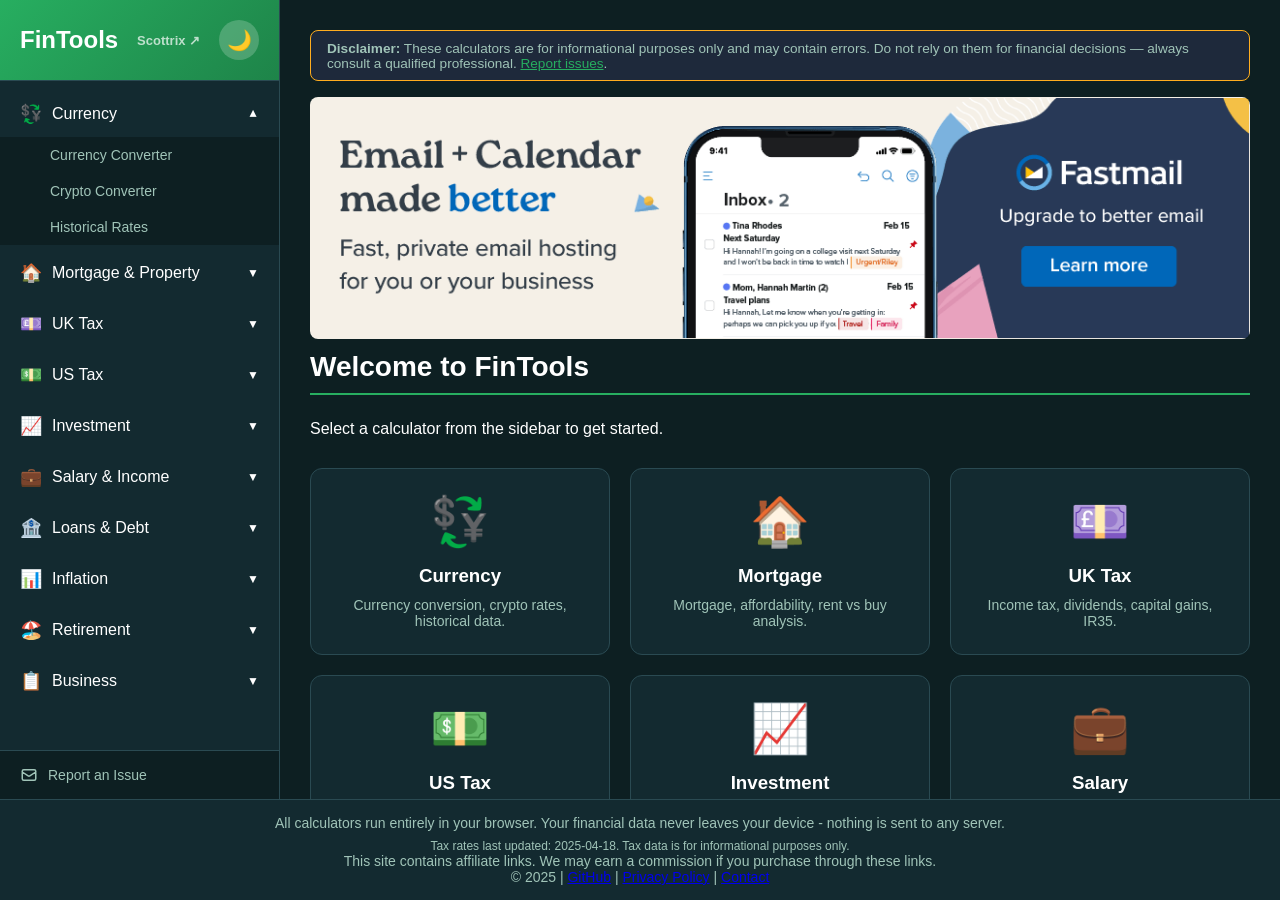
==== commit 1de963be: "Add 'Scottrix' back-link in sidebar logo to root portal (https://scottrix.github.io/) — mirrors gcse" ====
--- a/index.html
+++ b/index.html
@@ -1,6 +1,7 @@
 <!DOCTYPE html>
 <html lang="en">
 <head>
+<script>/* gcanonical-redirect */(function(){var p=location.pathname,q=location.search,h=location.hash,m=/^(.*)\/index\.html$/.exec(p);if(m){location.replace(m[1]+"/"+q+h);return}if(!p.endsWith("/")&&!/\.[a-z0-9]{1,10}$/i.test(p)){location.replace(p+".html"+q+h)}})();</script>
     <meta charset="UTF-8">
     <meta name="viewport" content="width=device-width, initial-scale=1.0">
     <title>FinTools - Free Online Financial Calculators | Currency, Mortgage, Tax & More</title>
@@ -59,6 +60,7 @@
     <nav class="sidebar">
         <div class="logo">
             <h1>FinTools</h1>
+            <a href="https://scottrix.github.io/" class="scottrix-home-link" title="Scottrix home">Scottrix &#8599;</a>
             <button class="theme-toggle" onclick="toggleTheme()" title="Toggle theme">
                 <span id="theme-icon">🌙</span>
             </button>
--- a/styles.css
+++ b/styles.css
@@ -105,6 +105,20 @@
     color: white;
 }
 
+.scottrix-home-link {
+    color: rgba(255, 255, 255, 0.7);
+    font-size: 13px;
+    font-weight: 600;
+    text-decoration: none;
+    padding: 4px 8px;
+    border-radius: 4px;
+    transition: background 0.2s, color 0.2s;
+}
+.scottrix-home-link:hover {
+    background: rgba(255, 255, 255, 0.15);
+    color: white;
+}
+
 .theme-toggle {
     background: rgba(255,255,255,0.2);
     border: none;
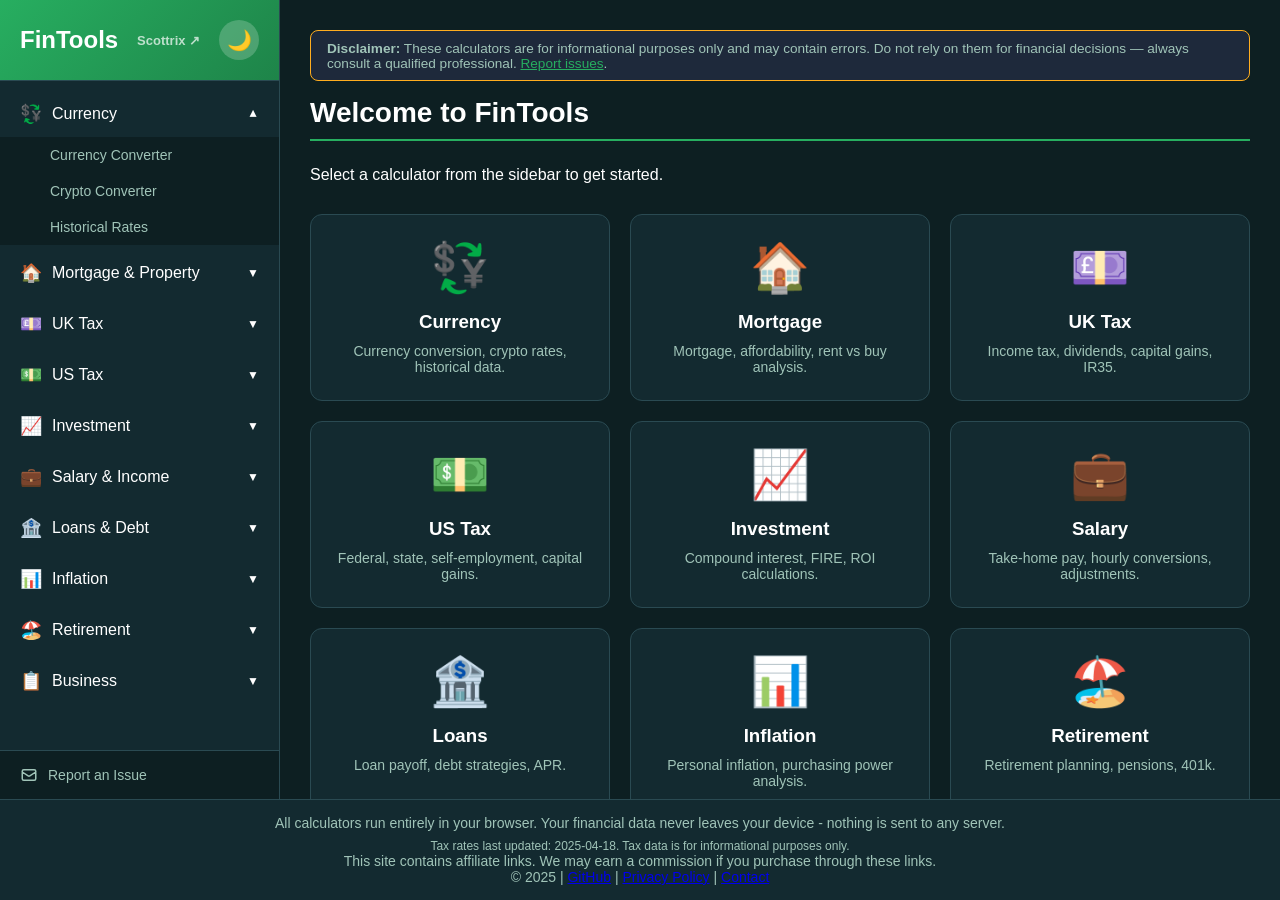
==== commit 9b78babe: "Add Dynadot and Zen Internet affiliates: random 50/50 Fastmail/Dynadot billboard rotation with grace" ====
--- a/index.html
+++ b/index.html
@@ -202,7 +202,9 @@
 
 <main class="content">
 <div class="disclaimer-banner"><strong>Disclaimer:</strong> These calculators are for informational purposes only and may contain errors. Do not rely on them for financial decisions — always consult a qualified professional. <a href="mailto:fintools@scott.scottrix.co.uk">Report issues</a>.</div>
-<a class="fastmail-topbar" href="https://join.fastmail.com/0d63b2d52105" target="_blank" rel="noopener"><img src="FM Billboard 970x250.png" alt="Fastmail" loading="lazy"></a>
+<a class="fastmail-topbar" data-banner="fastmail" href="https://join.fastmail.com/0d63b2d52105" target="_blank" rel="noopener"><img src="FM Billboard 970x250.png" alt="Fastmail" loading="lazy"></a>
+<a class="fastmail-topbar" data-banner="dynadot" href="https://www.dynadot.com/?ref=scottrix" target="_blank" rel="nofollow noopener" hidden><img src="dynadot-banner.jpg" alt="Dynadot — register a new domain, web hosting, SSL" loading="lazy" onerror="this.parentElement.style.display='none';document.querySelector('[data-banner=fastmail]').hidden=false"></a>
+<script>(function(){var fm=document.querySelector('[data-banner=fastmail]');var dd=document.querySelector('[data-banner=dynadot]');(Math.random()<0.5?fm:dd).hidden=true})();</script>
 <div id="welcome" class="tool-panel active">
             <h2>Welcome to FinTools</h2>
             <p class="welcome-msg-desktop">Select a calculator from the sidebar to get started.</p>
@@ -281,6 +283,16 @@
         <div class="affiliate-card-desc">Secure, ad-free email that respects your privacy</div>
         <div class="affiliate-card-store">fastmail.com</div>
       </a>
+      <a href="https://www.dynadot.com/?ref=scottrix" class="affiliate-card" target="_blank" rel="nofollow noopener">
+        <div class="affiliate-card-title">Dynadot — Domain Registration →</div>
+        <div class="affiliate-card-desc">Register or transfer domains with free SSL and affordable pricing</div>
+        <div class="affiliate-card-store">dynadot.com</div>
+      </a>
+      <a href="https://zen.mention-me.com/m/ol/yv3qsjix-scott-harrison" class="affiliate-card" target="_blank" rel="nofollow noopener">
+        <div class="affiliate-card-title">Zen Internet — UK Broadband →</div>
+        <div class="affiliate-card-desc">Award-winning UK broadband with no data caps and great customer service</div>
+        <div class="affiliate-card-store">zen.co.uk</div>
+      </a>
     </div>
     <div class="affiliate-disclaimer">We may earn a commission if you purchase through these links.</div>
   </div>
@@ -354,6 +366,16 @@
         <div class="affiliate-card-desc">Secure, ad-free email that respects your privacy</div>
         <div class="affiliate-card-store">fastmail.com</div>
       </a>
+      <a href="https://www.dynadot.com/?ref=scottrix" class="affiliate-card" target="_blank" rel="nofollow noopener">
+        <div class="affiliate-card-title">Dynadot — Domain Registration →</div>
+        <div class="affiliate-card-desc">Register or transfer domains with free SSL and affordable pricing</div>
+        <div class="affiliate-card-store">dynadot.com</div>
+      </a>
+      <a href="https://zen.mention-me.com/m/ol/yv3qsjix-scott-harrison" class="affiliate-card" target="_blank" rel="nofollow noopener">
+        <div class="affiliate-card-title">Zen Internet — UK Broadband →</div>
+        <div class="affiliate-card-desc">Award-winning UK broadband with no data caps and great customer service</div>
+        <div class="affiliate-card-store">zen.co.uk</div>
+      </a>
     </div>
     <div class="affiliate-disclaimer">We may earn a commission if you purchase through these links.</div>
   </div>
@@ -401,6 +423,16 @@
         <div class="affiliate-card-title">Fastmail — Private Email</div>
         <div class="affiliate-card-desc">Secure, ad-free email that respects your privacy</div>
         <div class="affiliate-card-store">fastmail.com</div>
+      </a>
+      <a href="https://www.dynadot.com/?ref=scottrix" class="affiliate-card" target="_blank" rel="nofollow noopener">
+        <div class="affiliate-card-title">Dynadot — Domain Registration →</div>
+        <div class="affiliate-card-desc">Register or transfer domains with free SSL and affordable pricing</div>
+        <div class="affiliate-card-store">dynadot.com</div>
+      </a>
+      <a href="https://zen.mention-me.com/m/ol/yv3qsjix-scott-harrison" class="affiliate-card" target="_blank" rel="nofollow noopener">
+        <div class="affiliate-card-title">Zen Internet — UK Broadband →</div>
+        <div class="affiliate-card-desc">Award-winning UK broadband with no data caps and great customer service</div>
+        <div class="affiliate-card-store">zen.co.uk</div>
       </a>
     </div>
     <div class="affiliate-disclaimer">We may earn a commission if you purchase through these links.</div>
@@ -461,6 +493,16 @@
         <div class="affiliate-card-desc">Secure, ad-free email that respects your privacy</div>
         <div class="affiliate-card-store">fastmail.com</div>
       </a>
+      <a href="https://www.dynadot.com/?ref=scottrix" class="affiliate-card" target="_blank" rel="nofollow noopener">
+        <div class="affiliate-card-title">Dynadot — Domain Registration →</div>
+        <div class="affiliate-card-desc">Register or transfer domains with free SSL and affordable pricing</div>
+        <div class="affiliate-card-store">dynadot.com</div>
+      </a>
+      <a href="https://zen.mention-me.com/m/ol/yv3qsjix-scott-harrison" class="affiliate-card" target="_blank" rel="nofollow noopener">
+        <div class="affiliate-card-title">Zen Internet — UK Broadband →</div>
+        <div class="affiliate-card-desc">Award-winning UK broadband with no data caps and great customer service</div>
+        <div class="affiliate-card-store">zen.co.uk</div>
+      </a>
     </div>
     <div class="affiliate-disclaimer">We may earn a commission if you purchase through these links.</div>
   </div>
@@ -519,6 +561,16 @@
         <div class="affiliate-card-title">Fastmail — Private Email</div>
         <div class="affiliate-card-desc">Secure, ad-free email that respects your privacy</div>
         <div class="affiliate-card-store">fastmail.com</div>
+      </a>
+      <a href="https://www.dynadot.com/?ref=scottrix" class="affiliate-card" target="_blank" rel="nofollow noopener">
+        <div class="affiliate-card-title">Dynadot — Domain Registration →</div>
+        <div class="affiliate-card-desc">Register or transfer domains with free SSL and affordable pricing</div>
+        <div class="affiliate-card-store">dynadot.com</div>
+      </a>
+      <a href="https://zen.mention-me.com/m/ol/yv3qsjix-scott-harrison" class="affiliate-card" target="_blank" rel="nofollow noopener">
+        <div class="affiliate-card-title">Zen Internet — UK Broadband →</div>
+        <div class="affiliate-card-desc">Award-winning UK broadband with no data caps and great customer service</div>
+        <div class="affiliate-card-store">zen.co.uk</div>
       </a>
     </div>
     <div class="affiliate-disclaimer">We may earn a commission if you purchase through these links.</div>
@@ -581,6 +633,16 @@
         <div class="affiliate-card-desc">Secure, ad-free email that respects your privacy</div>
         <div class="affiliate-card-store">fastmail.com</div>
       </a>
+      <a href="https://www.dynadot.com/?ref=scottrix" class="affiliate-card" target="_blank" rel="nofollow noopener">
+        <div class="affiliate-card-title">Dynadot — Domain Registration →</div>
+        <div class="affiliate-card-desc">Register or transfer domains with free SSL and affordable pricing</div>
+        <div class="affiliate-card-store">dynadot.com</div>
+      </a>
+      <a href="https://zen.mention-me.com/m/ol/yv3qsjix-scott-harrison" class="affiliate-card" target="_blank" rel="nofollow noopener">
+        <div class="affiliate-card-title">Zen Internet — UK Broadband →</div>
+        <div class="affiliate-card-desc">Award-winning UK broadband with no data caps and great customer service</div>
+        <div class="affiliate-card-store">zen.co.uk</div>
+      </a>
     </div>
     <div class="affiliate-disclaimer">We may earn a commission if you purchase through these links.</div>
   </div>
@@ -633,6 +695,16 @@
         <div class="affiliate-card-desc">Secure, ad-free email that respects your privacy</div>
         <div class="affiliate-card-store">fastmail.com</div>
       </a>
+      <a href="https://www.dynadot.com/?ref=scottrix" class="affiliate-card" target="_blank" rel="nofollow noopener">
+        <div class="affiliate-card-title">Dynadot — Domain Registration →</div>
+        <div class="affiliate-card-desc">Register or transfer domains with free SSL and affordable pricing</div>
+        <div class="affiliate-card-store">dynadot.com</div>
+      </a>
+      <a href="https://zen.mention-me.com/m/ol/yv3qsjix-scott-harrison" class="affiliate-card" target="_blank" rel="nofollow noopener">
+        <div class="affiliate-card-title">Zen Internet — UK Broadband →</div>
+        <div class="affiliate-card-desc">Award-winning UK broadband with no data caps and great customer service</div>
+        <div class="affiliate-card-store">zen.co.uk</div>
+      </a>
     </div>
     <div class="affiliate-disclaimer">We may earn a commission if you purchase through these links.</div>
   </div>
@@ -677,6 +749,16 @@
         <div class="affiliate-card-desc">Secure, ad-free email that respects your privacy</div>
         <div class="affiliate-card-store">fastmail.com</div>
       </a>
+      <a href="https://www.dynadot.com/?ref=scottrix" class="affiliate-card" target="_blank" rel="nofollow noopener">
+        <div class="affiliate-card-title">Dynadot — Domain Registration →</div>
+        <div class="affiliate-card-desc">Register or transfer domains with free SSL and affordable pricing</div>
+        <div class="affiliate-card-store">dynadot.com</div>
+      </a>
+      <a href="https://zen.mention-me.com/m/ol/yv3qsjix-scott-harrison" class="affiliate-card" target="_blank" rel="nofollow noopener">
+        <div class="affiliate-card-title">Zen Internet — UK Broadband →</div>
+        <div class="affiliate-card-desc">Award-winning UK broadband with no data caps and great customer service</div>
+        <div class="affiliate-card-store">zen.co.uk</div>
+      </a>
     </div>
     <div class="affiliate-disclaimer">We may earn a commission if you purchase through these links.</div>
   </div>
@@ -735,6 +817,16 @@
         <div class="affiliate-card-title">Fastmail — Private Email</div>
         <div class="affiliate-card-desc">Secure, ad-free email that respects your privacy</div>
         <div class="affiliate-card-store">fastmail.com</div>
+      </a>
+      <a href="https://www.dynadot.com/?ref=scottrix" class="affiliate-card" target="_blank" rel="nofollow noopener">
+        <div class="affiliate-card-title">Dynadot — Domain Registration →</div>
+        <div class="affiliate-card-desc">Register or transfer domains with free SSL and affordable pricing</div>
+        <div class="affiliate-card-store">dynadot.com</div>
+      </a>
+      <a href="https://zen.mention-me.com/m/ol/yv3qsjix-scott-harrison" class="affiliate-card" target="_blank" rel="nofollow noopener">
+        <div class="affiliate-card-title">Zen Internet — UK Broadband →</div>
+        <div class="affiliate-card-desc">Award-winning UK broadband with no data caps and great customer service</div>
+        <div class="affiliate-card-store">zen.co.uk</div>
       </a>
     </div>
     <div class="affiliate-disclaimer">We may earn a commission if you purchase through these links.</div>
@@ -806,6 +898,16 @@
         <div class="affiliate-card-desc">Secure, ad-free email that respects your privacy</div>
         <div class="affiliate-card-store">fastmail.com</div>
       </a>
+      <a href="https://www.dynadot.com/?ref=scottrix" class="affiliate-card" target="_blank" rel="nofollow noopener">
+        <div class="affiliate-card-title">Dynadot — Domain Registration →</div>
+        <div class="affiliate-card-desc">Register or transfer domains with free SSL and affordable pricing</div>
+        <div class="affiliate-card-store">dynadot.com</div>
+      </a>
+      <a href="https://zen.mention-me.com/m/ol/yv3qsjix-scott-harrison" class="affiliate-card" target="_blank" rel="nofollow noopener">
+        <div class="affiliate-card-title">Zen Internet — UK Broadband →</div>
+        <div class="affiliate-card-desc">Award-winning UK broadband with no data caps and great customer service</div>
+        <div class="affiliate-card-store">zen.co.uk</div>
+      </a>
     </div>
     <div class="affiliate-disclaimer">We may earn a commission if you purchase through these links.</div>
   </div>
@@ -868,6 +970,16 @@
         <div class="affiliate-card-title">Fastmail — Private Email</div>
         <div class="affiliate-card-desc">Secure, ad-free email that respects your privacy</div>
         <div class="affiliate-card-store">fastmail.com</div>
+      </a>
+      <a href="https://www.dynadot.com/?ref=scottrix" class="affiliate-card" target="_blank" rel="nofollow noopener">
+        <div class="affiliate-card-title">Dynadot — Domain Registration →</div>
+        <div class="affiliate-card-desc">Register or transfer domains with free SSL and affordable pricing</div>
+        <div class="affiliate-card-store">dynadot.com</div>
+      </a>
+      <a href="https://zen.mention-me.com/m/ol/yv3qsjix-scott-harrison" class="affiliate-card" target="_blank" rel="nofollow noopener">
+        <div class="affiliate-card-title">Zen Internet — UK Broadband →</div>
+        <div class="affiliate-card-desc">Award-winning UK broadband with no data caps and great customer service</div>
+        <div class="affiliate-card-store">zen.co.uk</div>
       </a>
     </div>
     <div class="affiliate-disclaimer">We may earn a commission if you purchase through these links.</div>
@@ -912,6 +1024,16 @@
         <div class="affiliate-card-desc">Secure, ad-free email that respects your privacy</div>
         <div class="affiliate-card-store">fastmail.com</div>
       </a>
+      <a href="https://www.dynadot.com/?ref=scottrix" class="affiliate-card" target="_blank" rel="nofollow noopener">
+        <div class="affiliate-card-title">Dynadot — Domain Registration →</div>
+        <div class="affiliate-card-desc">Register or transfer domains with free SSL and affordable pricing</div>
+        <div class="affiliate-card-store">dynadot.com</div>
+      </a>
+      <a href="https://zen.mention-me.com/m/ol/yv3qsjix-scott-harrison" class="affiliate-card" target="_blank" rel="nofollow noopener">
+        <div class="affiliate-card-title">Zen Internet — UK Broadband →</div>
+        <div class="affiliate-card-desc">Award-winning UK broadband with no data caps and great customer service</div>
+        <div class="affiliate-card-store">zen.co.uk</div>
+      </a>
     </div>
     <div class="affiliate-disclaimer">We may earn a commission if you purchase through these links.</div>
   </div>
@@ -962,6 +1084,16 @@
         <div class="affiliate-card-title">Fastmail — Private Email</div>
         <div class="affiliate-card-desc">Secure, ad-free email that respects your privacy</div>
         <div class="affiliate-card-store">fastmail.com</div>
+      </a>
+      <a href="https://www.dynadot.com/?ref=scottrix" class="affiliate-card" target="_blank" rel="nofollow noopener">
+        <div class="affiliate-card-title">Dynadot — Domain Registration →</div>
+        <div class="affiliate-card-desc">Register or transfer domains with free SSL and affordable pricing</div>
+        <div class="affiliate-card-store">dynadot.com</div>
+      </a>
+      <a href="https://zen.mention-me.com/m/ol/yv3qsjix-scott-harrison" class="affiliate-card" target="_blank" rel="nofollow noopener">
+        <div class="affiliate-card-title">Zen Internet — UK Broadband →</div>
+        <div class="affiliate-card-desc">Award-winning UK broadband with no data caps and great customer service</div>
+        <div class="affiliate-card-store">zen.co.uk</div>
       </a>
     </div>
     <div class="affiliate-disclaimer">We may earn a commission if you purchase through these links.</div>
@@ -1006,6 +1138,16 @@
         <div class="affiliate-card-desc">Secure, ad-free email that respects your privacy</div>
         <div class="affiliate-card-store">fastmail.com</div>
       </a>
+      <a href="https://www.dynadot.com/?ref=scottrix" class="affiliate-card" target="_blank" rel="nofollow noopener">
+        <div class="affiliate-card-title">Dynadot — Domain Registration →</div>
+        <div class="affiliate-card-desc">Register or transfer domains with free SSL and affordable pricing</div>
+        <div class="affiliate-card-store">dynadot.com</div>
+      </a>
+      <a href="https://zen.mention-me.com/m/ol/yv3qsjix-scott-harrison" class="affiliate-card" target="_blank" rel="nofollow noopener">
+        <div class="affiliate-card-title">Zen Internet — UK Broadband →</div>
+        <div class="affiliate-card-desc">Award-winning UK broadband with no data caps and great customer service</div>
+        <div class="affiliate-card-store">zen.co.uk</div>
+      </a>
     </div>
     <div class="affiliate-disclaimer">We may earn a commission if you purchase through these links.</div>
   </div>
@@ -1053,6 +1195,16 @@
         <div class="affiliate-card-desc">Secure, ad-free email that respects your privacy</div>
         <div class="affiliate-card-store">fastmail.com</div>
       </a>
+      <a href="https://www.dynadot.com/?ref=scottrix" class="affiliate-card" target="_blank" rel="nofollow noopener">
+        <div class="affiliate-card-title">Dynadot — Domain Registration →</div>
+        <div class="affiliate-card-desc">Register or transfer domains with free SSL and affordable pricing</div>
+        <div class="affiliate-card-store">dynadot.com</div>
+      </a>
+      <a href="https://zen.mention-me.com/m/ol/yv3qsjix-scott-harrison" class="affiliate-card" target="_blank" rel="nofollow noopener">
+        <div class="affiliate-card-title">Zen Internet — UK Broadband →</div>
+        <div class="affiliate-card-desc">Award-winning UK broadband with no data caps and great customer service</div>
+        <div class="affiliate-card-store">zen.co.uk</div>
+      </a>
     </div>
     <div class="affiliate-disclaimer">We may earn a commission if you purchase through these links.</div>
   </div>
@@ -1099,6 +1251,16 @@
         <div class="affiliate-card-desc">Secure, ad-free email that respects your privacy</div>
         <div class="affiliate-card-store">fastmail.com</div>
       </a>
+      <a href="https://www.dynadot.com/?ref=scottrix" class="affiliate-card" target="_blank" rel="nofollow noopener">
+        <div class="affiliate-card-title">Dynadot — Domain Registration →</div>
+        <div class="affiliate-card-desc">Register or transfer domains with free SSL and affordable pricing</div>
+        <div class="affiliate-card-store">dynadot.com</div>
+      </a>
+      <a href="https://zen.mention-me.com/m/ol/yv3qsjix-scott-harrison" class="affiliate-card" target="_blank" rel="nofollow noopener">
+        <div class="affiliate-card-title">Zen Internet — UK Broadband →</div>
+        <div class="affiliate-card-desc">Award-winning UK broadband with no data caps and great customer service</div>
+        <div class="affiliate-card-store">zen.co.uk</div>
+      </a>
     </div>
     <div class="affiliate-disclaimer">We may earn a commission if you purchase through these links.</div>
   </div>
@@ -1141,6 +1303,16 @@
         <div class="affiliate-card-title">Fastmail — Private Email</div>
         <div class="affiliate-card-desc">Secure, ad-free email that respects your privacy</div>
         <div class="affiliate-card-store">fastmail.com</div>
+      </a>
+      <a href="https://www.dynadot.com/?ref=scottrix" class="affiliate-card" target="_blank" rel="nofollow noopener">
+        <div class="affiliate-card-title">Dynadot — Domain Registration →</div>
+        <div class="affiliate-card-desc">Register or transfer domains with free SSL and affordable pricing</div>
+        <div class="affiliate-card-store">dynadot.com</div>
+      </a>
+      <a href="https://zen.mention-me.com/m/ol/yv3qsjix-scott-harrison" class="affiliate-card" target="_blank" rel="nofollow noopener">
+        <div class="affiliate-card-title">Zen Internet — UK Broadband →</div>
+        <div class="affiliate-card-desc">Award-winning UK broadband with no data caps and great customer service</div>
+        <div class="affiliate-card-store">zen.co.uk</div>
       </a>
     </div>
     <div class="affiliate-disclaimer">We may earn a commission if you purchase through these links.</div>
@@ -1191,6 +1363,16 @@
         <div class="affiliate-card-title">Fastmail — Private Email</div>
         <div class="affiliate-card-desc">Secure, ad-free email that respects your privacy</div>
         <div class="affiliate-card-store">fastmail.com</div>
+      </a>
+      <a href="https://www.dynadot.com/?ref=scottrix" class="affiliate-card" target="_blank" rel="nofollow noopener">
+        <div class="affiliate-card-title">Dynadot — Domain Registration →</div>
+        <div class="affiliate-card-desc">Register or transfer domains with free SSL and affordable pricing</div>
+        <div class="affiliate-card-store">dynadot.com</div>
+      </a>
+      <a href="https://zen.mention-me.com/m/ol/yv3qsjix-scott-harrison" class="affiliate-card" target="_blank" rel="nofollow noopener">
+        <div class="affiliate-card-title">Zen Internet — UK Broadband →</div>
+        <div class="affiliate-card-desc">Award-winning UK broadband with no data caps and great customer service</div>
+        <div class="affiliate-card-store">zen.co.uk</div>
       </a>
     </div>
     <div class="affiliate-disclaimer">We may earn a commission if you purchase through these links.</div>
@@ -1249,6 +1431,16 @@
         <div class="affiliate-card-desc">Secure, ad-free email that respects your privacy</div>
         <div class="affiliate-card-store">fastmail.com</div>
       </a>
+      <a href="https://www.dynadot.com/?ref=scottrix" class="affiliate-card" target="_blank" rel="nofollow noopener">
+        <div class="affiliate-card-title">Dynadot — Domain Registration →</div>
+        <div class="affiliate-card-desc">Register or transfer domains with free SSL and affordable pricing</div>
+        <div class="affiliate-card-store">dynadot.com</div>
+      </a>
+      <a href="https://zen.mention-me.com/m/ol/yv3qsjix-scott-harrison" class="affiliate-card" target="_blank" rel="nofollow noopener">
+        <div class="affiliate-card-title">Zen Internet — UK Broadband →</div>
+        <div class="affiliate-card-desc">Award-winning UK broadband with no data caps and great customer service</div>
+        <div class="affiliate-card-store">zen.co.uk</div>
+      </a>
     </div>
     <div class="affiliate-disclaimer">We may earn a commission if you purchase through these links.</div>
   </div>
@@ -1291,6 +1483,16 @@
         <div class="affiliate-card-desc">Secure, ad-free email that respects your privacy</div>
         <div class="affiliate-card-store">fastmail.com</div>
       </a>
+      <a href="https://www.dynadot.com/?ref=scottrix" class="affiliate-card" target="_blank" rel="nofollow noopener">
+        <div class="affiliate-card-title">Dynadot — Domain Registration →</div>
+        <div class="affiliate-card-desc">Register or transfer domains with free SSL and affordable pricing</div>
+        <div class="affiliate-card-store">dynadot.com</div>
+      </a>
+      <a href="https://zen.mention-me.com/m/ol/yv3qsjix-scott-harrison" class="affiliate-card" target="_blank" rel="nofollow noopener">
+        <div class="affiliate-card-title">Zen Internet — UK Broadband →</div>
+        <div class="affiliate-card-desc">Award-winning UK broadband with no data caps and great customer service</div>
+        <div class="affiliate-card-store">zen.co.uk</div>
+      </a>
     </div>
     <div class="affiliate-disclaimer">We may earn a commission if you purchase through these links.</div>
   </div>
@@ -1337,6 +1539,16 @@
         <div class="affiliate-card-desc">Secure, ad-free email that respects your privacy</div>
         <div class="affiliate-card-store">fastmail.com</div>
       </a>
+      <a href="https://www.dynadot.com/?ref=scottrix" class="affiliate-card" target="_blank" rel="nofollow noopener">
+        <div class="affiliate-card-title">Dynadot — Domain Registration →</div>
+        <div class="affiliate-card-desc">Register or transfer domains with free SSL and affordable pricing</div>
+        <div class="affiliate-card-store">dynadot.com</div>
+      </a>
+      <a href="https://zen.mention-me.com/m/ol/yv3qsjix-scott-harrison" class="affiliate-card" target="_blank" rel="nofollow noopener">
+        <div class="affiliate-card-title">Zen Internet — UK Broadband →</div>
+        <div class="affiliate-card-desc">Award-winning UK broadband with no data caps and great customer service</div>
+        <div class="affiliate-card-store">zen.co.uk</div>
+      </a>
     </div>
     <div class="affiliate-disclaimer">We may earn a commission if you purchase through these links.</div>
   </div>
@@ -1372,6 +1584,16 @@
         <div class="affiliate-card-desc">Secure, ad-free email that respects your privacy</div>
         <div class="affiliate-card-store">fastmail.com</div>
       </a>
+      <a href="https://www.dynadot.com/?ref=scottrix" class="affiliate-card" target="_blank" rel="nofollow noopener">
+        <div class="affiliate-card-title">Dynadot — Domain Registration →</div>
+        <div class="affiliate-card-desc">Register or transfer domains with free SSL and affordable pricing</div>
+        <div class="affiliate-card-store">dynadot.com</div>
+      </a>
+      <a href="https://zen.mention-me.com/m/ol/yv3qsjix-scott-harrison" class="affiliate-card" target="_blank" rel="nofollow noopener">
+        <div class="affiliate-card-title">Zen Internet — UK Broadband →</div>
+        <div class="affiliate-card-desc">Award-winning UK broadband with no data caps and great customer service</div>
+        <div class="affiliate-card-store">zen.co.uk</div>
+      </a>
     </div>
     <div class="affiliate-disclaimer">We may earn a commission if you purchase through these links.</div>
   </div>
@@ -1423,6 +1645,16 @@
         <div class="affiliate-card-desc">Secure, ad-free email that respects your privacy</div>
         <div class="affiliate-card-store">fastmail.com</div>
       </a>
+      <a href="https://www.dynadot.com/?ref=scottrix" class="affiliate-card" target="_blank" rel="nofollow noopener">
+        <div class="affiliate-card-title">Dynadot — Domain Registration →</div>
+        <div class="affiliate-card-desc">Register or transfer domains with free SSL and affordable pricing</div>
+        <div class="affiliate-card-store">dynadot.com</div>
+      </a>
+      <a href="https://zen.mention-me.com/m/ol/yv3qsjix-scott-harrison" class="affiliate-card" target="_blank" rel="nofollow noopener">
+        <div class="affiliate-card-title">Zen Internet — UK Broadband →</div>
+        <div class="affiliate-card-desc">Award-winning UK broadband with no data caps and great customer service</div>
+        <div class="affiliate-card-store">zen.co.uk</div>
+      </a>
     </div>
     <div class="affiliate-disclaimer">We may earn a commission if you purchase through these links.</div>
   </div>
@@ -1474,6 +1706,16 @@
         <div class="affiliate-card-desc">Secure, ad-free email that respects your privacy</div>
         <div class="affiliate-card-store">fastmail.com</div>
       </a>
+      <a href="https://www.dynadot.com/?ref=scottrix" class="affiliate-card" target="_blank" rel="nofollow noopener">
+        <div class="affiliate-card-title">Dynadot — Domain Registration →</div>
+        <div class="affiliate-card-desc">Register or transfer domains with free SSL and affordable pricing</div>
+        <div class="affiliate-card-store">dynadot.com</div>
+      </a>
+      <a href="https://zen.mention-me.com/m/ol/yv3qsjix-scott-harrison" class="affiliate-card" target="_blank" rel="nofollow noopener">
+        <div class="affiliate-card-title">Zen Internet — UK Broadband →</div>
+        <div class="affiliate-card-desc">Award-winning UK broadband with no data caps and great customer service</div>
+        <div class="affiliate-card-store">zen.co.uk</div>
+      </a>
     </div>
     <div class="affiliate-disclaimer">We may earn a commission if you purchase through these links.</div>
   </div>
@@ -1529,6 +1771,16 @@
         <div class="affiliate-card-desc">Secure, ad-free email that respects your privacy</div>
         <div class="affiliate-card-store">fastmail.com</div>
       </a>
+      <a href="https://www.dynadot.com/?ref=scottrix" class="affiliate-card" target="_blank" rel="nofollow noopener">
+        <div class="affiliate-card-title">Dynadot — Domain Registration →</div>
+        <div class="affiliate-card-desc">Register or transfer domains with free SSL and affordable pricing</div>
+        <div class="affiliate-card-store">dynadot.com</div>
+      </a>
+      <a href="https://zen.mention-me.com/m/ol/yv3qsjix-scott-harrison" class="affiliate-card" target="_blank" rel="nofollow noopener">
+        <div class="affiliate-card-title">Zen Internet — UK Broadband →</div>
+        <div class="affiliate-card-desc">Award-winning UK broadband with no data caps and great customer service</div>
+        <div class="affiliate-card-store">zen.co.uk</div>
+      </a>
     </div>
     <div class="affiliate-disclaimer">We may earn a commission if you purchase through these links.</div>
   </div>
@@ -1571,6 +1823,16 @@
         <div class="affiliate-card-title">Fastmail — Private Email</div>
         <div class="affiliate-card-desc">Secure, ad-free email that respects your privacy</div>
         <div class="affiliate-card-store">fastmail.com</div>
+      </a>
+      <a href="https://www.dynadot.com/?ref=scottrix" class="affiliate-card" target="_blank" rel="nofollow noopener">
+        <div class="affiliate-card-title">Dynadot — Domain Registration →</div>
+        <div class="affiliate-card-desc">Register or transfer domains with free SSL and affordable pricing</div>
+        <div class="affiliate-card-store">dynadot.com</div>
+      </a>
+      <a href="https://zen.mention-me.com/m/ol/yv3qsjix-scott-harrison" class="affiliate-card" target="_blank" rel="nofollow noopener">
+        <div class="affiliate-card-title">Zen Internet — UK Broadband →</div>
+        <div class="affiliate-card-desc">Award-winning UK broadband with no data caps and great customer service</div>
+        <div class="affiliate-card-store">zen.co.uk</div>
       </a>
     </div>
     <div class="affiliate-disclaimer">We may earn a commission if you purchase through these links.</div>
@@ -1633,6 +1895,16 @@
         <div class="affiliate-card-title">Fastmail — Private Email</div>
         <div class="affiliate-card-desc">Secure, ad-free email that respects your privacy</div>
         <div class="affiliate-card-store">fastmail.com</div>
+      </a>
+      <a href="https://www.dynadot.com/?ref=scottrix" class="affiliate-card" target="_blank" rel="nofollow noopener">
+        <div class="affiliate-card-title">Dynadot — Domain Registration →</div>
+        <div class="affiliate-card-desc">Register or transfer domains with free SSL and affordable pricing</div>
+        <div class="affiliate-card-store">dynadot.com</div>
+      </a>
+      <a href="https://zen.mention-me.com/m/ol/yv3qsjix-scott-harrison" class="affiliate-card" target="_blank" rel="nofollow noopener">
+        <div class="affiliate-card-title">Zen Internet — UK Broadband →</div>
+        <div class="affiliate-card-desc">Award-winning UK broadband with no data caps and great customer service</div>
+        <div class="affiliate-card-store">zen.co.uk</div>
       </a>
     </div>
     <div class="affiliate-disclaimer">We may earn a commission if you purchase through these links.</div>
@@ -1694,6 +1966,16 @@
         <div class="affiliate-card-desc">Secure, ad-free email that respects your privacy</div>
         <div class="affiliate-card-store">fastmail.com</div>
       </a>
+      <a href="https://www.dynadot.com/?ref=scottrix" class="affiliate-card" target="_blank" rel="nofollow noopener">
+        <div class="affiliate-card-title">Dynadot — Domain Registration →</div>
+        <div class="affiliate-card-desc">Register or transfer domains with free SSL and affordable pricing</div>
+        <div class="affiliate-card-store">dynadot.com</div>
+      </a>
+      <a href="https://zen.mention-me.com/m/ol/yv3qsjix-scott-harrison" class="affiliate-card" target="_blank" rel="nofollow noopener">
+        <div class="affiliate-card-title">Zen Internet — UK Broadband →</div>
+        <div class="affiliate-card-desc">Award-winning UK broadband with no data caps and great customer service</div>
+        <div class="affiliate-card-store">zen.co.uk</div>
+      </a>
     </div>
     <div class="affiliate-disclaimer">We may earn a commission if you purchase through these links.</div>
   </div>
@@ -1752,6 +2034,16 @@
         <div class="affiliate-card-desc">Secure, ad-free email that respects your privacy</div>
         <div class="affiliate-card-store">fastmail.com</div>
       </a>
+      <a href="https://www.dynadot.com/?ref=scottrix" class="affiliate-card" target="_blank" rel="nofollow noopener">
+        <div class="affiliate-card-title">Dynadot — Domain Registration →</div>
+        <div class="affiliate-card-desc">Register or transfer domains with free SSL and affordable pricing</div>
+        <div class="affiliate-card-store">dynadot.com</div>
+      </a>
+      <a href="https://zen.mention-me.com/m/ol/yv3qsjix-scott-harrison" class="affiliate-card" target="_blank" rel="nofollow noopener">
+        <div class="affiliate-card-title">Zen Internet — UK Broadband →</div>
+        <div class="affiliate-card-desc">Award-winning UK broadband with no data caps and great customer service</div>
+        <div class="affiliate-card-store">zen.co.uk</div>
+      </a>
     </div>
     <div class="affiliate-disclaimer">We may earn a commission if you purchase through these links.</div>
   </div>
@@ -1798,6 +2090,16 @@
         <div class="affiliate-card-desc">Secure, ad-free email that respects your privacy</div>
         <div class="affiliate-card-store">fastmail.com</div>
       </a>
+      <a href="https://www.dynadot.com/?ref=scottrix" class="affiliate-card" target="_blank" rel="nofollow noopener">
+        <div class="affiliate-card-title">Dynadot — Domain Registration →</div>
+        <div class="affiliate-card-desc">Register or transfer domains with free SSL and affordable pricing</div>
+        <div class="affiliate-card-store">dynadot.com</div>
+      </a>
+      <a href="https://zen.mention-me.com/m/ol/yv3qsjix-scott-harrison" class="affiliate-card" target="_blank" rel="nofollow noopener">
+        <div class="affiliate-card-title">Zen Internet — UK Broadband →</div>
+        <div class="affiliate-card-desc">Award-winning UK broadband with no data caps and great customer service</div>
+        <div class="affiliate-card-store">zen.co.uk</div>
+      </a>
     </div>
     <div class="affiliate-disclaimer">We may earn a commission if you purchase through these links.</div>
   </div>
@@ -1856,6 +2158,16 @@
         <div class="affiliate-card-desc">Secure, ad-free email that respects your privacy</div>
         <div class="affiliate-card-store">fastmail.com</div>
       </a>
+      <a href="https://www.dynadot.com/?ref=scottrix" class="affiliate-card" target="_blank" rel="nofollow noopener">
+        <div class="affiliate-card-title">Dynadot — Domain Registration →</div>
+        <div class="affiliate-card-desc">Register or transfer domains with free SSL and affordable pricing</div>
+        <div class="affiliate-card-store">dynadot.com</div>
+      </a>
+      <a href="https://zen.mention-me.com/m/ol/yv3qsjix-scott-harrison" class="affiliate-card" target="_blank" rel="nofollow noopener">
+        <div class="affiliate-card-title">Zen Internet — UK Broadband →</div>
+        <div class="affiliate-card-desc">Award-winning UK broadband with no data caps and great customer service</div>
+        <div class="affiliate-card-store">zen.co.uk</div>
+      </a>
     </div>
     <div class="affiliate-disclaimer">We may earn a commission if you purchase through these links.</div>
   </div>
@@ -1906,6 +2218,16 @@
         <div class="affiliate-card-title">Fastmail — Private Email</div>
         <div class="affiliate-card-desc">Secure, ad-free email that respects your privacy</div>
         <div class="affiliate-card-store">fastmail.com</div>
+      </a>
+      <a href="https://www.dynadot.com/?ref=scottrix" class="affiliate-card" target="_blank" rel="nofollow noopener">
+        <div class="affiliate-card-title">Dynadot — Domain Registration →</div>
+        <div class="affiliate-card-desc">Register or transfer domains with free SSL and affordable pricing</div>
+        <div class="affiliate-card-store">dynadot.com</div>
+      </a>
+      <a href="https://zen.mention-me.com/m/ol/yv3qsjix-scott-harrison" class="affiliate-card" target="_blank" rel="nofollow noopener">
+        <div class="affiliate-card-title">Zen Internet — UK Broadband →</div>
+        <div class="affiliate-card-desc">Award-winning UK broadband with no data caps and great customer service</div>
+        <div class="affiliate-card-store">zen.co.uk</div>
       </a>
     </div>
     <div class="affiliate-disclaimer">We may earn a commission if you purchase through these links.</div>
@@ -1950,6 +2272,16 @@
         <div class="affiliate-card-desc">Secure, ad-free email that respects your privacy</div>
         <div class="affiliate-card-store">fastmail.com</div>
       </a>
+      <a href="https://www.dynadot.com/?ref=scottrix" class="affiliate-card" target="_blank" rel="nofollow noopener">
+        <div class="affiliate-card-title">Dynadot — Domain Registration →</div>
+        <div class="affiliate-card-desc">Register or transfer domains with free SSL and affordable pricing</div>
+        <div class="affiliate-card-store">dynadot.com</div>
+      </a>
+      <a href="https://zen.mention-me.com/m/ol/yv3qsjix-scott-harrison" class="affiliate-card" target="_blank" rel="nofollow noopener">
+        <div class="affiliate-card-title">Zen Internet — UK Broadband →</div>
+        <div class="affiliate-card-desc">Award-winning UK broadband with no data caps and great customer service</div>
+        <div class="affiliate-card-store">zen.co.uk</div>
+      </a>
     </div>
     <div class="affiliate-disclaimer">We may earn a commission if you purchase through these links.</div>
   </div>
@@ -1997,6 +2329,16 @@
         <div class="affiliate-card-desc">Secure, ad-free email that respects your privacy</div>
         <div class="affiliate-card-store">fastmail.com</div>
       </a>
+      <a href="https://www.dynadot.com/?ref=scottrix" class="affiliate-card" target="_blank" rel="nofollow noopener">
+        <div class="affiliate-card-title">Dynadot — Domain Registration →</div>
+        <div class="affiliate-card-desc">Register or transfer domains with free SSL and affordable pricing</div>
+        <div class="affiliate-card-store">dynadot.com</div>
+      </a>
+      <a href="https://zen.mention-me.com/m/ol/yv3qsjix-scott-harrison" class="affiliate-card" target="_blank" rel="nofollow noopener">
+        <div class="affiliate-card-title">Zen Internet — UK Broadband →</div>
+        <div class="affiliate-card-desc">Award-winning UK broadband with no data caps and great customer service</div>
+        <div class="affiliate-card-store">zen.co.uk</div>
+      </a>
     </div>
     <div class="affiliate-disclaimer">We may earn a commission if you purchase through these links.</div>
   </div>
@@ -2057,6 +2399,16 @@
         <div class="affiliate-card-desc">Secure, ad-free email that respects your privacy</div>
         <div class="affiliate-card-store">fastmail.com</div>
       </a>
+      <a href="https://www.dynadot.com/?ref=scottrix" class="affiliate-card" target="_blank" rel="nofollow noopener">
+        <div class="affiliate-card-title">Dynadot — Domain Registration →</div>
+        <div class="affiliate-card-desc">Register or transfer domains with free SSL and affordable pricing</div>
+        <div class="affiliate-card-store">dynadot.com</div>
+      </a>
+      <a href="https://zen.mention-me.com/m/ol/yv3qsjix-scott-harrison" class="affiliate-card" target="_blank" rel="nofollow noopener">
+        <div class="affiliate-card-title">Zen Internet — UK Broadband →</div>
+        <div class="affiliate-card-desc">Award-winning UK broadband with no data caps and great customer service</div>
+        <div class="affiliate-card-store">zen.co.uk</div>
+      </a>
     </div>
     <div class="affiliate-disclaimer">We may earn a commission if you purchase through these links.</div>
   </div>
@@ -2100,6 +2452,16 @@
         <div class="affiliate-card-desc">Secure, ad-free email that respects your privacy</div>
         <div class="affiliate-card-store">fastmail.com</div>
       </a>
+      <a href="https://www.dynadot.com/?ref=scottrix" class="affiliate-card" target="_blank" rel="nofollow noopener">
+        <div class="affiliate-card-title">Dynadot — Domain Registration →</div>
+        <div class="affiliate-card-desc">Register or transfer domains with free SSL and affordable pricing</div>
+        <div class="affiliate-card-store">dynadot.com</div>
+      </a>
+      <a href="https://zen.mention-me.com/m/ol/yv3qsjix-scott-harrison" class="affiliate-card" target="_blank" rel="nofollow noopener">
+        <div class="affiliate-card-title">Zen Internet — UK Broadband →</div>
+        <div class="affiliate-card-desc">Award-winning UK broadband with no data caps and great customer service</div>
+        <div class="affiliate-card-store">zen.co.uk</div>
+      </a>
     </div>
     <div class="affiliate-disclaimer">We may earn a commission if you purchase through these links.</div>
   </div>
@@ -2155,6 +2517,16 @@
         <div class="affiliate-card-desc">Secure, ad-free email that respects your privacy</div>
         <div class="affiliate-card-store">fastmail.com</div>
       </a>
+      <a href="https://www.dynadot.com/?ref=scottrix" class="affiliate-card" target="_blank" rel="nofollow noopener">
+        <div class="affiliate-card-title">Dynadot — Domain Registration →</div>
+        <div class="affiliate-card-desc">Register or transfer domains with free SSL and affordable pricing</div>
+        <div class="affiliate-card-store">dynadot.com</div>
+      </a>
+      <a href="https://zen.mention-me.com/m/ol/yv3qsjix-scott-harrison" class="affiliate-card" target="_blank" rel="nofollow noopener">
+        <div class="affiliate-card-title">Zen Internet — UK Broadband →</div>
+        <div class="affiliate-card-desc">Award-winning UK broadband with no data caps and great customer service</div>
+        <div class="affiliate-card-store">zen.co.uk</div>
+      </a>
     </div>
     <div class="affiliate-disclaimer">We may earn a commission if you purchase through these links.</div>
   </div>
@@ -2210,6 +2582,16 @@
         <div class="affiliate-card-desc">Secure, ad-free email that respects your privacy</div>
         <div class="affiliate-card-store">fastmail.com</div>
       </a>
+      <a href="https://www.dynadot.com/?ref=scottrix" class="affiliate-card" target="_blank" rel="nofollow noopener">
+        <div class="affiliate-card-title">Dynadot — Domain Registration →</div>
+        <div class="affiliate-card-desc">Register or transfer domains with free SSL and affordable pricing</div>
+        <div class="affiliate-card-store">dynadot.com</div>
+      </a>
+      <a href="https://zen.mention-me.com/m/ol/yv3qsjix-scott-harrison" class="affiliate-card" target="_blank" rel="nofollow noopener">
+        <div class="affiliate-card-title">Zen Internet — UK Broadband →</div>
+        <div class="affiliate-card-desc">Award-winning UK broadband with no data caps and great customer service</div>
+        <div class="affiliate-card-store">zen.co.uk</div>
+      </a>
     </div>
     <div class="affiliate-disclaimer">We may earn a commission if you purchase through these links.</div>
   </div>
@@ -2268,6 +2650,16 @@
         <div class="affiliate-card-title">Fastmail — Private Email</div>
         <div class="affiliate-card-desc">Secure, ad-free email that respects your privacy</div>
         <div class="affiliate-card-store">fastmail.com</div>
+      </a>
+      <a href="https://www.dynadot.com/?ref=scottrix" class="affiliate-card" target="_blank" rel="nofollow noopener">
+        <div class="affiliate-card-title">Dynadot — Domain Registration →</div>
+        <div class="affiliate-card-desc">Register or transfer domains with free SSL and affordable pricing</div>
+        <div class="affiliate-card-store">dynadot.com</div>
+      </a>
+      <a href="https://zen.mention-me.com/m/ol/yv3qsjix-scott-harrison" class="affiliate-card" target="_blank" rel="nofollow noopener">
+        <div class="affiliate-card-title">Zen Internet — UK Broadband →</div>
+        <div class="affiliate-card-desc">Award-winning UK broadband with no data caps and great customer service</div>
+        <div class="affiliate-card-store">zen.co.uk</div>
       </a>
     </div>
     <div class="affiliate-disclaimer">We may earn a commission if you purchase through these links.</div>
@@ -2321,6 +2713,16 @@
         <div class="affiliate-card-desc">Secure, ad-free email that respects your privacy</div>
         <div class="affiliate-card-store">fastmail.com</div>
       </a>
+      <a href="https://www.dynadot.com/?ref=scottrix" class="affiliate-card" target="_blank" rel="nofollow noopener">
+        <div class="affiliate-card-title">Dynadot — Domain Registration →</div>
+        <div class="affiliate-card-desc">Register or transfer domains with free SSL and affordable pricing</div>
+        <div class="affiliate-card-store">dynadot.com</div>
+      </a>
+      <a href="https://zen.mention-me.com/m/ol/yv3qsjix-scott-harrison" class="affiliate-card" target="_blank" rel="nofollow noopener">
+        <div class="affiliate-card-title">Zen Internet — UK Broadband →</div>
+        <div class="affiliate-card-desc">Award-winning UK broadband with no data caps and great customer service</div>
+        <div class="affiliate-card-store">zen.co.uk</div>
+      </a>
     </div>
     <div class="affiliate-disclaimer">We may earn a commission if you purchase through these links.</div>
   </div>
@@ -2364,6 +2766,16 @@
         <div class="affiliate-card-desc">Secure, ad-free email that respects your privacy</div>
         <div class="affiliate-card-store">fastmail.com</div>
       </a>
+      <a href="https://www.dynadot.com/?ref=scottrix" class="affiliate-card" target="_blank" rel="nofollow noopener">
+        <div class="affiliate-card-title">Dynadot — Domain Registration →</div>
+        <div class="affiliate-card-desc">Register or transfer domains with free SSL and affordable pricing</div>
+        <div class="affiliate-card-store">dynadot.com</div>
+      </a>
+      <a href="https://zen.mention-me.com/m/ol/yv3qsjix-scott-harrison" class="affiliate-card" target="_blank" rel="nofollow noopener">
+        <div class="affiliate-card-title">Zen Internet — UK Broadband →</div>
+        <div class="affiliate-card-desc">Award-winning UK broadband with no data caps and great customer service</div>
+        <div class="affiliate-card-store">zen.co.uk</div>
+      </a>
     </div>
     <div class="affiliate-disclaimer">We may earn a commission if you purchase through these links.</div>
   </div>
@@ -2403,6 +2815,16 @@
         <div class="affiliate-card-desc">Secure, ad-free email that respects your privacy</div>
         <div class="affiliate-card-store">fastmail.com</div>
       </a>
+      <a href="https://www.dynadot.com/?ref=scottrix" class="affiliate-card" target="_blank" rel="nofollow noopener">
+        <div class="affiliate-card-title">Dynadot — Domain Registration →</div>
+        <div class="affiliate-card-desc">Register or transfer domains with free SSL and affordable pricing</div>
+        <div class="affiliate-card-store">dynadot.com</div>
+      </a>
+      <a href="https://zen.mention-me.com/m/ol/yv3qsjix-scott-harrison" class="affiliate-card" target="_blank" rel="nofollow noopener">
+        <div class="affiliate-card-title">Zen Internet — UK Broadband →</div>
+        <div class="affiliate-card-desc">Award-winning UK broadband with no data caps and great customer service</div>
+        <div class="affiliate-card-store">zen.co.uk</div>
+      </a>
     </div>
     <div class="affiliate-disclaimer">We may earn a commission if you purchase through these links.</div>
   </div>
@@ -2449,6 +2871,16 @@
         <div class="affiliate-card-title">Fastmail — Private Email</div>
         <div class="affiliate-card-desc">Secure, ad-free email that respects your privacy</div>
         <div class="affiliate-card-store">fastmail.com</div>
+      </a>
+      <a href="https://www.dynadot.com/?ref=scottrix" class="affiliate-card" target="_blank" rel="nofollow noopener">
+        <div class="affiliate-card-title">Dynadot — Domain Registration →</div>
+        <div class="affiliate-card-desc">Register or transfer domains with free SSL and affordable pricing</div>
+        <div class="affiliate-card-store">dynadot.com</div>
+      </a>
+      <a href="https://zen.mention-me.com/m/ol/yv3qsjix-scott-harrison" class="affiliate-card" target="_blank" rel="nofollow noopener">
+        <div class="affiliate-card-title">Zen Internet — UK Broadband →</div>
+        <div class="affiliate-card-desc">Award-winning UK broadband with no data caps and great customer service</div>
+        <div class="affiliate-card-store">zen.co.uk</div>
       </a>
     </div>
     <div class="affiliate-disclaimer">We may earn a commission if you purchase through these links.</div>
@@ -2509,6 +2941,16 @@
         <div class="affiliate-card-desc">Secure, ad-free email that respects your privacy</div>
         <div class="affiliate-card-store">fastmail.com</div>
       </a>
+      <a href="https://www.dynadot.com/?ref=scottrix" class="affiliate-card" target="_blank" rel="nofollow noopener">
+        <div class="affiliate-card-title">Dynadot — Domain Registration →</div>
+        <div class="affiliate-card-desc">Register or transfer domains with free SSL and affordable pricing</div>
+        <div class="affiliate-card-store">dynadot.com</div>
+      </a>
+      <a href="https://zen.mention-me.com/m/ol/yv3qsjix-scott-harrison" class="affiliate-card" target="_blank" rel="nofollow noopener">
+        <div class="affiliate-card-title">Zen Internet — UK Broadband →</div>
+        <div class="affiliate-card-desc">Award-winning UK broadband with no data caps and great customer service</div>
+        <div class="affiliate-card-store">zen.co.uk</div>
+      </a>
     </div>
     <div class="affiliate-disclaimer">We may earn a commission if you purchase through these links.</div>
   </div>
--- a/styles.css
+++ b/styles.css
@@ -752,6 +752,9 @@
    margin-bottom: 12px;
    text-decoration: none;
  }
+ .fastmail-topbar[hidden] {
+   display: none !important;
+ }
  .fastmail-topbar img {
    display: block;
    width: 100%;
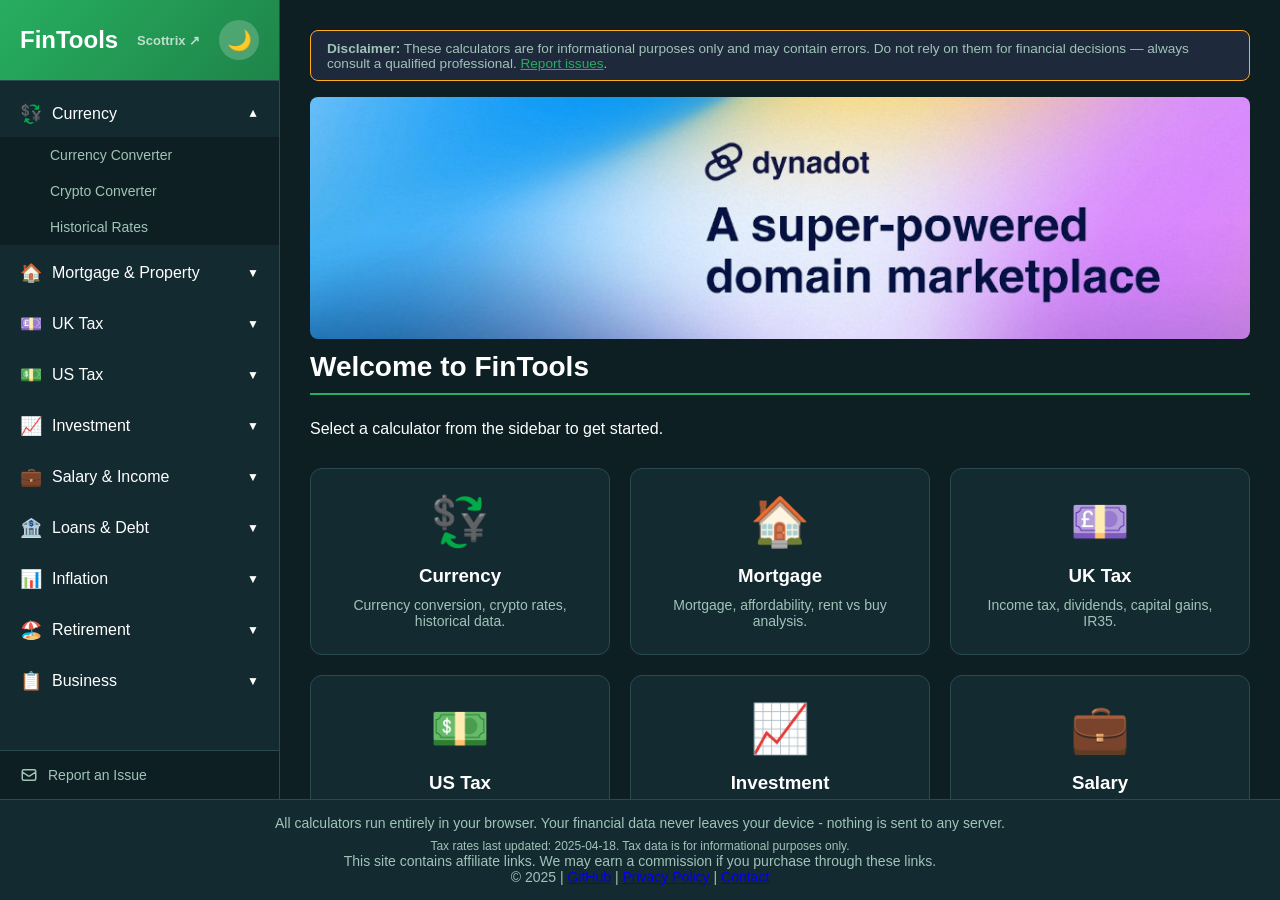
==== commit a7b6a857: "Fix banner rotation showing no ad: JS set hidden=true on the winner but never unhid dynadot (which c" ====
--- a/index.html
+++ b/index.html
@@ -204,7 +204,7 @@
 <div class="disclaimer-banner"><strong>Disclaimer:</strong> These calculators are for informational purposes only and may contain errors. Do not rely on them for financial decisions — always consult a qualified professional. <a href="mailto:fintools@scott.scottrix.co.uk">Report issues</a>.</div>
 <a class="fastmail-topbar" data-banner="fastmail" href="https://join.fastmail.com/0d63b2d52105" target="_blank" rel="noopener"><img src="FM Billboard 970x250.png" alt="Fastmail" loading="lazy"></a>
 <a class="fastmail-topbar" data-banner="dynadot" href="https://www.dynadot.com/?ref=scottrix" target="_blank" rel="nofollow noopener" hidden><img src="dynadot-banner.jpg" alt="Dynadot — register a new domain, web hosting, SSL" loading="lazy" onerror="this.parentElement.style.display='none';document.querySelector('[data-banner=fastmail]').hidden=false"></a>
-<script>(function(){var fm=document.querySelector('[data-banner=fastmail]');var dd=document.querySelector('[data-banner=dynadot]');(Math.random()<0.5?fm:dd).hidden=true})();</script>
+<script>(function(){var fm=document.querySelector('[data-banner=fastmail]');var dd=document.querySelector('[data-banner=dynadot]');if(Math.random()<0.5){fm.hidden=true;dd.hidden=false}})();</script>
 <div id="welcome" class="tool-panel active">
             <h2>Welcome to FinTools</h2>
             <p class="welcome-msg-desktop">Select a calculator from the sidebar to get started.</p>
